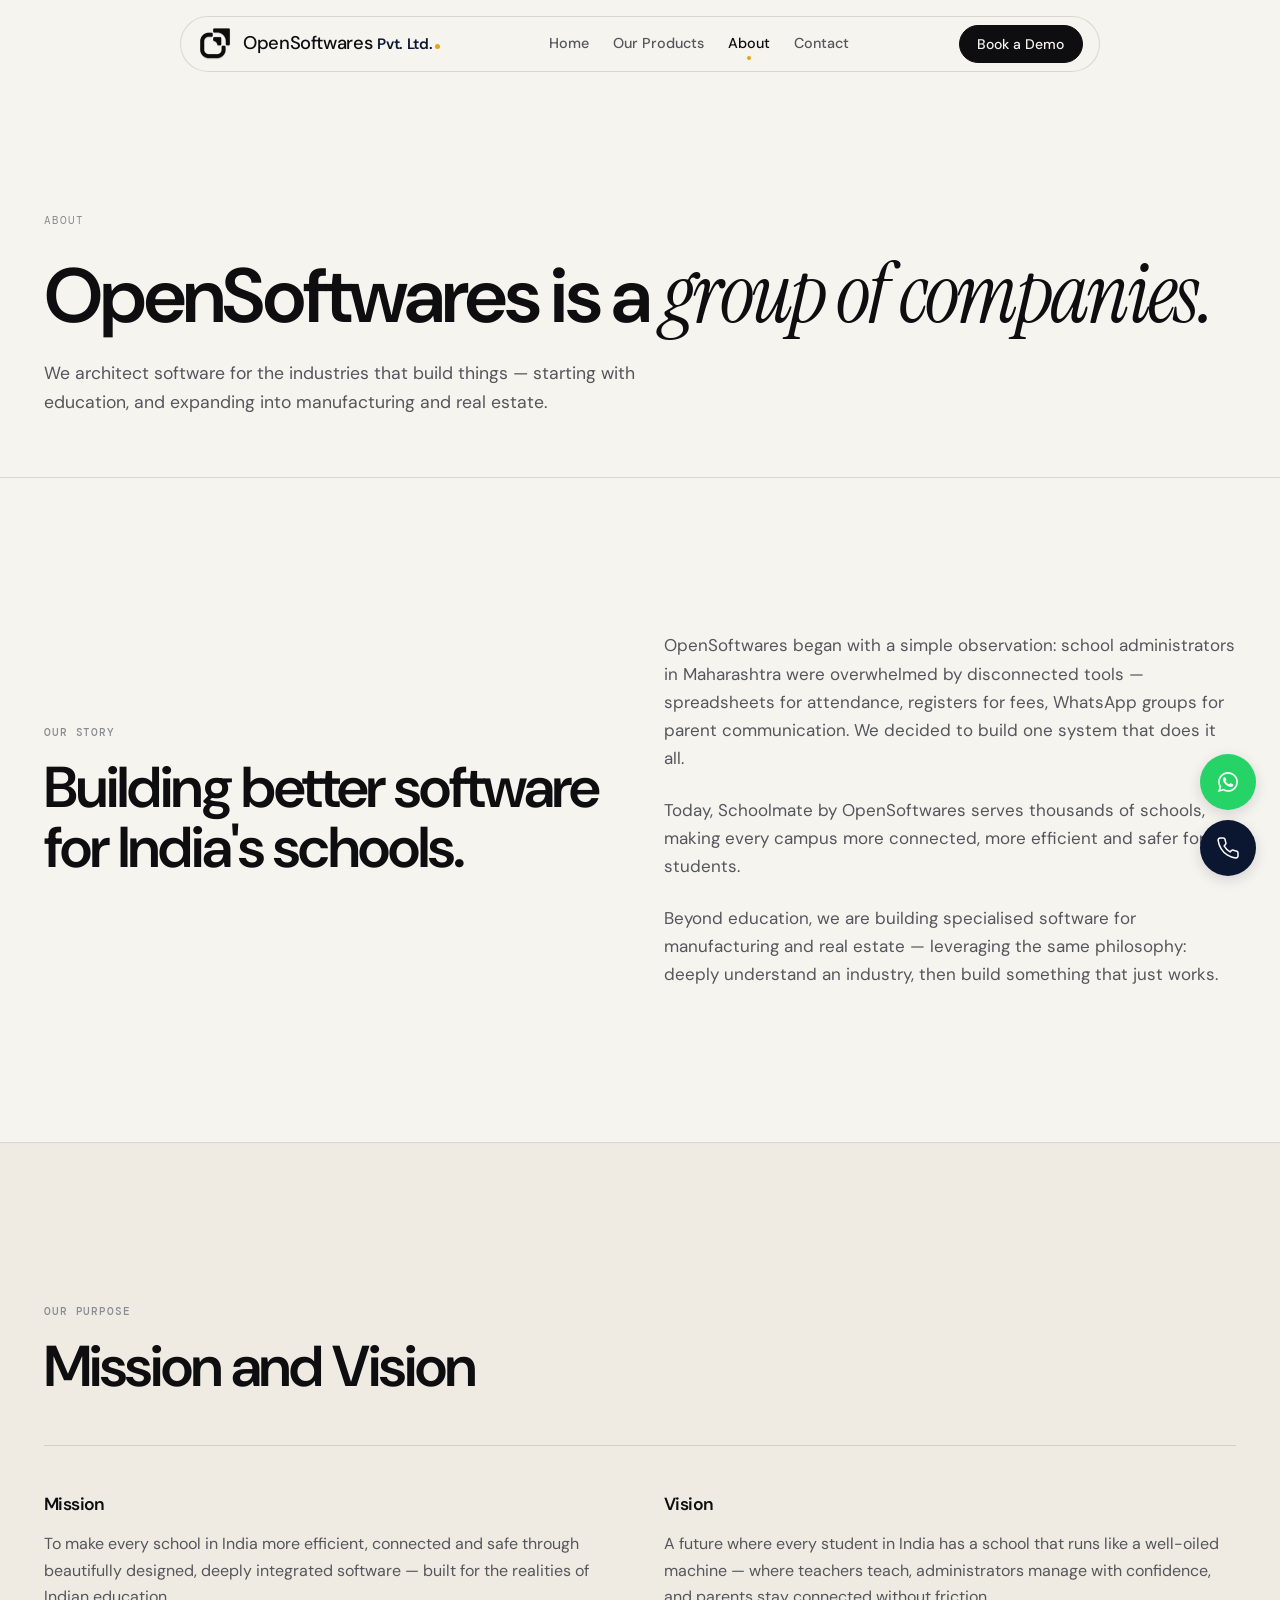
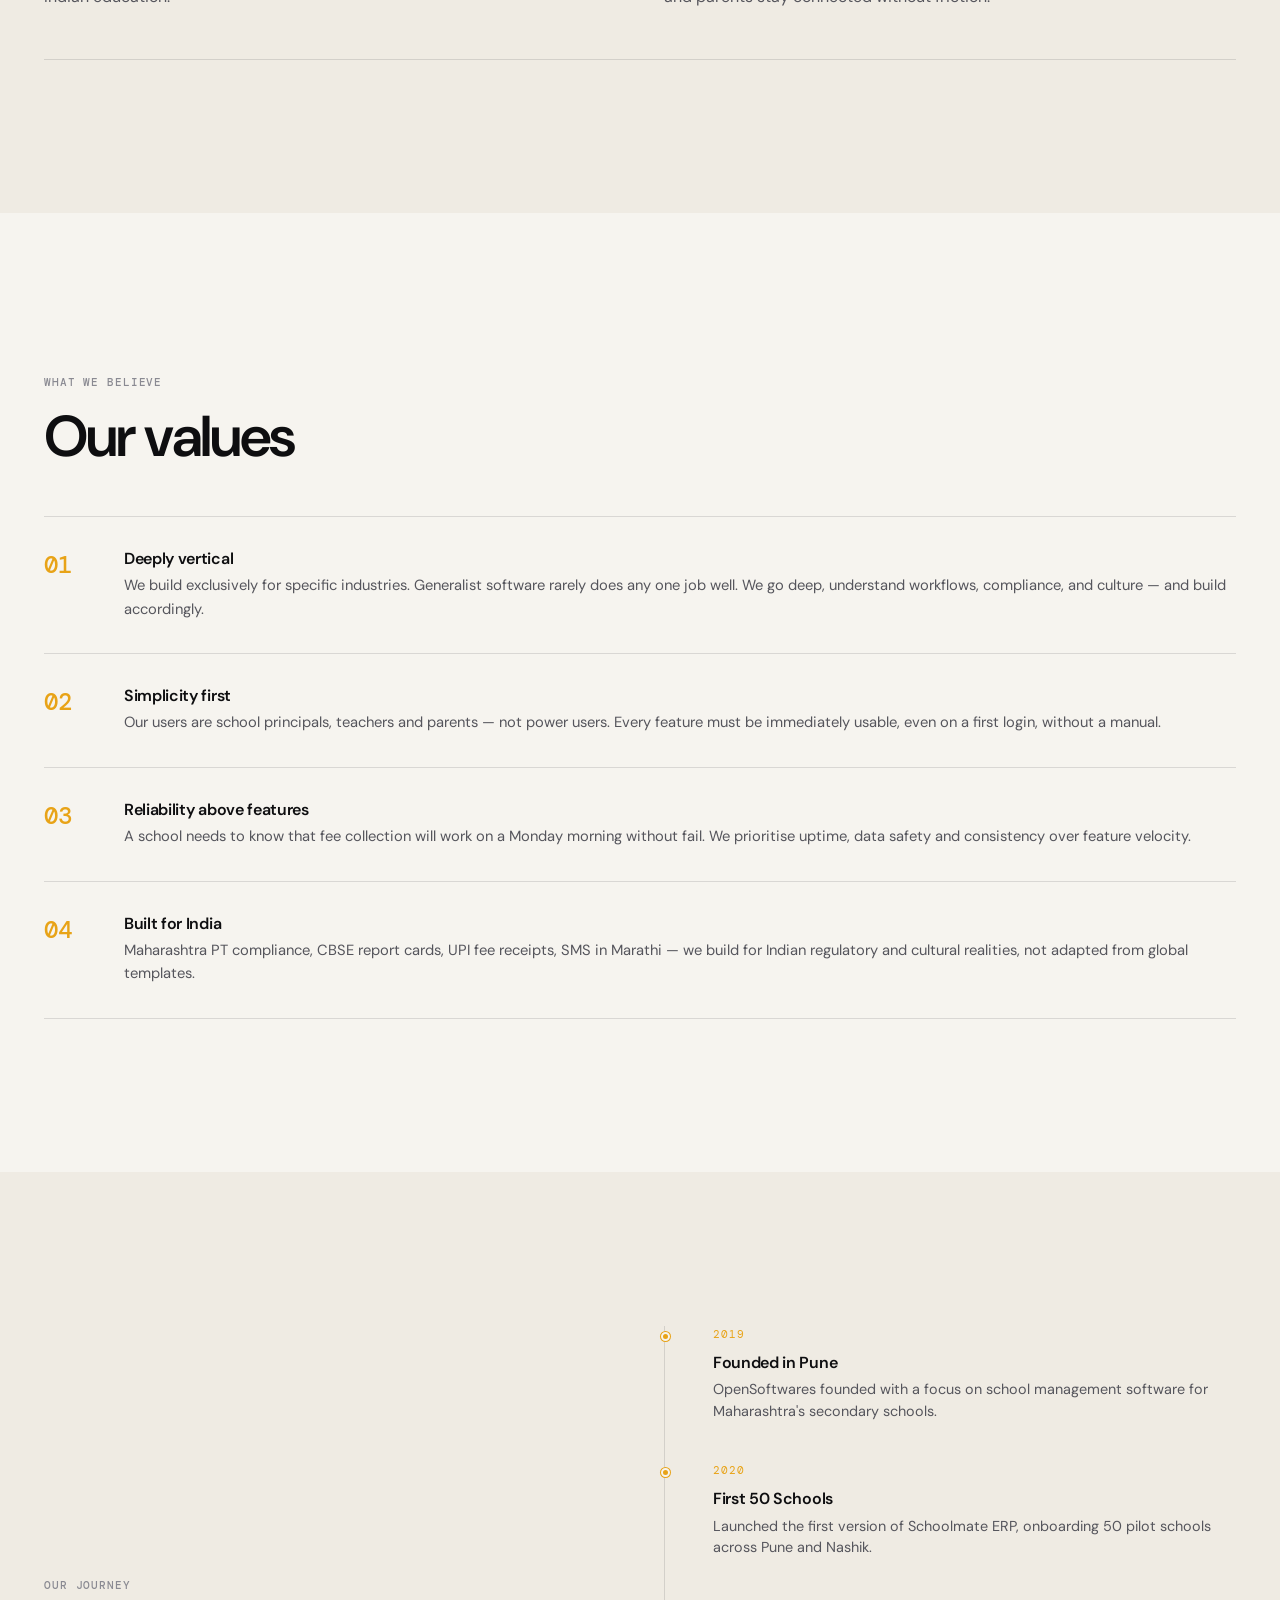
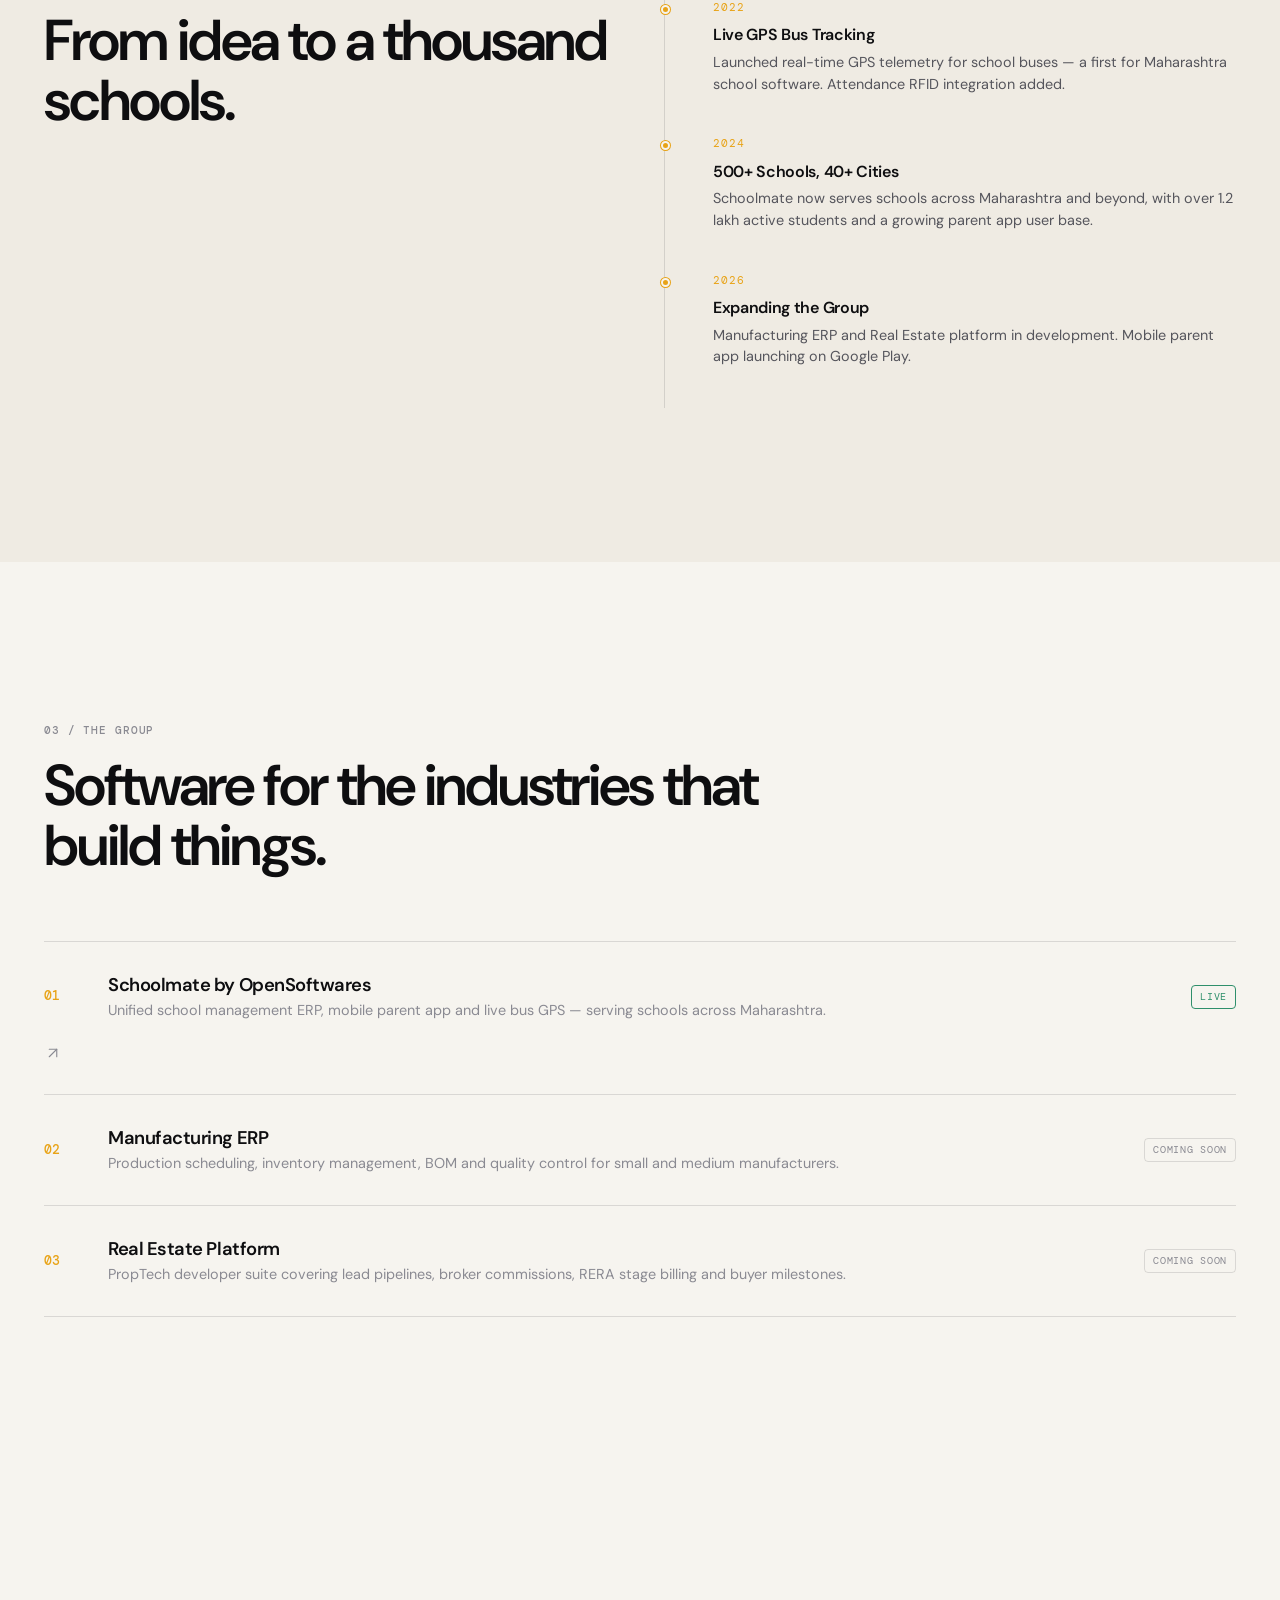
==== about.html @ b1c74e05 "Use real images in products coming-soon, harmonize menu wipe animation, add direct-to-home back navi" ====
<!DOCTYPE html>
<html lang="en">
<head>
  <meta charset="UTF-8">
  <meta name="viewport" content="width=device-width, initial-scale=1.0">
  <title>About Us | OpenSoftwares — Group of Companies</title>
  <meta name="description" content="OpenSoftwares is a group of companies managing software for education (Schoolmate ERP), manufacturing, and real estate across Maharashtra, India.">
  <link rel="canonical" href="https://opensoftwares.in/about.html">

  <!-- Favicon and Brand Icons -->
  <link rel="icon" href="/favicon.ico" sizes="48x48">
  <link rel="icon" type="image/png" sizes="32x32" href="/assets/brand/logo-mark-32.png">
  <link rel="icon" type="image/png" sizes="192x192" href="/assets/brand/logo-mark-192.png">
  <link rel="apple-touch-icon" sizes="180x180" href="/assets/brand/logo-mark-180.png">
  <link rel="manifest" href="/site.webmanifest">
  <meta name="theme-color" content="#F6F4EF">
  <meta name="application-name" content="OpenSoftwares Pvt. Ltd.">
  <meta name="apple-mobile-web-app-title" content="OpenSoftwares Pvt. Ltd.">
  <link rel="preload" href="/assets/brand/logo-transparent.png" as="image">

  <!-- Open Graph & Social -->
  <meta property="og:type" content="website">
  <meta property="og:url" content="https://opensoftwares.in/about.html">
  <meta property="og:site_name" content="OpenSoftwares Pvt. Ltd.">
  <meta property="og:title" content="About Us | OpenSoftwares — Group of Companies">
  <meta property="og:description" content="OpenSoftwares is a group of companies managing software in the education, manufacturing and real estate industries.">
  <meta property="og:image" content="https://opensoftwares.in/assets/brand/og-image.png">
  <meta property="og:image:width" content="1200">
  <meta property="og:image:height" content="630">
  <meta property="og:image:alt" content="About OpenSoftwares — Group of Companies">
  <meta name="twitter:card" content="summary_large_image">
  <meta name="twitter:title" content="About Us | OpenSoftwares — Group of Companies">
  <meta name="twitter:description" content="OpenSoftwares is a group of companies managing software in the education, manufacturing and real estate industries.">
  <meta name="twitter:image" content="https://opensoftwares.in/assets/brand/og-image.png">

  <!-- Fonts -->
  <link rel="preconnect" href="https://fonts.googleapis.com">
  <link rel="preconnect" href="https://fonts.gstatic.com" crossorigin>
  <link href="https://fonts.googleapis.com/css2?family=DM+Sans:ital,wght@0,400;0,500;0,600;0,700;1,400&family=DM+Mono:wght@400;500&family=Instrument+Serif:ital@1&display=swap" rel="stylesheet">

  <style>
    .nav-link { position: relative; overflow: hidden; display: inline-flex; }
    .nav-link .nav-text-back { position: absolute; top: 100%; left: 50%; transform: translateX(-50%); opacity: 0; }
    .brand-logo-img { width: 36px; height: 36px; max-width: 36px; max-height: 36px; object-fit: contain; }
    .icon, .svg-icon { width: 24px; height: 24px; flex-shrink: 0; }
    .floating-btn svg, .floating-btn .icon, .floating-btn .svg-icon { width: 24px !important; height: 24px !important; min-width: 24px; min-height: 24px; }
    .icon-lg { width: 28px; height: 28px; }
    .overlay-close svg { width: 28px; height: 28px; }
  </style>

  <!-- CSS (Cache-busted) -->
  <link rel="stylesheet" href="/css/style.css?v=3.4">
  <link rel="stylesheet" href="/css/pages.css?v=3.0">

  <!-- Temporarily commented out Instagram from sameAs: "https://www.instagram.com/opensoftwares_" -->
  <script type="application/ld+json">
  {
    "@context": "https://schema.org",
    "@type": "AboutPage",
    "mainEntity": {
      "@type": "Organization",
      "name": "OpenSoftwares Pvt. Ltd.",
      "legalName": "OpenSoftwares Pvt. Ltd.",
      "url": "https://opensoftwares.in",
      "logo": "https://opensoftwares.in/assets/brand/logo-mark-512.png",
      "description": "OpenSoftwares is a group of companies managing software in the education, manufacturing and real estate industries.",
      "sameAs": [
        "https://opensoftwares.in",
        "https://wa.me/917204726501"
      ]
    }
  }
  </script>
</head>
<body class="inner-page">

  <!-- SVG Sprite -->
  <svg xmlns="http://www.w3.org/2000/svg" style="display:none;" aria-hidden="true">
    <defs>
      <symbol id="icon-arrow-up-right" viewBox="0 0 24 24" fill="none" stroke="currentColor" stroke-width="1.5" stroke-linecap="round" stroke-linejoin="round"><line x1="7" y1="17" x2="17" y2="7"/><polyline points="7 7 17 7 17 17"/></symbol>
      <symbol id="icon-close" viewBox="0 0 24 24" fill="none" stroke="currentColor" stroke-width="2" stroke-linecap="round" stroke-linejoin="round"><line x1="18" y1="6" x2="6" y2="18"/><line x1="6" y1="6" x2="18" y2="18"/></symbol>
      <symbol id="icon-phone" viewBox="0 0 24 24" fill="none" stroke="currentColor" stroke-width="1.5" stroke-linecap="round" stroke-linejoin="round"><path d="M22 16.92v3a2 2 0 0 1-2.18 2 19.79 19.79 0 0 1-8.63-3.07 19.5 19.5 0 0 1-6-6 19.79 19.79 0 0 1-3.07-8.67A2 2 0 0 1 4.11 2h3a2 2 0 0 1 2 1.72 12.84 12.84 0 0 0 .7 2.81 2 2 0 0 1-.45 2.11L8.09 9.91a16 16 0 0 0 6 6l1.27-1.27a2 2 0 0 1 2.11-.45 12.84 12.84 0 0 0 2.81.7A2 2 0 0 1 22 16.92z"/></symbol>
      <symbol id="icon-chat" viewBox="0 0 24 24" fill="none" stroke="currentColor" stroke-width="1.5" stroke-linecap="round" stroke-linejoin="round"><path d="M21 11.5a8.38 8.38 0 0 1-.9 3.8 8.5 8.5 0 0 1-7.6 4.7 8.38 8.38 0 0 1-3.8-.9L3 21l1.9-5.7a8.38 8.38 0 0 1-.9-3.8 8.5 8.5 0 0 1 4.7-7.6 8.38 8.38 0 0 1 3.8-.9h.5a8.48 8.48 0 0 1 8 8v.5z"/></symbol>
      <symbol id="icon-whatsapp" viewBox="0 0 24 24" fill="currentColor"><path d="M12.04 2c-5.46 0-9.91 4.45-9.91 9.91 0 1.75.46 3.45 1.32 4.95L2.05 22l5.25-1.38c1.45.79 3.08 1.21 4.74 1.21 5.46 0 9.91-4.45 9.91-9.91 0-2.65-1.03-5.14-2.9-7.01A9.816 9.816 0 0012.04 2zm0 18.15c-1.48 0-2.93-.4-4.2-1.15l-.3-.18-3.12.82.83-3.04-.2-.31a8.15 8.15 0 01-1.25-4.38c0-4.54 3.7-8.24 8.24-8.24 2.2 0 4.27.86 5.82 2.42a8.18 8.18 0 012.41 5.82c0 4.54-3.7 8.24-8.23 8.24zm4.51-6.17c-.25-.12-1.47-.72-1.7-.81-.23-.08-.39-.12-.56.12-.17.25-.64.81-.79.97-.14.17-.29.19-.54.06-.25-.12-1.05-.39-2-1.23-.74-.66-1.24-1.47-1.39-1.72-.14-.25-.02-.38.11-.51.11-.11.25-.29.37-.43s.17-.25.25-.41c.08-.17.04-.31-.02-.43s-.56-1.34-.76-1.84c-.2-.48-.41-.42-.56-.43h-.48c-.17 0-.44.06-.67.31-.23.25-.89.87-.89 2.12s.91 2.46 1.04 2.63c.12.17 1.79 2.73 4.33 3.83.61.26 1.08.42 1.45.54.61.19 1.16.17 1.6.1.49-.08 1.47-.6 1.68-1.18.21-.59.21-1.09.15-1.19-.06-.11-.22-.17-.47-.3z"/></symbol>
      <symbol id="icon-check" viewBox="0 0 24 24" fill="none" stroke="currentColor" stroke-width="2.5" stroke-linecap="round" stroke-linejoin="round"><polyline points="20 6 9 17 4 12"/></symbol>
      <symbol id="icon-shield" viewBox="0 0 24 24" fill="none" stroke="currentColor" stroke-width="1.5" stroke-linecap="round" stroke-linejoin="round"><path d="M12 22s8-4 8-10V5l-8-3-8 3v7c0 6 8 10 8 10z"/></symbol>
      <symbol id="icon-users" viewBox="0 0 24 24" fill="none" stroke="currentColor" stroke-width="1.5" stroke-linecap="round" stroke-linejoin="round"><path d="M17 21v-2a4 4 0 0 0-4-4H5a4 4 0 0 0-4 4v2"/><circle cx="9" cy="7" r="4"/><path d="M23 21v-2a4 4 0 0 0-3-3.87"/><path d="M16 3.13a4 4 0 0 1 0 7.75"/></symbol>
      <symbol id="icon-bolt" viewBox="0 0 24 24" fill="none" stroke="currentColor" stroke-width="1.5" stroke-linecap="round" stroke-linejoin="round"><polygon points="13 2 3 14 12 14 11 22 21 10 12 10 13 2"/></symbol>
      <symbol id="icon-layers" viewBox="0 0 24 24" fill="none" stroke="currentColor" stroke-width="1.5" stroke-linecap="round" stroke-linejoin="round"><polygon points="12 2 2 7 12 12 22 7 12 2"/><polyline points="2 17 12 22 22 17"/><polyline points="2 12 12 17 22 12"/></symbol>
          <symbol id="icon-instagram" viewBox="0 0 24 24" fill="none" stroke="currentColor" stroke-width="2" stroke-linecap="round" stroke-linejoin="round">
        <rect x="2" y="2" width="20" height="20" rx="5" ry="5"/>
        <path d="M16 11.37A4 4 0 1 1 12.63 8 4 4 0 0 1 16 11.37z"/>
        <circle cx="17.5" cy="6.5" r="1.2" fill="currentColor" stroke="none"/>
      </symbol>
    </defs>
  </svg>

  <!-- Header -->
  <header class="site-header" id="siteHeader" role="banner">
    <div class="header-inner">
      <a href="index.html" class="brand-link" aria-label="OpenSoftwares Pvt. Ltd. Homepage">
        <img src="/assets/brand/logo-transparent.png" 
             srcset="/assets/brand/logo-transparent-36.png 1x, /assets/brand/logo-transparent-72.png 2x" 
             width="36" height="36" 
             alt="OpenSoftwares Pvt. Ltd. logo" 
             class="brand-logo-img">
        <span class="brand-wordmark">
          <span class="brand-cap">O</span>pen<span class="brand-cap">S</span>oftwares <span class="brand-legal">Pvt. Ltd.</span><span class="brand-dot" aria-hidden="true"></span>
        </span>
      </a>
      <nav class="nav-desktop" aria-label="Main Navigation">
        <ul class="nav-links">
          <li><a href="index.html" class="nav-link"><span class="nav-text-front">Home</span><span class="nav-text-back" aria-hidden="true">Home</span></a></li>
          <li><a href="products.html" class="nav-link"><span class="nav-text-front">Our Products</span><span class="nav-text-back" aria-hidden="true">Our Products</span></a></li>
          <li><a href="about.html" class="nav-link active" aria-current="page"><span class="nav-text-front">About</span><span class="nav-text-back" aria-hidden="true">About</span></a></li>
          <li><a href="contact.html" class="nav-link"><span class="nav-text-front">Contact</span><span class="nav-text-back" aria-hidden="true">Contact</span></a></li>
        </ul>
      </nav>
      <div class="header-cta">
        <a href="contact.html" class="btn btn-primary btn-sm">Book a Demo</a>
        <button class="nav-toggle" id="navToggle" type="button" aria-expanded="false" aria-controls="mobileOverlay" aria-label="Open navigation menu">
          <span class="nav-bar"></span>
          <span class="nav-bar"></span>
        </button>
      </div>
    </div>
  </header>

  <!-- Mobile Overlay -->
  <nav class="mobile-overlay" id="mobileOverlay" aria-label="Mobile Navigation" aria-hidden="true">
    <div class="mobile-overlay-header">
      <a href="index.html" class="brand-link brand-link-light" aria-label="OpenSoftwares Pvt. Ltd. Homepage">
        <img src="/assets/brand/logo-transparent.png" 
             srcset="/assets/brand/logo-transparent-32.png 1x, /assets/brand/logo-transparent-72.png 2x" 
             width="32" height="32" 
             alt="OpenSoftwares Pvt. Ltd. logo" 
             class="brand-logo-img brand-logo-darkmode">
        <span class="brand-wordmark"><span class="brand-cap">O</span>pen<span class="brand-cap">S</span>oftwares <span class="brand-legal">Pvt. Ltd.</span><span class="brand-dot"></span></span>
      </a>
      <button class="overlay-close" id="overlayClose" type="button" aria-label="Close navigation menu">
        <svg class="icon"><use href="#icon-close"></use></svg>
      </button>
    </div>
    <ul class="mobile-nav-list">
      <li class="mobile-nav-item"><span class="mobile-nav-index">01</span><a href="index.html" class="mobile-nav-link">Home</a></li>
      <li class="mobile-nav-item"><span class="mobile-nav-index">02</span><a href="products.html" class="mobile-nav-link">Our Products</a></li>
      <li class="mobile-nav-item"><span class="mobile-nav-index">03</span><a href="about.html" class="mobile-nav-link active">About</a></li>
      <li class="mobile-nav-item"><span class="mobile-nav-index">04</span><a href="contact.html" class="mobile-nav-link">Contact</a></li>
    </ul>
    <div class="mobile-overlay-footer">
      <p class="mobile-footer-notice">Schoolmate app — coming soon on Google Play</p>
      <div class="mobile-footer-contacts">
        <a href="tel:+917204726501" class="mobile-footer-link"><svg class="icon icon-sm"><use href="#icon-phone"></use></svg> +91 72047 26501</a>
        <a href="https://wa.me/917204726501?text=Hi%2C%20I%20want%20to%20know%20more%20about%20school%20software" class="mobile-footer-link"><svg class="icon icon-sm icon-filled"><use href="#icon-whatsapp"></use></svg> WhatsApp</a>
        <!-- Temporarily commented out Instagram:
        <a href="https://www.instagram.com/opensoftwares_" target="_blank" rel="noopener noreferrer" class="mobile-footer-link"><svg class="icon icon-sm"><use href="#icon-instagram"></use></svg> @opensoftwares_</a>
        -->

      </div>
    </div>
  </nav>

  <main id="mainContent">

    <!-- Page Hero -->
    <section class="page-hero" aria-labelledby="aboutPageTitle">
      <div class="container">
        <span class="page-hero-eyebrow">About</span>
        <h1 class="page-hero-title" id="aboutPageTitle">
          OpenSoftwares is a <em class="serif">group of companies.</em>
        </h1>
        <p class="page-hero-desc">
          We architect software for the industries that build things — starting with education, and expanding into manufacturing and real estate.
        </p>
      </div>
    </section>

    <!-- About Body -->
    <section class="section" aria-labelledby="aboutStoryTitle">
      <div class="container">
        <div class="split-two">
          <div class="reveal">
            <span class="section-label">Our story</span>
            <h2 id="aboutStoryTitle" style="margin-bottom:var(--s3);">Building better software for India's schools.</h2>
          </div>
          <div class="reveal reveal-delay-2">
            <p style="margin-bottom:var(--s3);">
              OpenSoftwares began with a simple observation: school administrators in Maharashtra were overwhelmed by disconnected tools — spreadsheets for attendance, registers for fees, WhatsApp groups for parent communication. We decided to build one system that does it all.
            </p>
            <p style="margin-bottom:var(--s3);">
              Today, Schoolmate by OpenSoftwares serves thousands of schools, making every campus more connected, more efficient and safer for students.
            </p>
            <p>
              Beyond education, we are building specialised software for manufacturing and real estate — leveraging the same philosophy: deeply understand an industry, then build something that just works.
            </p>
          </div>
        </div>
      </div>
    </section>

    <hr class="hairline">

    <!-- Mission / Vision -->
    <section class="section section-alt" aria-labelledby="missionTitle">
      <div class="container">
        <span class="section-label">Our purpose</span>
        <h2 id="missionTitle" class="reveal" style="margin-bottom:var(--s6);">Mission and Vision</h2>
        <div class="mission-grid">
          <div class="mission-item reveal">
            <h3>Mission</h3>
            <p>
              To make every school in India more efficient, connected and safe through beautifully designed, deeply integrated software — built for the realities of Indian education.
            </p>
          </div>
          <div class="mission-item reveal reveal-delay-2">
            <h3>Vision</h3>
            <p>
              A future where every student in India has a school that runs like a well-oiled machine — where teachers teach, administrators manage with confidence, and parents stay connected without friction.
            </p>
          </div>
        </div>
      </div>
    </section>

    <!-- Values -->
    <section class="section" aria-labelledby="valuesTitle">
      <div class="container">
        <span class="section-label">What we believe</span>
        <h2 id="valuesTitle" class="reveal" style="margin-bottom:var(--s6);">Our values</h2>
        <ul class="values-list reveal reveal-delay-1" role="list">
          <li class="values-item">
            <div class="values-num">01</div>
            <div class="values-content">
              <h3>Deeply vertical</h3>
              <p>We build exclusively for specific industries. Generalist software rarely does any one job well. We go deep, understand workflows, compliance, and culture — and build accordingly.</p>
            </div>
          </li>
          <li class="values-item">
            <div class="values-num">02</div>
            <div class="values-content">
              <h3>Simplicity first</h3>
              <p>Our users are school principals, teachers and parents — not power users. Every feature must be immediately usable, even on a first login, without a manual.</p>
            </div>
          </li>
          <li class="values-item">
            <div class="values-num">03</div>
            <div class="values-content">
              <h3>Reliability above features</h3>
              <p>A school needs to know that fee collection will work on a Monday morning without fail. We prioritise uptime, data safety and consistency over feature velocity.</p>
            </div>
          </li>
          <li class="values-item">
            <div class="values-num">04</div>
            <div class="values-content">
              <h3>Built for India</h3>
              <p>Maharashtra PT compliance, CBSE report cards, UPI fee receipts, SMS in Marathi — we build for Indian regulatory and cultural realities, not adapted from global templates.</p>
            </div>
          </li>
        </ul>
      </div>
    </section>

    <!-- Milestone Timeline -->
    <section class="section section-alt" aria-labelledby="timelineTitle">
      <div class="container">
        <div class="split-two">
          <div class="reveal">
            <span class="section-label">Our journey</span>
            <h2 id="timelineTitle" style="margin-bottom:var(--s4);">From idea to a thousand schools.</h2>
          </div>
          <div class="reveal reveal-delay-2">
            <div class="timeline" role="list">
              <div class="timeline-item" role="listitem">
                <div class="timeline-year">2019</div>
                <div class="timeline-title">Founded in Pune</div>
                <div class="timeline-desc">OpenSoftwares founded with a focus on school management software for Maharashtra's secondary schools.</div>
              </div>
              <div class="timeline-item" role="listitem">
                <div class="timeline-year">2020</div>
                <div class="timeline-title">First 50 Schools</div>
                <div class="timeline-desc">Launched the first version of Schoolmate ERP, onboarding 50 pilot schools across Pune and Nashik.</div>
              </div>
              <div class="timeline-item" role="listitem">
                <div class="timeline-year">2022</div>
                <div class="timeline-title">Live GPS Bus Tracking</div>
                <div class="timeline-desc">Launched real-time GPS telemetry for school buses — a first for Maharashtra school software. Attendance RFID integration added.</div>
              </div>
              <div class="timeline-item" role="listitem">
                <div class="timeline-year">2024</div>
                <div class="timeline-title">500+ Schools, 40+ Cities</div>
                <div class="timeline-desc">Schoolmate now serves schools across Maharashtra and beyond, with over 1.2 lakh active students and a growing parent app user base.</div>
              </div>
              <div class="timeline-item" role="listitem">
                <div class="timeline-year">2026</div>
                <div class="timeline-title">Expanding the Group</div>
                <div class="timeline-desc">Manufacturing ERP and Real Estate platform in development. Mobile parent app launching on Google Play.</div>
              </div>
            </div>
          </div>
        </div>
      </div>
    </section>

    <!-- Group of Companies -->
    <section class="section" id="group" aria-labelledby="groupTitle">
      <div class="container">
        <span class="section-label">03 / The Group</span>
        <h2 id="groupTitle" class="reveal" style="max-width:18ch;margin-bottom:var(--s7);">
          Software for the industries that build things.
        </h2>
        <div class="reveal reveal-delay-1" role="list">
          <a href="schoolmate.html" class="group-row" role="listitem" aria-label="Schoolmate — Education, live">
            <div class="group-row-num">01</div>
            <div class="group-row-info">
              <h3>Schoolmate by OpenSoftwares</h3>
              <p>Unified school management ERP, mobile parent app and live bus GPS — serving schools across Maharashtra.</p>
            </div>
            <div class="group-row-status live">Live</div>
            <svg class="group-row-arrow icon icon-sm"><use href="#icon-arrow-up-right"></use></svg>
          </a>
          <div class="group-row" role="listitem" aria-label="Manufacturing ERP — coming soon">
            <div class="group-row-num">02</div>
            <div class="group-row-info">
              <h3>Manufacturing ERP</h3>
              <p>Production scheduling, inventory management, BOM and quality control for small and medium manufacturers.</p>
            </div>
            <div class="group-row-status">Coming Soon</div>
          </div>
          <div class="group-row" role="listitem" aria-label="Real Estate Platform — coming soon">
            <div class="group-row-num">03</div>
            <div class="group-row-info">
              <h3>Real Estate Platform</h3>
              <p>PropTech developer suite covering lead pipelines, broker commissions, RERA stage billing and buyer milestones.</p>
            </div>
            <div class="group-row-status">Coming Soon</div>
          </div>
        </div>
      </div>
    </section>

    <!-- CTA band -->
    <section class="cta-band" aria-labelledby="aboutCtaTitle">
      <div class="cta-logo-wrap">
        <img src="/assets/brand/logo-transparent.png" 
             srcset="/assets/brand/logo-transparent-48.png 1x, /assets/brand/logo-transparent-72.png 2x" 
             width="48" height="48" 
             alt="OpenSoftwares Pvt. Ltd. logo" 
             class="brand-logo-img brand-logo-darkmode">
      </div>
      <h2 id="aboutCtaTitle">Ready to see Schoolmate?</h2>
      <p>Book a free, 30-minute live demo for your school. No obligation, no sales pressure.</p>
      <div class="cta-actions">
        <a href="contact.html" class="btn-cta-primary">
          Book a free demo
          <svg class="icon icon-sm"><use href="#icon-arrow-up-right"></use></svg>
        </a>
        <a href="https://wa.me/917204726501?text=Hi%2C%20I%20want%20to%20know%20more%20about%20school%20software" class="btn-cta-wa">
          <svg class="icon icon-sm icon-filled" style="color:#25D366;"><use href="#icon-whatsapp"></use></svg>
          Chat on WhatsApp
        </a>
      </div>
    </section>

  </main>

  <!-- Footer -->
  <footer class="site-footer" role="contentinfo">
    <div class="container">
      <div class="footer-grid">
        <div class="footer-brand">
          <a href="index.html" class="brand-link brand-link-light" aria-label="OpenSoftwares Pvt. Ltd. Homepage">
            <img src="/assets/brand/logo-transparent.png" 
                 srcset="/assets/brand/logo-transparent-36.png 1x, /assets/brand/logo-transparent-72.png 2x" 
                 width="36" height="36" 
                 alt="OpenSoftwares Pvt. Ltd. logo" 
                 class="brand-logo-img brand-logo-darkmode">
            <span class="brand-wordmark"><span class="brand-cap">O</span>pen<span class="brand-cap">S</span>oftwares <span class="brand-legal">Pvt. Ltd.</span><span class="brand-dot"></span></span>
          </a>
          <p>OpenSoftwares is a group of companies managing software in education, manufacturing and real estate. Our flagship product is Schoolmate by OpenSoftwares.</p>
          <ul class="footer-contact-list">
            <li><a href="tel:+917204726501"><svg class="icon icon-sm"><use href="#icon-phone"></use></svg> +91 72047 26501</a></li>
            <li><a href="mailto:contact@opensoftwares.in"><svg class="icon icon-sm"><use href="#icon-chat"></use></svg> contact@opensoftwares.in</a></li>
            <li><a href="https://wa.me/917204726501?text=Hi%2C%20I%20want%20to%20know%20more%20about%20school%20software"><svg class="icon icon-sm icon-filled"><use href="#icon-whatsapp"></use></svg> WhatsApp</a></li>
            <!-- Temporarily commented out Instagram:
            <li><a href="https://www.instagram.com/opensoftwares_" target="_blank" rel="noopener noreferrer"><svg class="icon icon-sm"><use href="#icon-instagram"></use></svg> @opensoftwares_</a></li>
            -->

          </ul>
        </div>
        <div>
          <p class="footer-col-title">Products</p>
          <ul class="footer-nav-list">
            <li><a href="products.html">Our Products</a></li>
            <li><a href="products.html#education">Education (Schoolmate)</a></li>
            <li><a href="products.html#real-estate">Real Estate</a></li>
            <li><a href="products.html#manufacturing">Manufacturing</a></li>
            <li><a href="schoolmate.html">Schoolmate Details</a></li>
          </ul>
        </div>
        <div>
          <p class="footer-col-title">Company</p>
          <ul class="footer-nav-list"><li><a href="about.html">About Us</a></li><li><a href="contact.html">Contact</a></li></ul>
        </div>
        <div>
          <p class="footer-col-title">Contact</p>
          <ul class="footer-nav-list"><li><a href="tel:+917204726501">+91 72047 26501</a></li><li><a href="mailto:contact@opensoftwares.in">contact@opensoftwares.in</a></li></ul>
        </div>
      </div>
      <div class="footer-bottom">
        <p class="footer-copyright">&copy; OpenSoftwares Pvt. Ltd.</p>
        <ul class="footer-legal-links"><li><a href="contact.html">Privacy</a></li><li><a href="sitemap.xml">Sitemap</a></li></ul>
      </div>
    </div>
  </footer>

  <!-- Floating Buttons -->
    <div class="floating-actions" aria-label="Contact shortcuts">
    <!-- Temporarily commented out Instagram:
    <a href="https://www.instagram.com/opensoftwares_" target="_blank" rel="noopener noreferrer" class="floating-btn floating-btn-instagram" aria-label="Follow OpenSoftwares on Instagram (@opensoftwares_)">
      <span class="floating-tooltip">Instagram @opensoftwares_</span>
      <svg class="icon" style="color: #FFFFFF;" width="24" height="24"><use href="#icon-instagram"></use></svg>
    </a>
    -->
    <a href="https://wa.me/917204726501?text=Hi%2C%20I%20want%20to%20know%20more%20about%20school%20software" class="floating-btn floating-btn-whatsapp" aria-label="Chat on WhatsApp" target="_blank" rel="noopener noreferrer">
      <svg class="icon icon-filled" width="28" height="28"><use href="#icon-whatsapp"></use></svg>
      <span class="floating-tooltip">WhatsApp</span>
    </a>
    <a href="tel:+917204726501" class="floating-btn floating-btn-call" aria-label="Call +91 72047 26501">
      <svg class="icon" width="24" height="24"><use href="#icon-phone"></use></svg>
      <span class="floating-tooltip">Call Us</span>
    </a>
  </div>

  <script src="/js/main.js?v=3.8" defer></script>
</body>
</html>
---- css/style.css ----
/* ==========================================================================
   OpenSoftwares — Master Stylesheet
   Design System: "Paper, Ink and Saffron"
   Brand: OpenSoftwares (opensoftwares.in)
   Flagship: Schoolmate by OpenSoftwares
   Inspired by: apple.com, openai.com, perplexity.ai
   ========================================================================== */

/* --------------------------------------------------------------------------
   1. Design Tokens (CSS Custom Properties)
   -------------------------------------------------------------------------- */
:root {
  /* Core Palette */
  --paper:       #F6F4EF;
  --paper-2:     #EFEBE3;
  --ink:         #0E0E10;
  --ink-soft:    #55555C;
  --ink-mute:    #8A8A92;
  --midnight:    #0B1630;
  --midnight-2:  #14234A;
  --saffron:     #E8A317;
  --saffron-dim: rgba(232, 163, 23, 0.18);
  --line:        rgba(14, 14, 16, 0.12);
  --line-light:  rgba(255, 255, 255, 0.10);

  /* Functional */
  --color-whatsapp: #25D366;
  --success: #2F8F6B;
  --danger:  #C4503F;

  /* Typography: General Sans headlines, Instrument Serif italic accent words, Geist body, Geist Mono labels */
  --font-sans:  'General Sans', 'Geist', 'DM Sans', -apple-system, BlinkMacSystemFont, 'Segoe UI', Helvetica, Arial, sans-serif;
  --font-serif: 'Instrument Serif', Georgia, 'Times New Roman', serif;
  --font-mono:  'Geist Mono', 'DM Mono', 'SFMono-Regular', Consolas, 'Liberation Mono', Courier, monospace;

  /* Scale */
  --container-max: 1240px;
  --header-h: 68px;

  /* Spacing 8px grid */
  --s1: 8px;  --s2: 16px; --s3: 24px; --s4: 32px;
  --s5: 40px; --s6: 48px; --s7: 64px; --s8: 80px;

  /* Radius */
  --r-card:   14px;
  --r-btn:    999px;
  --r-device: 28px;
  --r-inner:  10px;

  /* Lightweight single shadow instead of heavy layered filters */
  --shadow-card: 0 2px 10px rgba(14, 14, 16, 0.05);
  --shadow-float: 0 4px 14px rgba(11, 22, 48, 0.14);

  /* Easing */
  --ease-out: cubic-bezier(0.22, 1, 0.36, 1);
  --ease-in-out: cubic-bezier(0.76, 0, 0.24, 1);
  --dur-fast: 0.2s;
  --dur-med:  0.4s;
  --dur-slow: 0.6s;
}

/* --------------------------------------------------------------------------
   2. Reset & Base
   -------------------------------------------------------------------------- */
*, *::before, *::after {
  box-sizing: border-box;
  margin: 0;
  padding: 0;
  -webkit-tap-highlight-color: transparent !important;
}

*:focus:not(:focus-visible) {
  outline: none !important;
  box-shadow: none !important;
}

button, a, input, select, textarea {
  -webkit-tap-highlight-color: transparent !important;
}

button:focus, a:focus {
  outline: none !important;
}

button:focus-visible, a:focus-visible {
  outline: 2px solid var(--saffron) !important;
  outline-offset: 2px;
}

html {
  font-size: 16px;
  scroll-behavior: smooth;
  overflow-x: hidden;
  -webkit-font-smoothing: antialiased;
  -moz-osx-font-smoothing: grayscale;
  text-rendering: optimizeLegibility;
}

body {
  font-family: var(--font-sans);
  font-size: 17px;
  line-height: 1.6;
  color: var(--ink);
  background-color: var(--paper);
  min-height: 100vh;
  display: flex;
  flex-direction: column;
  overflow-x: hidden;
  /* Safe area for floating buttons */
  padding-bottom: calc(80px + env(safe-area-inset-bottom, 0px));
}

main { flex: 1 0 auto; }

img, svg, picture, video {
  max-width: 100%;
  display: block;
}

input, button, textarea, select {
  font: inherit;
  color: inherit;
}

button {
  background: none;
  border: none;
  cursor: pointer;
}

a {
  color: inherit;
  text-decoration: none;
}

ul, ol { list-style: none; }

/* --------------------------------------------------------------------------
   4. SVG Icon System (1.5px stroke, round caps, ink colour)
   -------------------------------------------------------------------------- */
.icon, .svg-icon {
  display: inline-block;
  width: 24px;
  height: 24px;
  max-width: 100%;
  flex-shrink: 0;
  vertical-align: middle;
  stroke: currentColor;
  stroke-width: 1.5;
  stroke-linecap: round;
  stroke-linejoin: round;
  fill: none;
}
.icon-sm, .svg-icon-sm { width: 18px; height: 18px; max-width: 18px; }
.icon-md, .svg-icon-md { width: 24px; height: 24px; max-width: 24px; }
.icon-lg, .svg-icon-lg { width: 28px; height: 28px; max-width: 28px; }
.icon-filled, .svg-icon-filled { fill: currentColor; stroke: none; }

/* Ensure floating action buttons never overflow their icons */
.floating-btn svg,
.floating-btn .icon,
.floating-btn .svg-icon {
  width: 24px !important;
  height: 24px !important;
  max-width: 24px !important;
  max-height: 24px !important;
  display: block;
  flex-shrink: 0;
}

/* --------------------------------------------------------------------------
   5. Accessibility
   -------------------------------------------------------------------------- */
.sr-only {
  position: absolute;
  width: 1px;
  height: 1px;
  padding: 0;
  margin: -1px;
  overflow: hidden;
  clip: rect(0, 0, 0, 0);
  white-space: nowrap;
  border: 0;
}

:focus-visible {
  outline: 2px solid var(--saffron);
  outline-offset: 3px;
  border-radius: 4px;
}

@media (prefers-reduced-motion: reduce) {
  *, *::before, *::after {
    animation-duration: 0.01ms !important;
    animation-iteration-count: 1 !important;
    transition-duration: 0.01ms !important;
  }
}

/* --------------------------------------------------------------------------
   6. Typography
   -------------------------------------------------------------------------- */
h1, h2, h3, h4, h5, h6 {
  font-family: var(--font-sans);
  font-weight: 600;
  letter-spacing: -0.035em;
  line-height: 1.02;
  color: var(--ink);
}

h1 { font-size: clamp(2.6rem, 7.5vw, 6.5rem); line-height: 0.98; font-weight: 600; }
h2 { font-size: clamp(2rem, 4.5vw, 3.75rem); line-height: 1.05; }
h3 { font-size: clamp(1.25rem, 2vw, 1.6rem); line-height: 1.2; }
h4 { font-size: 1.1rem; letter-spacing: -0.02em; }

p { color: var(--ink-soft); line-height: 1.65; }

.text-lead {
  font-size: clamp(1.05rem, 1.8vw, 1.2rem);
  color: var(--ink-soft);
  line-height: 1.65;
  max-width: 62ch;
}

/* Instrument Serif italic for accented words */
em.serif {
  font-family: var(--font-serif);
  font-style: italic;
  font-weight: 400;
  font-size: 1.08em;
  color: var(--ink);
}

/* Mono label style */
.mono-label {
  font-family: var(--font-mono);
  font-size: 11px;
  font-weight: 500;
  letter-spacing: 0.08em;
  text-transform: uppercase;
  color: var(--ink-mute);
}

.section-label {
  display: inline-block;
  font-family: var(--font-mono);
  font-size: 11px;
  font-weight: 500;
  letter-spacing: 0.08em;
  text-transform: uppercase;
  color: var(--ink-mute);
  margin-bottom: var(--s2);
}

/* --------------------------------------------------------------------------
   7. Layout
   -------------------------------------------------------------------------- */
.container {
  width: 100%;
  max-width: var(--container-max);
  margin-left: auto;
  margin-right: auto;
  padding-left: var(--s3);
  padding-right: var(--s3);
}

.section {
  padding-top: clamp(80px, 12vw, 160px);
  padding-bottom: clamp(80px, 12vw, 160px);
  position: relative;
}

.section-alt { background-color: var(--paper-2); }
.section-dark { background-color: var(--midnight); color: #fff; }
.section-dark p { color: rgba(255,255,255,0.6); }
.section-dark h2, .section-dark h3 { color: #fff; }

/* Hairline dividers */
.hairline {
  border: none;
  border-top: 1px solid var(--line);
  margin: 0;
}
.hairline-dark { border-top-color: var(--line-light); }

/* --------------------------------------------------------------------------
   8. Buttons
   -------------------------------------------------------------------------- */
.btn {
  display: inline-flex;
  align-items: center;
  justify-content: center;
  gap: 8px;
  font-family: var(--font-sans);
  font-size: 0.95rem;
  font-weight: 500;
  line-height: 1;
  height: 52px;
  padding: 0 1.75rem;
  border-radius: var(--r-btn);
  border: 1px solid transparent;
  cursor: pointer;
  white-space: nowrap;
  transition: all var(--dur-fast) var(--ease-out);
  position: relative;
  overflow: hidden;
}

.btn-primary {
  background-color: var(--ink);
  color: var(--paper);
  border-color: var(--ink);
}

.btn-primary:hover {
  background-color: #1c1c20;
  color: var(--paper);
  transform: translateY(-1px);
  box-shadow: 0 8px 24px rgba(14,14,16,0.22);
}

/* Arrow icon slides on hover */
.btn-primary .btn-arrow {
  transition: transform var(--dur-fast) var(--ease-out);
}

.btn-primary:hover .btn-arrow {
  transform: translateX(4px);
}

.btn-ghost {
  background: transparent;
  color: var(--ink);
  border-color: var(--line);
  height: 52px;
}

.btn-ghost:hover {
  background-color: var(--paper-2);
  border-color: rgba(14,14,16,0.22);
  transform: translateY(-1px);
}

/* Text link style with saffron underline on hover */
.link-text {
  display: inline-flex;
  align-items: center;
  gap: 6px;
  font-weight: 500;
  color: var(--ink);
  position: relative;
  padding-bottom: 2px;
}

.link-text::after {
  content: '';
  position: absolute;
  bottom: 0;
  left: 0;
  width: 100%;
  height: 1px;
  background-color: var(--ink);
  transform-origin: left;
  transition: background-color var(--dur-fast) var(--ease-out);
}

.link-text:hover::after { background-color: var(--saffron); }

.btn-sm {
  height: 40px;
  padding: 0 1.25rem;
  font-size: 0.875rem;
}

/* --------------------------------------------------------------------------
   9. Header (Floating Pill Nav)
   -------------------------------------------------------------------------- */
.site-header {
  position: fixed;
  top: 16px;
  left: 50%;
  transform: translateX(-50%);
  width: calc(100% - 48px);
  max-width: 920px;
  z-index: 1000;
  transition: all var(--dur-fast) var(--ease-out);
}

.header-inner {
  display: flex;
  align-items: center;
  justify-content: space-between;
  height: 56px;
  padding: 0 var(--s2);
  background-color: rgba(246, 244, 239, 0.92);
  border: 1px solid var(--line);
  border-radius: var(--r-btn);
  transition: all var(--dur-fast) var(--ease-out);
}

.site-header.scrolled .header-inner {
  height: 50px;
  box-shadow: 0 4px 14px rgba(11,22,48,.08);
}

/* Brand Link & Wordmark */
.brand-link {
  display: inline-flex;
  align-items: center;
  gap: 10px;
  text-decoration: none;
  user-select: none;
  color: inherit;
}

.brand-logo-img {
  width: 36px;
  height: 36px;
  object-fit: contain;
  display: block;
  flex-shrink: 0;
  transition: transform var(--dur-fast) var(--ease-out);
}

.brand-link:hover .brand-logo-img {
  transform: scale(1.04);
}

@media (max-width: 768px) {
  .brand-logo-img {
    width: 32px;
    height: 32px;
  }
}

/* Dark midnight backgrounds: brightness(0) invert(1) turns dark mark pure crisp white while keeping transparency */
.brand-logo-darkmode {
  filter: brightness(0) invert(1);
}

/* Fallback rounded tile if ever needed */
.brand-logo-tile {
  display: inline-flex;
  align-items: center;
  justify-content: center;
  width: 44px;
  height: 44px;
  padding: 8px;
  background-color: #ffffff;
  border-radius: 14px;
  box-shadow: 0 4px 12px rgba(0, 0, 0, 0.12);
}

.brand-logo-tile .brand-logo-img {
  width: 100%;
  height: 100%;
  filter: none;
}

.brand-wordmark {
  display: inline-flex;
  align-items: baseline;
  font-family: var(--font-sans);
  font-weight: 500;
  font-size: 1.15rem;
  letter-spacing: -0.02em;
  color: var(--ink);
  user-select: none;
  text-decoration: none;
}

.brand-cap {
  font-size: inherit;
  font-weight: inherit;
  color: inherit;
  display: inline;
  line-height: inherit;
  letter-spacing: inherit;
}

.brand-legal {
  font-size: 0.82em;
  font-weight: 600;
  color: var(--midnight);
  margin-left: 5px;
  letter-spacing: -0.02em;
  white-space: nowrap;
}

.brand-dot {
  display: inline-block;
  width: 5px;
  height: 5px;
  background-color: var(--saffron);
  border-radius: 50%;
  margin-left: 2px;
  align-self: baseline;
  margin-bottom: 3px;
}

.brand-link-light .brand-wordmark {
  color: #ffffff;
}

.brand-link-light .brand-cap {
  color: rgba(255, 255, 255, 0.95);
}

.brand-link-light .brand-legal {
  color: rgba(255, 255, 255, 0.92);
}

.brand-link-light .brand-dot {
  background-color: var(--saffron);
}

@media (max-width: 600px) {
  .brand-wordmark {
    font-size: 1.05rem;
  }
  .brand-cap {
    font-size: inherit;
    font-weight: inherit;
  }
  .brand-legal {
    font-size: 0.78em;
    margin-left: 3px;
  }
}

@media (max-width: 380px) {
  .brand-wordmark {
    font-size: 0.95rem;
  }
  .brand-cap {
    font-size: inherit;
    font-weight: inherit;
  }
}

/* Desktop Nav Links */
.nav-desktop {
  display: flex;
  align-items: center;
}

.nav-links {
  display: flex;
  align-items: center;
  gap: 0.25rem;
  list-style: none;
}

.nav-link {
  position: relative;
  display: inline-flex;
  flex-direction: column;
  align-items: center;
  overflow: hidden;
  font-size: 0.9rem;
  font-weight: 500;
  color: var(--ink-soft);
  padding: 6px 10px;
  border-radius: 6px;
  transition: color var(--dur-fast) var(--ease-out);
  text-decoration: none;
}

.nav-link:hover { color: var(--ink); }

/* Rolling text effect on hover */
.nav-link .nav-text-front { display: block; }
.nav-link .nav-text-back {
  position: absolute;
  top: 100%;
  left: 50%;
  transform: translateX(-50%);
  white-space: nowrap;
}

.nav-link:hover .nav-text-front {
  animation: navRollUp 0.3s var(--ease-out) forwards;
}
.nav-link:hover .nav-text-back {
  animation: navRollIn 0.3s var(--ease-out) forwards;
}

@keyframes navRollUp {
  to { opacity: 0; transform: translateY(-100%); }
}
@keyframes navRollIn {
  to { opacity: 1; top: 50%; transform: translate(-50%, -50%); }
}

/* Active nav link — small saffron dot */
.nav-link.active { color: var(--ink); }
.nav-link.active::after {
  content: '';
  position: absolute;
  bottom: 2px;
  left: 50%;
  transform: translateX(-50%);
  width: 4px;
  height: 4px;
  border-radius: 50%;
  background-color: var(--saffron);
}

.header-cta { display: flex; align-items: center; gap: var(--s2); }
.header-cta .btn { height: 38px; padding: 0 1.1rem; font-size: 0.875rem; }

/* Hamburger */
.nav-toggle {
  display: none;
  flex-direction: column;
  justify-content: center;
  align-items: center;
  width: 40px;
  height: 40px;
  border-radius: 8px;
  cursor: pointer;
  gap: 5px;
}

.nav-bar {
  width: 22px;
  height: 1.5px;
  background-color: var(--ink);
  border-radius: 2px;
  transition: transform 0.35s var(--ease-in-out), opacity 0.2s;
  display: block;
}

.nav-toggle[aria-expanded="true"] .nav-bar:nth-child(1) {
  transform: translateY(6.5px) rotate(45deg);
}
.nav-toggle[aria-expanded="true"] .nav-bar:nth-child(2) { opacity: 0; }
.nav-toggle[aria-expanded="true"] .nav-bar:nth-child(3) {
  transform: translateY(-6.5px) rotate(-45deg);
}

@media (max-width: 860px) {
  .site-header { top: 12px; width: calc(100% - 24px); }
  .nav-desktop { display: none; }
  .header-cta .btn-primary { display: none; }
  .nav-toggle { display: flex; }
}

/* --------------------------------------------------------------------------
   10. Mobile Fullscreen Overlay Menu
   -------------------------------------------------------------------------- */
.mobile-overlay {
  position: fixed;
  inset: 0;
  background-color: var(--midnight);
  z-index: 10000;
  display: flex;
  flex-direction: column;
  padding: var(--s3);
  clip-path: circle(0% at calc(100% - 36px) 38px);
  -webkit-clip-path: circle(0% at calc(100% - 36px) 38px);
  transition: clip-path 0.65s var(--ease-in-out), -webkit-clip-path 0.65s var(--ease-in-out);
  will-change: clip-path;
  pointer-events: none;
}

.mobile-overlay.open {
  clip-path: circle(150% at calc(100% - 36px) 38px);
  -webkit-clip-path: circle(150% at calc(100% - 36px) 38px);
  pointer-events: all;
}

.mobile-overlay-header {
  display: flex;
  justify-content: space-between;
  align-items: center;
  margin-bottom: var(--s6);
  padding-top: 4px;
}

.mobile-overlay .brand-wordmark { color: #fff; }
.mobile-overlay .brand-cap { color: rgba(255,255,255,0.9); }
.mobile-overlay .brand-dot { background-color: var(--saffron); }

.overlay-close {
  width: 44px;
  height: 44px;
  display: flex;
  align-items: center;
  justify-content: center;
  border-radius: 50%;
  border: 1px solid var(--line-light);
  color: #fff;
}

.mobile-nav-list {
  flex: 1;
  list-style: none;
  display: flex;
  flex-direction: column;
  justify-content: center;
  gap: var(--s2);
}

.mobile-nav-item {
  display: flex;
  align-items: center;
  gap: var(--s2);
  opacity: 0;
  transform: translateY(20px);
  transition: opacity 0.4s var(--ease-out), transform 0.4s var(--ease-out);
}

.mobile-overlay.open .mobile-nav-item:nth-child(1) { transition-delay: 0.15s; opacity: 1; transform: none; }
.mobile-overlay.open .mobile-nav-item:nth-child(2) { transition-delay: 0.22s; opacity: 1; transform: none; }
.mobile-overlay.open .mobile-nav-item:nth-child(3) { transition-delay: 0.29s; opacity: 1; transform: none; }
.mobile-overlay.open .mobile-nav-item:nth-child(4) { transition-delay: 0.36s; opacity: 1; transform: none; }

.mobile-nav-index {
  font-family: var(--font-mono);
  font-size: 11px;
  color: var(--saffron);
  letter-spacing: 0.08em;
  min-width: 28px;
}

.mobile-nav-link {
  font-family: var(--font-sans);
  font-size: clamp(2.2rem, 8vw, 3.5rem);
  font-weight: 600;
  letter-spacing: -0.03em;
  color: rgba(255,255,255,0.9);
  text-decoration: none;
  line-height: 1;
  transition: color var(--dur-fast);
}

.mobile-nav-link:hover { color: var(--saffron); }

.mobile-overlay-footer {
  border-top: 1px solid var(--line-light);
  padding-top: var(--s3);
  display: flex;
  flex-direction: column;
  gap: var(--s2);
}

.mobile-footer-notice {
  font-family: var(--font-mono);
  font-size: 11px;
  letter-spacing: 0.06em;
  color: rgba(255,255,255,0.45);
  text-transform: uppercase;
}

.mobile-footer-contacts {
  display: flex;
  gap: var(--s3);
  flex-wrap: wrap;
}

.mobile-footer-link {
  font-size: 0.9rem;
  color: rgba(255,255,255,0.7);
  text-decoration: none;
  display: flex;
  align-items: center;
  gap: 6px;
  transition: color var(--dur-fast);
}
.mobile-footer-link:hover { color: #fff; }

/* --------------------------------------------------------------------------
   11. Floating Action Buttons
   -------------------------------------------------------------------------- */
.floating-actions {
  position: fixed;
  bottom: calc(var(--s3) + env(safe-area-inset-bottom, 0px));
  right: var(--s3);
  display: flex;
  flex-direction: column;
  gap: 10px;
  z-index: 900;
}

.floating-btn {
  width: 56px;
  height: 56px;
  border-radius: 50%;
  display: flex;
  align-items: center;
  justify-content: center;
  box-shadow: var(--shadow-float);
  color: #fff;
  transition: transform var(--dur-fast) var(--ease-out), box-shadow var(--dur-fast);
  position: relative;
}

.floating-btn:hover { transform: scale(1.07); }
.floating-btn:active { transform: scale(0.94); }

.floating-btn-whatsapp { background-color: #25D366; }
.floating-btn-call { background-color: var(--midnight); }
.floating-btn-instagram {
  background: radial-gradient(circle at 30% 107%, #fdf497 0%, #fdf497 5%, #fd5949 45%, #d6249f 60%, #285AEB 90%);
}
.floating-btn-instagram:hover {
  box-shadow: 0 8px 24px rgba(214, 36, 159, 0.45);
}

/* WhatsApp pulse */
.floating-btn-whatsapp::before {
  content: '';
  position: absolute;
  inset: -5px;
  border-radius: 50%;
  border: 2px solid #25D366;
  animation: pulse-ring 2.8s cubic-bezier(0.215, 0.61, 0.355, 1) infinite;
  opacity: 0;
  pointer-events: none;
}

@keyframes pulse-ring {
  0% { transform: scale(0.88); opacity: 0.8; }
  60% { transform: scale(1.32); opacity: 0; }
  100% { transform: scale(1.4); opacity: 0; }
}

/* Tooltip */
.floating-tooltip {
  position: absolute;
  right: calc(100% + 10px);
  background-color: var(--midnight);
  color: #fff;
  padding: 5px 10px;
  border-radius: 6px;
  font-family: var(--font-mono);
  font-size: 11px;
  white-space: nowrap;
  pointer-events: none;
  opacity: 0;
  transform: translateX(6px);
  transition: opacity var(--dur-fast), transform var(--dur-fast);
}

.floating-btn:hover .floating-tooltip { opacity: 1; transform: translateX(0); }

.floating-btn svg,
.floating-btn .icon,
.floating-btn .svg-icon {
  width: 24px !important;
  height: 24px !important;
  max-width: 24px !important;
  max-height: 24px !important;
  flex-shrink: 0;
}

@media (max-width: 768px) {
  .floating-btn { width: 48px; height: 48px; }
  .floating-btn svg,
  .floating-btn .icon,
  .floating-btn .svg-icon {
    width: 22px !important;
    height: 22px !important;
    max-width: 22px !important;
    max-height: 22px !important;
  }
  .floating-tooltip { display: none; }
}

/* --------------------------------------------------------------------------
   12. Footer
   -------------------------------------------------------------------------- */
.site-footer {
  background-color: var(--midnight);
  color: rgba(255,255,255,0.7);
  padding-top: clamp(60px, 8vw, 100px);
  padding-bottom: clamp(40px, 5vw, 60px);
  margin-top: auto;
}

.footer-grid {
  display: grid;
  grid-template-columns: 2fr 1fr 1fr 1.5fr;
  gap: var(--s6);
  padding-bottom: var(--s7);
  border-bottom: 1px solid var(--line-light);
  margin-bottom: var(--s4);
}

.footer-brand .brand-link { margin-bottom: var(--s3); display: inline-flex; }
.footer-brand .brand-wordmark { color: #fff; display: inline-flex; }
.footer-brand .brand-cap { color: rgba(255,255,255,0.95); }
.footer-brand .brand-dot { background-color: var(--saffron); }

.footer-brand p {
  font-size: 0.9rem;
  color: rgba(255,255,255,0.5);
  line-height: 1.6;
  max-width: 300px;
  margin-bottom: var(--s3);
}

.footer-contact-list {
  display: flex;
  flex-direction: column;
  gap: 10px;
  list-style: none;
}

.footer-contact-list li a {
  display: flex;
  align-items: center;
  gap: 8px;
  font-size: 0.875rem;
  color: rgba(255,255,255,0.6);
  text-decoration: none;
  transition: color var(--dur-fast);
}
.footer-contact-list li a:hover { color: #fff; }

.footer-col-title {
  font-family: var(--font-mono);
  font-size: 11px;
  font-weight: 500;
  letter-spacing: 0.08em;
  text-transform: uppercase;
  color: rgba(255,255,255,0.35);
  margin-bottom: var(--s2);
}

.footer-nav-list {
  display: flex;
  flex-direction: column;
  gap: 10px;
  list-style: none;
}

.footer-nav-list a {
  font-size: 0.9rem;
  color: rgba(255,255,255,0.6);
  text-decoration: none;
  transition: color var(--dur-fast);
}
.footer-nav-list a:hover { color: #fff; }

.footer-bottom {
  display: flex;
  align-items: center;
  justify-content: space-between;
  flex-wrap: wrap;
  gap: var(--s2);
}

.footer-copyright {
  font-family: var(--font-mono);
  font-size: 11px;
  color: rgba(255,255,255,0.3);
  letter-spacing: 0.06em;
}

.footer-legal-links {
  display: flex;
  gap: var(--s2);
  list-style: none;
}

.footer-legal-links a {
  font-family: var(--font-mono);
  font-size: 11px;
  color: rgba(255,255,255,0.3);
  text-decoration: none;
  transition: color var(--dur-fast);
}
.footer-legal-links a:hover { color: rgba(255,255,255,0.6); }

@media (max-width: 1024px) {
  .footer-grid { grid-template-columns: 1fr 1fr; gap: var(--s4); }
}
@media (max-width: 640px) {
  .footer-grid { grid-template-columns: 1fr; gap: var(--s3); }
  .footer-bottom { flex-direction: column; align-items: flex-start; }
}

/* --------------------------------------------------------------------------
   13. Scroll Reveal Animations
   -------------------------------------------------------------------------- */
.reveal {
  opacity: 0;
  transform: translateY(24px);
  transition: opacity var(--dur-slow) var(--ease-out), transform var(--dur-slow) var(--ease-out);
}

.reveal.visible {
  opacity: 1;
  transform: none;
}

.reveal-delay-1 { transition-delay: 0.08s; }
.reveal-delay-2 { transition-delay: 0.16s; }
.reveal-delay-3 { transition-delay: 0.24s; }
.reveal-delay-4 { transition-delay: 0.32s; }
.reveal-delay-5 { transition-delay: 0.40s; }

/* Line reveal for headlines — text mask reveal */
.line-reveal-wrap {
  overflow: hidden;
  display: block;
}

.line-reveal-inner {
  display: block;
  transform: translateY(100%);
  transition: transform var(--dur-slow) var(--ease-out);
}

.revealed .line-reveal-inner { transform: none; }

/* --------------------------------------------------------------------------
   14. Section Row layouts (anti-AI card grid)
   -------------------------------------------------------------------------- */
/* Numbered sections — big mono numerals */
.numbered-section-num {
  font-family: var(--font-mono);
  font-size: 11px;
  letter-spacing: 0.08em;
  text-transform: uppercase;
  color: var(--ink-mute);
  margin-bottom: var(--s3);
}

/* Asymmetric two-column */
.split-two {
  display: grid;
  grid-template-columns: 1fr 1fr;
  gap: var(--s6);
  align-items: center;
}

.split-two.flip { direction: rtl; }
.split-two.flip > * { direction: ltr; }

@media (max-width: 768px) {
  .split-two { grid-template-columns: 1fr; gap: var(--s4); }
  .split-two.flip { direction: ltr; }
}

/* Hairline table / list rows */
.row-list {
  list-style: none;
}

.row-list li {
  display: flex;
  align-items: flex-start;
  gap: var(--s2);
  padding: var(--s3) 0;
  border-bottom: 1px solid var(--line);
  transition: background-color var(--dur-fast);
}

.row-list li:first-child { border-top: 1px solid var(--line); }

/* Group/Company rows */
.group-row {
  display: grid;
  grid-template-columns: 40px 1fr auto;
  align-items: center;
  gap: var(--s3);
  padding: var(--s4) 0;
  border-bottom: 1px solid var(--line);
  text-decoration: none;
  color: var(--ink);
  transition: background-color var(--dur-fast);
  position: relative;
}
.group-row:first-child { border-top: 1px solid var(--line); }
.group-row:hover { background-color: var(--paper-2); }
.group-row-arrow {
  transition: transform var(--dur-fast) var(--ease-out);
  color: var(--ink-mute);
}
.group-row:hover .group-row-arrow { transform: translateX(8px); color: var(--ink); }

.group-row-num {
  font-family: var(--font-mono);
  font-size: 13px;
  color: var(--saffron);
  font-weight: 500;
}

.group-row-info h3 {
  font-size: 1.15rem;
  font-weight: 600;
  letter-spacing: -0.025em;
  margin-bottom: 4px;
}

.group-row-info p {
  font-size: 0.9rem;
  color: var(--ink-mute);
  line-height: 1.4;
}

.group-row-status {
  font-family: var(--font-mono);
  font-size: 10px;
  letter-spacing: 0.07em;
  text-transform: uppercase;
  color: var(--ink-mute);
  border: 1px solid var(--line);
  padding: 3px 8px;
  border-radius: 4px;
  white-space: nowrap;
}

.group-row-status.live {
  color: var(--success);
  border-color: var(--success);
}

@media (max-width: 640px) {
  .group-row { grid-template-columns: 32px 1fr; }
  .group-row-arrow { display: none; }
  .group-row-status { display: none; }
}

/* --------------------------------------------------------------------------
   CTA Logo Wrap
   -------------------------------------------------------------------------- */
.cta-logo-wrap {
  display: flex;
  justify-content: center;
  align-items: center;
  margin-bottom: var(--s4);
}

/* --------------------------------------------------------------------------
   Loading Splash Screen (First visit per session)
   -------------------------------------------------------------------------- */
.site-splash {
  position: fixed;
  inset: 0;
  z-index: 999999;
  background-color: #F6F4EF;
  display: flex;
  align-items: center;
  justify-content: center;
  flex-direction: column;
  cursor: pointer;
  opacity: 1;
  visibility: visible;
  transition: opacity 0.8s cubic-bezier(0.16, 1, 0.3, 1),
              transform 0.8s cubic-bezier(0.16, 1, 0.3, 1),
              visibility 0.8s;
  will-change: opacity, transform;
}

.site-splash.splash-dismissed {
  opacity: 0;
  transform: translateY(-24px);
  visibility: hidden;
  pointer-events: none;
}

html.splash-skip .site-splash {
  display: none !important;
}

body.splash-locked {
  overflow: hidden !important;
}

.splash-inner {
  display: flex;
  flex-direction: column;
  align-items: center;
  gap: 1.5rem;
  padding: 2rem;
  max-width: 90vw;
  text-align: center;
}

.splash-brand {
  display: flex;
  flex-direction: column;
  align-items: center;
  gap: 1.25rem;
}

/* Logo animation (First to appear) */
.splash-logo-wrap {
  opacity: 0;
  transform: scale(0.85);
  animation: splashLogoIn 0.65s cubic-bezier(0.16, 1, 0.3, 1) forwards;
  animation-delay: 0.12s;
}

@keyframes splashLogoIn {
  to {
    opacity: 1;
    transform: scale(1);
  }
}

/* Staggered letter rise & fade (Appears second, below the logo icon) */
.splash-text {
  display: inline-flex;
  align-items: baseline;
  font-family: var(--font-sans);
  font-weight: 500;
  font-size: clamp(2.2rem, 5vw, 3.2rem);
  letter-spacing: -0.03em;
  color: var(--ink);
  user-select: none;
}

.splash-letter {
  display: inline-block;
  opacity: 0;
  transform: translateY(16px);
  animation: splashLetterIn 0.45s cubic-bezier(0.16, 1, 0.3, 1) forwards;
  animation-delay: calc(0.32s + var(--i) * 0.032s);
}

.splash-cap {
  font-size: inherit;
  font-weight: inherit;
  color: inherit;
}

.splash-dot {
  display: inline-block;
  width: 7px;
  height: 7px;
  background-color: var(--saffron);
  border-radius: 50%;
  margin-left: 3px;
  margin-bottom: 5px;
  opacity: 0;
  transform: scale(0);
  animation: splashDotIn 0.35s cubic-bezier(0.16, 1, 0.3, 1) forwards;
  animation-delay: 0.8s;
}

@keyframes splashLetterIn {
  to {
    opacity: 1;
    transform: translateY(0);
  }
}

@keyframes splashDotIn {
  to {
    opacity: 1;
    transform: scale(1);
  }
}

.splash-logo-img {
  width: 76px;
  height: 76px;
  object-fit: contain;
  display: block;
}

/* Thin saffron progress line */
.splash-progress-track {
  width: 140px;
  height: 2px;
  background: rgba(14, 14, 16, 0.08);
  border-radius: 999px;
  overflow: hidden;
  margin-top: 0.75rem;
}

.splash-progress-bar {
  width: 0%;
  height: 100%;
  background: var(--saffron);
  border-radius: 999px;
  animation: splashProgressFill 0.95s cubic-bezier(0.4, 0, 0.2, 1) forwards;
  animation-delay: 0.65s;
}

@keyframes splashProgressFill {
  0% { width: 0%; }
  100% { width: 100%; }
}

@media (prefers-reduced-motion: reduce) {
  .splash-letter, .splash-dot, .splash-logo-wrap, .splash-progress-bar {
    animation-duration: 0.2s !important;
    animation-delay: 0s !important;
    opacity: 1 !important;
    transform: none !important;
  }
  .site-splash {
    transition: opacity 0.4s ease !important;
  }
}

/* Additional Footer Helpers (schoolmate & contact) */
.footer-top {
  display: grid;
  grid-template-columns: 2fr 1fr 1fr 1.5fr;
  gap: var(--s6);
  padding-bottom: var(--s7);
  border-bottom: 1px solid var(--line-light);
  margin-bottom: var(--s4);
}
@media (max-width: 900px) {
  .footer-top { grid-template-columns: 1fr 1fr; gap: var(--s4); }
}
@media (max-width: 600px) {
  .footer-top { grid-template-columns: 1fr; }
}
.footer-brand-col p {
  font-size: 0.9rem;
  color: rgba(255,255,255,0.5);
  line-height: 1.6;
  max-width: 320px;
  margin: var(--s3) 0;
}
.footer-col h3 {
  font-family: var(--font-mono);
  font-size: 11px;
  font-weight: 500;
  letter-spacing: 0.08em;
  text-transform: uppercase;
  color: rgba(255,255,255,0.35);
  margin-bottom: var(--s2);
}
.footer-contact-item {
  display: flex;
  align-items: center;
  gap: 8px;
  font-size: 0.875rem;
  color: rgba(255,255,255,0.6);
  margin-bottom: 8px;
}
.footer-contact-item a { color: inherit; text-decoration: none; transition: color var(--dur-fast); }
.footer-contact-item a:hover { color: #fff; }
.footer-contact-item svg,
.footer-contact-item .svg-icon,
.footer-contact-item .icon {
  width: 16px !important;
  height: 16px !important;
  min-width: 16px;
  color: var(--saffron);
}

/* --------------------------------------------------------------------------
   Free Website Offer Band (Section E & Products Page)
   -------------------------------------------------------------------------- */
.free-website-offer-band {
  position: relative;
  background: var(--midnight);
  border: 1px solid rgba(232, 163, 23, 0.32);
  border-radius: var(--r-card);
  color: var(--paper);
  padding: clamp(24px, 4vw, 42px);
  overflow: hidden;
  box-shadow: 0 16px 40px -12px rgba(11, 22, 48, 0.24);
  margin-bottom: var(--s6);
}

.offer-band-bg-art {
  position: absolute;
  right: -20px;
  top: 50%;
  transform: translateY(-50%);
  width: 320px;
  height: 200px;
  pointer-events: none;
  opacity: 0.8;
}

.offer-band-inner {
  position: relative;
  z-index: 2;
  max-width: 800px;
}

.offer-badge-row {
  margin-bottom: var(--s2);
}

.offer-band-label {
  display: inline-flex;
  align-items: center;
  gap: 8px;
  font-family: var(--font-mono);
  font-size: 11px;
  font-weight: 500;
  letter-spacing: 0.08em;
  text-transform: uppercase;
  color: var(--saffron);
  background: rgba(232, 163, 23, 0.12);
  border: 1px solid rgba(232, 163, 23, 0.3);
  padding: 5px 14px;
  border-radius: 999px;
}

.offer-icon {
  width: 14px;
  height: 14px;
}

.offer-band-headline {
  font-family: var(--font-sans);
  font-size: clamp(1.4rem, 2.8vw, 2.2rem);
  font-weight: 600;
  color: #FFFFFF;
  line-height: 1.15;
  letter-spacing: -0.03em;
  margin-bottom: var(--s2);
}

.offer-band-subline {
  font-size: clamp(0.95rem, 1.4vw, 1.05rem);
  color: rgba(246, 244, 239, 0.78);
  line-height: 1.6;
  max-width: 58ch;
  margin-bottom: var(--s4);
}

.offer-band-action-row {
  display: flex;
  align-items: center;
  gap: var(--s3);
  flex-wrap: wrap;
}

.btn-offer-claim {
  display: inline-flex;
  align-items: center;
  gap: 8px;
  background-color: var(--saffron);
  color: var(--midnight);
  font-weight: 600;
  font-size: 0.92rem;
  padding: 12px 24px;
  border-radius: 999px;
  text-decoration: none;
  box-shadow: 0 4px 16px rgba(232, 163, 23, 0.35);
  transition: all var(--dur-fast) var(--ease-out);
}

.btn-offer-claim:hover {
  background-color: #f1b32d;
  transform: translateY(-2px);
  box-shadow: 0 8px 24px rgba(232, 163, 23, 0.45);
  color: var(--midnight);
}

.offer-band-footnote {
  font-family: var(--font-mono);
  font-size: 11px;
  color: rgba(255, 255, 255, 0.45);
  letter-spacing: 0.02em;
}

/* --------------------------------------------------------------------------
   Compact Free Website Offer Bar (schoolmate.html top banner)
   -------------------------------------------------------------------------- */
.free-website-compact-bar {
  background: var(--midnight);
  border-bottom: 1px solid rgba(232, 163, 23, 0.28);
  color: var(--paper);
  padding: 10px 0;
  font-size: 0.88rem;
  position: relative;
  z-index: 10;
}

.compact-bar-container {
  display: flex;
  align-items: center;
  justify-content: space-between;
  gap: var(--s3);
  flex-wrap: wrap;
}

.compact-bar-content {
  display: flex;
  align-items: center;
  gap: 10px;
}

.compact-bar-icon {
  width: 16px;
  height: 16px;
  color: var(--saffron);
  flex-shrink: 0;
}

.compact-bar-text {
  color: rgba(246, 244, 239, 0.9);
}

.compact-bar-text strong {
  color: var(--saffron);
  font-weight: 600;
}

.compact-bar-link {
  display: inline-flex;
  align-items: center;
  gap: 4px;
  font-size: 0.84rem;
  font-weight: 600;
  color: var(--saffron);
  text-decoration: underline;
  text-underline-offset: 3px;
  white-space: nowrap;
  transition: color var(--dur-fast);
}

.compact-bar-link:hover {
  color: #FFFFFF;
}

/* --------------------------------------------------------------------------
   Segmented Control / Industry Toggle (products.html)
   -------------------------------------------------------------------------- */
.products-toggle-wrap {
  position: sticky;
  top: 76px;
  z-index: 99;
  background: var(--paper);
  padding: 12px 0;
  border-bottom: 1px solid rgba(14, 14, 16, 0.08);
  margin-bottom: var(--s5);
  transition: top var(--dur-fast);
}

.site-header.scrolled ~ main .products-toggle-wrap {
  top: 68px;
}

.industry-segmented-control {
  display: inline-flex;
  align-items: center;
  background: var(--paper-2);
  border: 1px solid var(--line);
  border-radius: 999px;
  padding: 4px;
  position: relative;
  gap: 4px;
  max-width: 100%;
}

.industry-tab-btn {
  position: relative;
  z-index: 2;
  display: inline-flex;
  align-items: center;
  gap: 8px;
  padding: 9px 20px;
  border: none;
  background: transparent;
  font-family: var(--font-sans);
  font-size: 0.92rem;
  font-weight: 500;
  color: var(--ink-soft);
  border-radius: 999px;
  cursor: pointer;
  white-space: nowrap;
  transition: color 0.25s var(--ease-out);
  user-select: none;
}

.industry-tab-btn:hover {
  color: var(--ink);
}

.industry-tab-btn.active {
  color: #FFFFFF;
  font-weight: 600;
}

.industry-tab-btn .tab-btn-icon,
.industry-tab-btn .tab-btn-img {
  width: 18px;
  height: 18px;
  object-fit: contain;
  border-radius: 4px;
  flex-shrink: 0;
  display: inline-block;
  vertical-align: middle;
}

.industry-tab-indicator {
  position: absolute;
  top: 4px;
  bottom: 4px;
  left: 4px;
  border-radius: 999px;
  background: var(--midnight);
  box-shadow: 0 2px 10px rgba(11, 22, 48, 0.18);
  transition: transform 0.32s cubic-bezier(0.22, 1, 0.36, 1),
              width 0.32s cubic-bezier(0.22, 1, 0.36, 1);
  z-index: 1;
  pointer-events: none;
}

@media (max-width: 600px) {
  .products-toggle-wrap {
    top: 64px;
    padding: 8px 0;
  }
  .industry-segmented-control {
    width: 100%;
    justify-content: space-between;
  }
  .industry-tab-btn {
    flex: 1;
    justify-content: center;
    padding: 8px 10px;
    font-size: 0.8rem;
    gap: 5px;
  }
  .industry-tab-btn .tab-btn-icon,
  .industry-tab-btn .tab-btn-img {
    width: 15px;
    height: 15px;
  }
}

@media (max-width: 360px) {
  .industry-tab-btn {
    padding: 7px 6px;
    font-size: 0.74rem;
    gap: 4px;
  }
  .industry-tab-btn .tab-btn-icon,
  .industry-tab-btn .tab-btn-img {
    display: none;
  }
}

/* --------------------------------------------------------------------------
   Industry Panels Transitions
   -------------------------------------------------------------------------- */
.industry-panel {
  display: none;
  opacity: 0;
  transform: translateY(12px);
  transition: opacity 0.35s cubic-bezier(0.22, 1, 0.36, 1),
              transform 0.35s cubic-bezier(0.22, 1, 0.36, 1);
}

.industry-panel.active {
  display: block;
  opacity: 1;
  transform: translateY(0);
}

/* Coming soon designed screens */
.coming-soon-card {
  background: var(--paper-2);
  border: 1px solid var(--line);
  border-radius: var(--r-card);
  padding: clamp(32px, 6vw, 64px);
  text-align: center;
  max-width: 820px;
  margin: var(--s4) auto var(--s7);
  box-shadow: var(--shadow-card);
}

.coming-soon-art-wrap {
  width: clamp(160px, 35vw, 220px);
  height: clamp(160px, 35vw, 220px);
  margin: 0 auto var(--s4);
  display: flex;
  align-items: center;
  justify-content: center;
}

.coming-soon-img {
  width: 100%;
  height: 100%;
  object-fit: contain;
  display: block;
  border-radius: 20px;
  filter: drop-shadow(0 10px 28px rgba(11, 22, 48, 0.09));
  transition: transform var(--dur-med) var(--ease-out);
}

.coming-soon-img:hover {
  transform: scale(1.04);
}

.coming-soon-svg {
  width: 100%;
  height: 100%;
  color: var(--midnight);
}

.art-self-draw {
  stroke-dasharray: 2000;
  stroke-dashoffset: 2000;
  animation: drawArt 2.2s cubic-bezier(0.22, 1, 0.36, 1) forwards;
}

@keyframes drawArt {
  to { stroke-dashoffset: 0; }
}

.coming-soon-heading {
  font-size: clamp(1.8rem, 3.5vw, 2.8rem);
  font-weight: 600;
  letter-spacing: -0.03em;
  color: var(--ink);
  margin-bottom: var(--s2);
}

.coming-soon-line {
  font-size: 1.05rem;
  color: var(--ink-soft);
  max-width: 48ch;
  margin: 0 auto var(--s5);
}

.coming-soon-actions {
  display: flex;
  align-items: center;
  justify-content: center;
  gap: var(--s3);
  flex-wrap: wrap;
}

.back-to-edu-link {
  display: inline-flex;
  align-items: center;
  gap: 6px;
  font-size: 0.92rem;
  font-weight: 500;
  color: var(--ink-soft);
  text-decoration: underline;
  text-underline-offset: 3px;
  background: transparent;
  border: none;
  cursor: pointer;
  transition: color var(--dur-fast);
}

.back-to-edu-link:hover {
  color: var(--ink);
}

/* --------------------------------------------------------------------------
   Three Fields: Single Compact Line (Section 5)
   -------------------------------------------------------------------------- */
.fields-strip-section {
  padding: 0;
  border-top: 1px solid var(--line);
  border-bottom: 1px solid var(--line);
  background: var(--paper-2);
}

.fields-strip {
  display: grid;
  grid-template-columns: 1fr 1fr 1fr;
  align-items: stretch;
  min-height: 84px;
}

.field-strip-item {
  display: flex;
  align-items: center;
  justify-content: center;
  gap: 16px;
  padding: 14px 20px;
  text-decoration: none;
  color: var(--ink);
  transition: background var(--dur-fast);
  position: relative;
}

.field-strip-item:not(:last-child)::after {
  content: '';
  position: absolute;
  right: 0;
  top: 16px;
  bottom: 16px;
  width: 1px;
  background: var(--line);
}

.field-strip-item:hover {
  background: rgba(14, 14, 16, 0.03);
}

.field-strip-icon-wrap {
  width: 36px;
  height: 36px;
  flex-shrink: 0;
  display: flex;
  align-items: center;
  justify-content: center;
  color: var(--ink);
}

.field-strip-icon-wrap svg {
  width: 100%;
  height: 100%;
}

.field-strip-text {
  display: flex;
  flex-direction: column;
  gap: 2px;
}

.field-strip-name {
  font-family: var(--font-sans);
  font-weight: 600;
  font-size: 1.05rem;
  color: var(--ink);
  line-height: 1.2;
}

.field-strip-status {
  font-family: var(--font-mono);
  font-size: 11px;
  font-weight: 500;
  letter-spacing: 0.04em;
  text-transform: uppercase;
  color: var(--ink-soft);
  display: inline-flex;
  align-items: center;
  gap: 5px;
}

.field-strip-status.live {
  color: var(--midnight);
  font-weight: 600;
}

.field-strip-status.live::before {
  content: '';
  display: inline-block;
  width: 6px;
  height: 6px;
  border-radius: 50%;
  background: var(--saffron);
}

@media (max-width: 680px) {
  .fields-strip {
    min-height: 96px;
  }
  .field-strip-item {
    flex-direction: column;
    gap: 6px;
    padding: 12px 6px;
    text-align: center;
  }
  .field-strip-icon-wrap {
    width: 32px;
    height: 32px;
  }
  .field-strip-name {
    font-size: 0.82rem;
  }
  .field-strip-status {
    font-size: 10px;
  }
}

@media (max-width: 360px) {
  .field-strip-name {
    font-size: 0.76rem;
  }
  .field-strip-icon-wrap {
    width: 28px;
    height: 28px;
  }
}

/* --------------------------------------------------------------------------
   Schoolmate Single-Line Product Strip (Section 6a & 7)
   -------------------------------------------------------------------------- */
.schoolmate-product-strip {
  background: var(--paper-2);
  border: 1px solid var(--line);
  border-radius: var(--r-card);
  padding: 14px 20px;
  display: flex;
  align-items: center;
  justify-content: space-between;
  gap: var(--s3);
  margin-bottom: var(--s5);
  color: var(--ink);
}

.sm-strip-left {
  display: flex;
  align-items: center;
  gap: 16px;
  flex-wrap: wrap;
}

.sm-strip-brand {
  font-family: var(--font-sans);
  font-weight: 700;
  font-size: 1.08rem;
  color: var(--ink);
  letter-spacing: -0.02em;
  display: inline-flex;
  align-items: center;
  gap: 6px;
}

.sm-strip-brand::after {
  content: '';
  width: 1px;
  height: 18px;
  background: var(--line);
  margin-left: 8px;
}

.sm-strip-items {
  display: flex;
  align-items: center;
  gap: 16px;
  flex-wrap: wrap;
  list-style: none;
}

.sm-strip-item {
  display: inline-flex;
  align-items: center;
  gap: 6px;
  font-size: 0.92rem;
  color: var(--ink);
  font-weight: 500;
}

.sm-strip-item .icon {
  width: 16px;
  height: 16px;
  color: var(--ink-soft);
  flex-shrink: 0;
}

.sm-tag-free {
  font-family: var(--font-mono);
  font-size: 10px;
  font-weight: 700;
  letter-spacing: 0.05em;
  background: var(--saffron);
  color: var(--midnight);
  padding: 2px 6px;
  border-radius: 4px;
  line-height: 1;
}

.sm-strip-claim {
  display: inline-flex;
  align-items: center;
  gap: 4px;
  font-size: 0.88rem;
  font-weight: 600;
  color: var(--ink);
  text-decoration: underline;
  text-underline-offset: 3px;
  white-space: nowrap;
  transition: color var(--dur-fast);
  flex-shrink: 0;
}

.sm-strip-claim:hover {
  color: var(--saffron);
}

@media (max-width: 900px) {
  .schoolmate-product-strip {
    flex-direction: column;
    align-items: flex-start;
    gap: 12px;
    padding: 12px 16px;
  }
  .sm-strip-brand::after {
    display: none;
  }
  .sm-strip-claim {
    align-self: flex-start;
  }
}

/* --------------------------------------------------------------------------
   Performance Containment & Below-The-Fold Optimizations
   -------------------------------------------------------------------------- */
.fields-strip-section,
.schoolmate-section,
.stats-section,
.testimonials-section,
.cta-band,
.site-footer {
  content-visibility: auto;
  contain-intrinsic-size: 1px 600px;
}

.phone-mockup-frame,
.erp-mockup-host,
.hero-devices-wrap {
  contain: layout paint;
}
---- css/pages.css ----
/* ==========================================================================
   OpenSoftwares — Pages Stylesheet (css/pages.css)
   Applied to: about.html, schoolmate.html, contact.html
   Design: "Paper, Ink and Saffron"
   ========================================================================== */

/* Page-level padding for the floating pill nav */
.inner-page { padding-top: calc(56px + 16px + 40px); }

/* -------------------------------------------------------------------------
   Page Hero (inner pages)
   ------------------------------------------------------------------------- */
.page-hero {
  padding: clamp(60px, 8vw, 100px) 0 clamp(40px, 5vw, 60px);
  background: var(--paper);
  border-bottom: 1px solid var(--line);
}

.page-hero-eyebrow {
  font-family: var(--font-mono);
  font-size: 11px;
  letter-spacing: 0.08em;
  text-transform: uppercase;
  color: var(--ink-mute);
  margin-bottom: var(--s3);
  display: block;
}

.page-hero-title {
  font-size: clamp(2.4rem, 6vw, 5rem);
  font-weight: 600;
  letter-spacing: -0.035em;
  line-height: 0.98;
  color: var(--ink);
  margin-bottom: var(--s3);
}

.page-hero-desc {
  font-size: 1.1rem;
  color: var(--ink-soft);
  line-height: 1.65;
  max-width: 56ch;
}

/* -------------------------------------------------------------------------
   About Page
   ------------------------------------------------------------------------- */

/* Mission/Vision two-column */
.mission-grid {
  display: grid;
  grid-template-columns: 1fr 1fr;
  gap: var(--s6);
  padding: var(--s6) 0;
  border-top: 1px solid var(--line);
  border-bottom: 1px solid var(--line);
}

@media (max-width: 768px) {
  .mission-grid { grid-template-columns: 1fr; gap: var(--s4); }
}

.mission-item h3 {
  font-size: 1.1rem;
  font-weight: 600;
  margin-bottom: var(--s2);
}

.mission-item p { font-size: 1rem; }

/* Value rows */
.values-list {
  list-style: none;
  margin: 0;
  padding: 0;
}

.values-item {
  display: grid;
  grid-template-columns: 56px 1fr;
  gap: var(--s3);
  padding: var(--s4) 0;
  border-bottom: 1px solid var(--line);
  align-items: start;
}
.values-item:first-child { border-top: 1px solid var(--line); }

.values-num {
  font-family: var(--font-mono);
  font-size: 1.5rem;
  font-weight: 500;
  color: var(--saffron);
  line-height: 1;
  padding-top: 4px;
}

.values-content h3 {
  font-size: 1rem;
  font-weight: 600;
  letter-spacing: -0.02em;
  margin-bottom: 6px;
}

.values-content p {
  font-size: 0.92rem;
  color: var(--ink-soft);
  line-height: 1.6;
}

/* Milestone timeline */
.timeline {
  position: relative;
  padding-left: var(--s6);
  border-left: 1px solid var(--line);
}

.timeline-item {
  position: relative;
  padding-bottom: var(--s5);
}

.timeline-item::before {
  content: '';
  position: absolute;
  left: calc(-1 * var(--s6) - 4px);
  top: 6px;
  width: 9px;
  height: 9px;
  border-radius: 50%;
  background: var(--saffron);
  border: 2px solid var(--paper);
  box-shadow: 0 0 0 1px var(--saffron);
}

.timeline-year {
  font-family: var(--font-mono);
  font-size: 11px;
  letter-spacing: 0.08em;
  color: var(--saffron);
  text-transform: uppercase;
  margin-bottom: 6px;
}

.timeline-title {
  font-size: 1rem;
  font-weight: 600;
  color: var(--ink);
  margin-bottom: 4px;
  letter-spacing: -0.02em;
}

.timeline-desc {
  font-size: 0.9rem;
  color: var(--ink-soft);
  line-height: 1.5;
}

/* -------------------------------------------------------------------------
   Schoolmate Product Page
   ------------------------------------------------------------------------- */

/* Feature split sections (supports .feature-split and .feature-split-section) */
.feature-split,
.feature-split-section {
  display: grid;
  grid-template-columns: 1.1fr 0.9fr;
  gap: clamp(32px, 5vw, 64px);
  align-items: center;
  padding: clamp(50px, 7vw, 90px) 0;
  border-bottom: 1px solid var(--line);
}

.feature-split.flip > :first-child,
.feature-split-section.flip > :first-child { order: 2; }
.feature-split.flip > :last-child,
.feature-split-section.flip > :last-child  { order: 1; }

@media (max-width: 900px) {
  .feature-split,
  .feature-split-section {
    grid-template-columns: 1fr;
    gap: 36px;
    padding: clamp(36px, 6vw, 60px) 0;
  }
  .feature-split.flip > :first-child,
  .feature-split-section.flip > :first-child { order: 0; }
  .feature-split.flip > :last-child,
  .feature-split-section.flip > :last-child  { order: 0; }
}

.feature-split-text .section-label,
.split-content .section-badge { margin-bottom: var(--s2); }

.feature-split-title {
  font-size: clamp(1.6rem, 3.5vw, 2.5rem);
  font-weight: 600;
  letter-spacing: -0.03em;
  line-height: 1.1;
  color: var(--ink);
  margin-bottom: var(--s3);
}

.feature-split-desc {
  font-size: 1.05rem;
  color: var(--ink-soft);
  line-height: 1.65;
  max-width: 46ch;
  margin-bottom: var(--s4);
}

.split-feature-list {
  display: flex;
  flex-direction: column;
  gap: 20px;
  margin-top: 24px;
}

.split-feature-item {
  display: flex;
  align-items: flex-start;
  gap: 16px;
}

.split-icon {
  width: 40px;
  height: 40px;
  min-width: 40px;
  min-height: 40px;
  border-radius: 10px;
  background: var(--paper-2);
  border: 1px solid var(--line);
  display: flex;
  align-items: center;
  justify-content: center;
  flex-shrink: 0;
  color: var(--midnight);
  margin-top: 2px;
}
.split-icon svg,
.split-icon .svg-icon,
.split-icon .icon {
  width: 20px !important;
  height: 20px !important;
  min-width: 20px;
  max-width: 20px;
  min-height: 20px;
  max-height: 20px;
  flex-shrink: 0;
}

.split-visual {
  background: var(--paper-2);
  border-radius: var(--r-card, 16px);
  border: 1px solid var(--line);
  padding: clamp(16px, 3vw, 24px);
  display: flex;
  align-items: center;
  justify-content: center;
  overflow: hidden;
  box-shadow: 0 4px 20px rgba(11,22,48,0.04);
}
.split-visual img {
  width: 100%;
  height: auto;
  border-radius: 8px;
  display: block;
}

.feature-checklist {
  list-style: none;
  display: flex;
  flex-direction: column;
  gap: 10px;
}

.feature-checklist li {
  display: flex;
  align-items: flex-start;
  gap: 10px;
  font-size: 0.95rem;
  color: var(--ink-soft);
  line-height: 1.5;
}

.check-icon {
  flex-shrink: 0;
  width: 18px;
  height: 18px;
  border-radius: 50%;
  background: var(--saffron);
  display: flex;
  align-items: center;
  justify-content: center;
  margin-top: 2px;
}
.check-icon svg { width: 10px; height: 10px; stroke: var(--midnight); stroke-width: 2.5; fill: none; }

/* Feature illustration box */
.feature-visual {
  background: var(--paper-2);
  border-radius: var(--r-card);
  border: 1px solid var(--line);
  aspect-ratio: 4/3;
  display: flex;
  align-items: center;
  justify-content: center;
  overflow: hidden;
  padding: var(--s3);
}

.feature-visual img, .feature-visual svg {
  max-width: 100%;
  max-height: 100%;
}

/* FAQ Section */
.faq-section { background: var(--paper-2); }
.faq-container {
  max-width: 820px;
  margin: 32px auto 0 auto;
}

.faq-list { margin: 0; padding: 0; list-style: none; }

.faq-item {
  border-bottom: 1px solid var(--line);
  transition: background var(--dur-fast);
}
.faq-item:first-child { border-top: 1px solid var(--line); }

.faq-question {
  width: 100%;
  text-align: left;
  background: none;
  border: none;
  cursor: pointer;
  display: flex;
  align-items: center;
  justify-content: space-between;
  gap: var(--s3);
  padding: 20px 0;
  font-family: var(--font-sans);
  font-size: 1.05rem;
  font-weight: 600;
  color: var(--ink);
  letter-spacing: -0.02em;
  transition: color var(--dur-fast);
}

.faq-question:hover { color: var(--midnight); }

.faq-chevron,
.faq-icon {
  flex-shrink: 0;
  width: 22px;
  height: 22px;
  display: flex;
  align-items: center;
  justify-content: center;
  color: var(--ink-mute);
  transition: transform 0.3s var(--ease-out);
}
.faq-chevron svg,
.faq-chevron .svg-icon,
.faq-icon svg,
.faq-icon .svg-icon {
  width: 18px !important;
  height: 18px !important;
  min-width: 18px;
  max-width: 18px;
  min-height: 18px;
  max-height: 18px;
}

.faq-item.active .faq-chevron,
.faq-item.active .faq-icon { transform: rotate(180deg); color: var(--midnight); }

.faq-answer {
  display: none;
  padding: 0 0 20px;
}
.faq-item.active .faq-answer { display: block; }

.faq-answer {
  display: none;
  padding: 0 0 var(--s3);
}
.faq-item.active .faq-answer { display: block; }

.faq-answer p {
  font-size: 0.95rem;
  color: var(--ink-soft);
  line-height: 1.65;
}

/* -------------------------------------------------------------------------
   Contact Page
   ------------------------------------------------------------------------- */
.contact-layout {
  display: grid;
  grid-template-columns: 1fr 1fr;
  gap: var(--s7);
  align-items: start;
}

@media (max-width: 768px) {
  .contact-layout { grid-template-columns: 1fr; gap: var(--s4); }
}

.contact-info-block { }

.contact-info-item {
  display: flex;
  align-items: flex-start;
  gap: var(--s2);
  padding: var(--s3) 0;
  border-bottom: 1px solid var(--line);
}

.contact-info-item:first-child { border-top: 1px solid var(--line); }

.contact-info-icon {
  flex-shrink: 0;
  width: 36px;
  height: 36px;
  background: var(--paper-2);
  border: 1px solid var(--line);
  border-radius: 8px;
  display: flex;
  align-items: center;
  justify-content: center;
  margin-top: 2px;
}

.contact-info-label {
  font-family: var(--font-mono);
  font-size: 10px;
  letter-spacing: 0.07em;
  text-transform: uppercase;
  color: var(--ink-mute);
  margin-bottom: 4px;
}

.contact-info-value {
  font-size: 1rem;
  font-weight: 600;
  color: var(--ink);
  text-decoration: none;
  transition: color var(--dur-fast);
}
.contact-info-value:hover { color: var(--saffron); }

/* Contact / Demo Form */
.demo-form {
  background: var(--paper);
  border: 1px solid var(--line);
  border-radius: var(--r-card);
  padding: var(--s4);
}

.form-group {
  margin-bottom: var(--s3);
}

.form-label {
  display: block;
  font-family: var(--font-mono);
  font-size: 11px;
  letter-spacing: 0.07em;
  text-transform: uppercase;
  color: var(--ink-mute);
  margin-bottom: 8px;
}

.form-input {
  width: 100%;
  height: 48px;
  padding: 0 14px;
  background: var(--paper);
  border: 1px solid var(--line);
  border-radius: var(--r-inner);
  font-size: 0.95rem;
  color: var(--ink);
  transition: border-color var(--dur-fast), box-shadow var(--dur-fast);
  font-family: var(--font-sans);
}

.form-input:focus {
  outline: none;
  border-color: var(--ink);
  box-shadow: 0 0 0 3px rgba(14,14,16,0.06);
}

.form-input.is-invalid {
  border-color: var(--danger);
}

.form-error {
  font-family: var(--font-mono);
  font-size: 10px;
  letter-spacing: 0.06em;
  color: var(--danger);
  margin-top: 6px;
  display: none;
}

textarea.form-input {
  height: auto;
  padding: 12px 14px;
  resize: vertical;
  min-height: 100px;
}

.form-select {
  width: 100%;
  height: 48px;
  padding: 0 14px;
  background: var(--paper);
  border: 1px solid var(--line);
  border-radius: var(--r-inner);
  font-size: 0.95rem;
  color: var(--ink);
  font-family: var(--font-sans);
  cursor: pointer;
  transition: border-color var(--dur-fast);
  appearance: none;
  background-image: url("data:image/svg+xml,%3Csvg xmlns='http://www.w3.org/2000/svg' width='12' height='8' viewBox='0 0 12 8'%3E%3Cpath d='M1 1l5 5 5-5' stroke='%238A8A92' stroke-width='1.5' fill='none' stroke-linecap='round' stroke-linejoin='round'/%3E%3C/svg%3E");
  background-repeat: no-repeat;
  background-position: right 14px center;
}

.form-select:focus { outline: none; border-color: var(--ink); }

/* Success Banner */
.demo-success-banner {
  display: none;
  text-align: center;
  padding: var(--s5);
}

.demo-success-banner.active { display: block; }

.success-icon-wrap {
  width: 56px;
  height: 56px;
  border-radius: 50%;
  background: rgba(47,143,107,0.12);
  border: 1px solid var(--success);
  display: flex;
  align-items: center;
  justify-content: center;
  margin: 0 auto var(--s3);
  color: var(--success);
}

.success-title {
  font-size: 1.4rem;
  font-weight: 600;
  color: var(--ink);
  margin-bottom: var(--s2);
  letter-spacing: -0.025em;
}

.success-sub { font-size: 0.95rem; color: var(--ink-soft); max-width: 40ch; margin: 0 auto; }

/* -------------------------------------------------------------------------
   Contact Page Components & Layout Grid
   ------------------------------------------------------------------------- */
.section-badge {
  display: inline-flex;
  align-items: center;
  gap: 8px;
  padding: 6px 14px;
  background: var(--paper-2);
  border: 1px solid var(--line);
  border-radius: 999px;
  font-family: var(--font-mono);
  font-size: 11px;
  letter-spacing: 0.08em;
  text-transform: uppercase;
  color: var(--ink-soft);
  margin-bottom: var(--s3);
}
.section-badge .svg-icon,
.section-badge .icon {
  width: 14px !important;
  height: 14px !important;
  min-width: 14px;
  min-height: 14px;
}

.page-hero-content {
  text-align: left;
}
.page-hero-content h1 {
  font-size: clamp(2.4rem, 5vw, 4rem);
  font-weight: 600;
  letter-spacing: -0.035em;
  line-height: 1.05;
  color: var(--ink);
  margin-bottom: var(--s3);
}
.page-hero-content p {
  font-size: 1.1rem;
  color: var(--ink-soft);
  line-height: 1.65;
  max-width: 54ch;
}

.contact-layout-grid {
  display: grid;
  grid-template-columns: 1.15fr 0.85fr;
  gap: clamp(32px, 5vw, 64px);
  align-items: start;
}
@media (max-width: 991px) {
  .contact-layout-grid {
    grid-template-columns: 1fr;
    gap: 40px;
  }
}

.contact-card-box {
  background: #FFFFFF;
  border: 1px solid var(--line);
  border-radius: var(--r-card, 16px);
  padding: clamp(24px, 4vw, 40px);
  box-shadow: 0 4px 24px rgba(11,22,48,0.06);
}

.contact-sidebar {
  display: flex;
  flex-direction: column;
  gap: 24px;
}

.contact-info-card {
  background: #FFFFFF;
  border: 1px solid var(--line);
  border-radius: var(--r-card, 16px);
  padding: clamp(24px, 3.5vw, 32px);
  box-shadow: 0 4px 24px rgba(11,22,48,0.06);
}

.contact-method {
  display: flex;
  align-items: center;
  gap: 16px;
  padding: 16px 0;
  border-bottom: 1px solid var(--line);
}
.contact-method:first-of-type {
  border-top: 1px solid var(--line);
  margin-top: 16px;
}
.contact-method:last-child {
  border-bottom: none;
  padding-bottom: 0;
}

.contact-icon-wrapper {
  width: 44px;
  height: 44px;
  min-width: 44px;
  max-width: 44px;
  min-height: 44px;
  max-height: 44px;
  border-radius: 12px;
  background: var(--paper-2);
  border: 1px solid var(--line);
  display: flex;
  align-items: center;
  justify-content: center;
  flex-shrink: 0;
  color: var(--midnight);
  overflow: hidden;
}
.contact-icon-wrapper .svg-icon,
.contact-icon-wrapper .icon,
.contact-icon-wrapper svg {
  width: 20px !important;
  height: 20px !important;
  min-width: 20px;
  max-width: 20px;
  min-height: 20px;
  max-height: 20px;
  display: block;
  flex-shrink: 0;
}

.contact-method-detail {
  flex: 1;
  min-width: 0;
}
.contact-method-detail h4 {
  font-size: 0.92rem;
  font-weight: 600;
  color: var(--ink);
  margin-bottom: 2px;
}
.contact-method-detail p {
  font-size: 0.98rem;
  font-weight: 600;
  margin-bottom: 2px;
}
.contact-method-detail p a {
  color: var(--midnight);
  text-decoration: none;
  transition: color var(--dur-fast);
}
.contact-method-detail p a:hover {
  color: var(--saffron);
}

.contact-map-card {
  background: var(--midnight);
  border-radius: var(--r-card, 16px);
  padding: 24px;
  color: #FFFFFF;
}
.map-svg-placeholder {
  margin-top: 16px;
  border-radius: 8px;
  overflow: hidden;
  background: rgba(255, 255, 255, 0.04);
}
.map-svg-placeholder svg {
  display: block;
  width: 100%;
  height: auto;
}

.form-row {
  display: grid;
  grid-template-columns: 1fr 1fr;
  gap: 16px;
}
@media (max-width: 640px) {
  .form-row {
    grid-template-columns: 1fr;
    gap: 0;
  }
}

.form-textarea {
  width: 100%;
  padding: 12px 14px;
  background: var(--paper);
  border: 1px solid var(--line);
  border-radius: var(--r-inner, 8px);
  font-size: 0.95rem;
  color: var(--ink);
  font-family: var(--font-sans);
  resize: vertical;
  min-height: 100px;
}
.form-textarea:focus {
  outline: none;
  border-color: var(--ink);
  box-shadow: 0 0 0 3px rgba(14,14,16,0.06);
}

.form-success-banner {
  display: none;
  background: #F0FDF4;
  border: 1px solid #BBF7D0;
  border-radius: 12px;
  padding: 24px;
  margin-bottom: 24px;
  text-align: center;
}
.form-success-banner.active {
  display: block;
}
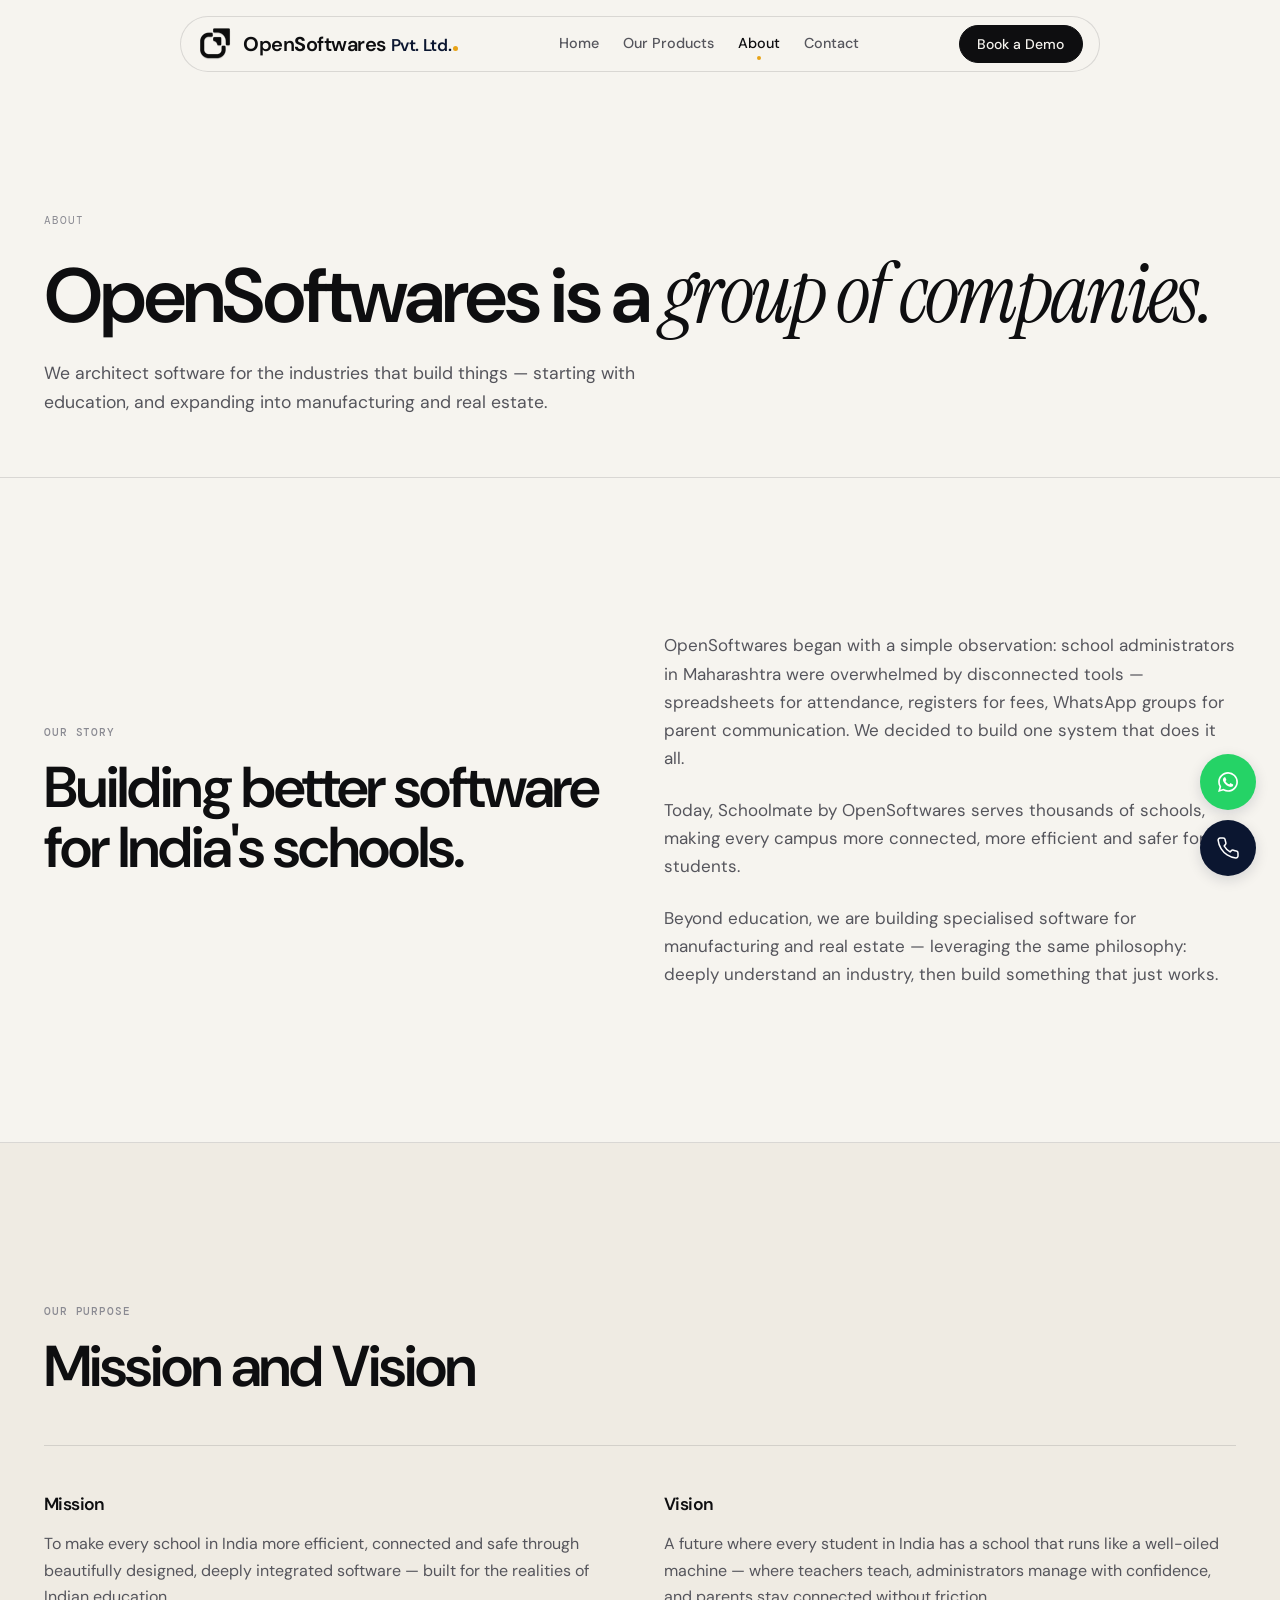
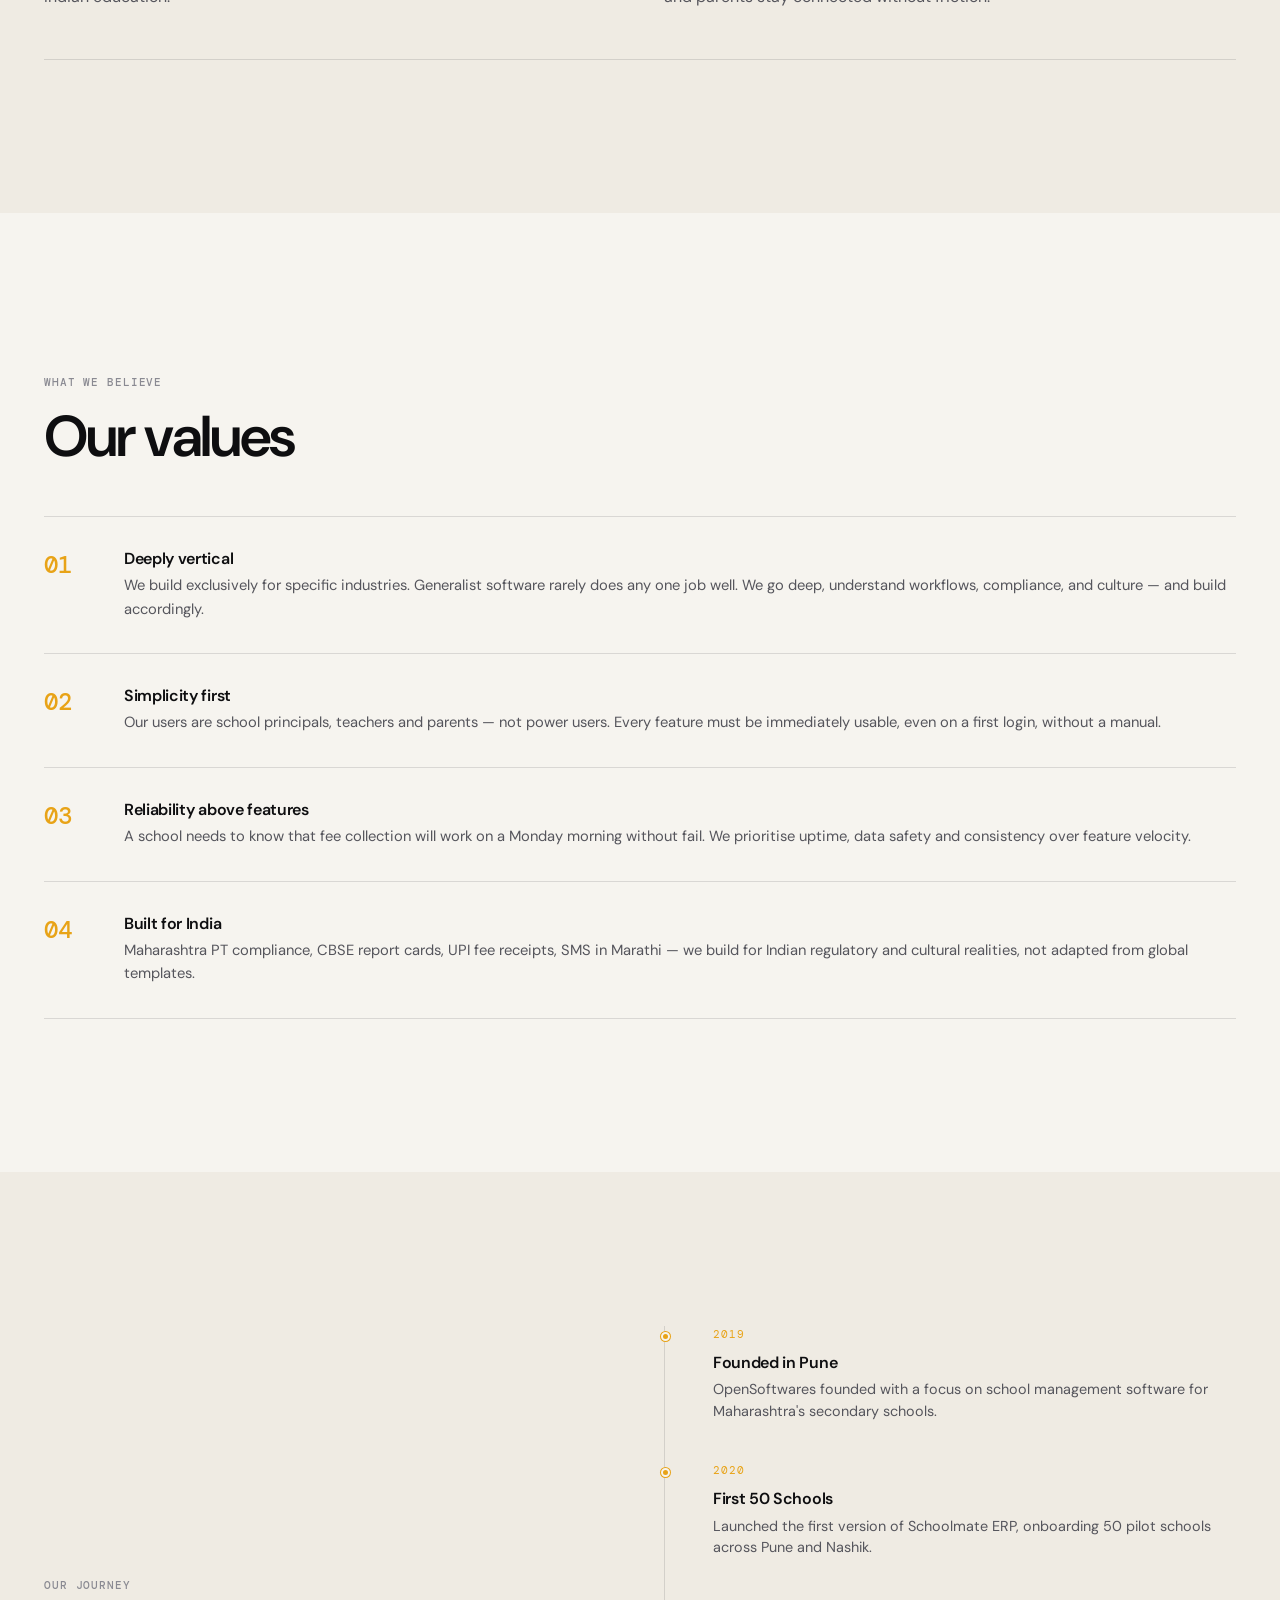
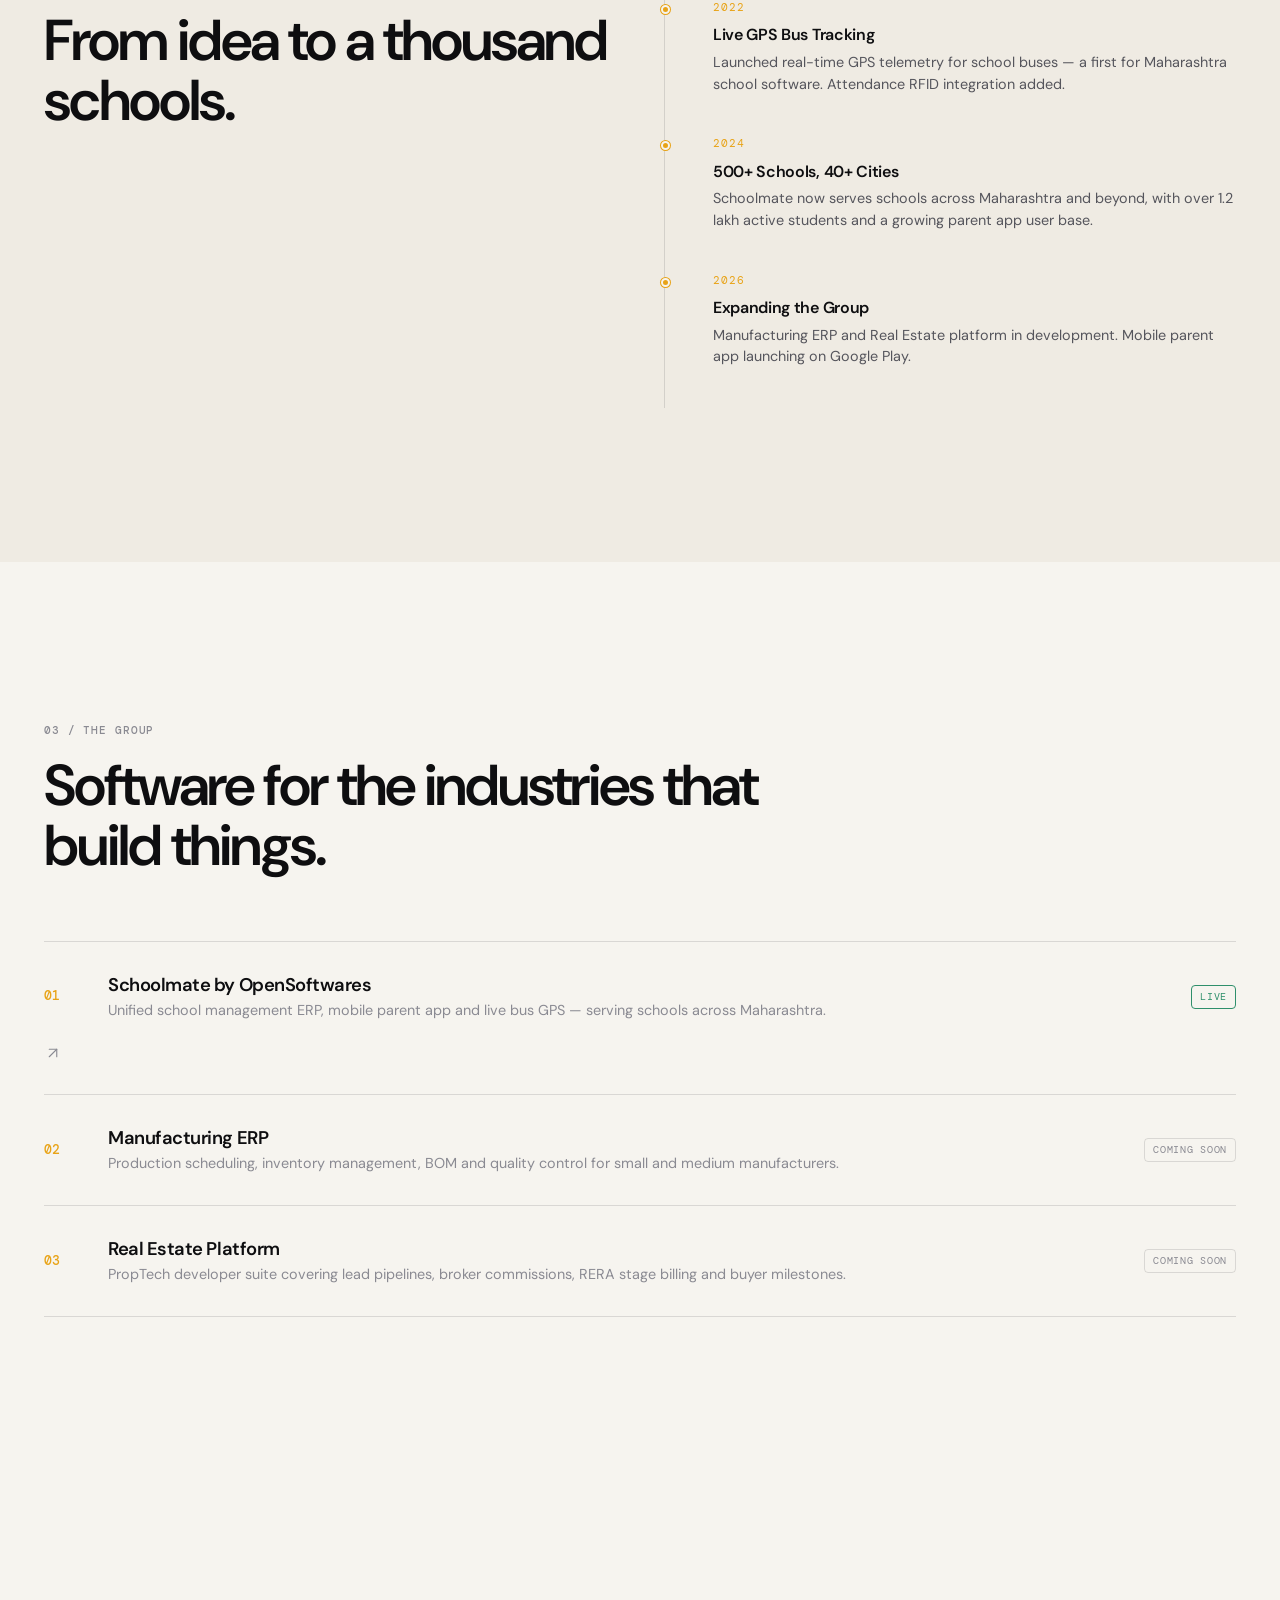
==== commit 701160ab: "Make header brand name bold and slightly larger to balance logo icon" ====
--- a/about.html
+++ b/about.html
@@ -49,7 +49,7 @@
   </style>
 
   <!-- CSS (Cache-busted) -->
-  <link rel="stylesheet" href="/css/style.css?v=3.4">
+  <link rel="stylesheet" href="/css/style.css?v=3.5">
   <link rel="stylesheet" href="/css/pages.css?v=3.0">
 
   <!-- Temporarily commented out Instagram from sameAs: "https://www.instagram.com/opensoftwares_" -->
--- a/css/style.css
+++ b/css/style.css
@@ -461,9 +461,9 @@
   display: inline-flex;
   align-items: baseline;
   font-family: var(--font-sans);
-  font-weight: 500;
-  font-size: 1.15rem;
-  letter-spacing: -0.02em;
+  font-weight: 600;
+  font-size: 1.25rem;
+  letter-spacing: -0.025em;
   color: var(--ink);
   user-select: none;
   text-decoration: none;
@@ -471,7 +471,7 @@
 
 .brand-cap {
   font-size: inherit;
-  font-weight: inherit;
+  font-weight: 700;
   color: inherit;
   display: inline;
   line-height: inherit;
@@ -479,7 +479,7 @@
 }
 
 .brand-legal {
-  font-size: 0.82em;
+  font-size: 0.85em;
   font-weight: 600;
   color: var(--midnight);
   margin-left: 5px;
@@ -495,7 +495,7 @@
   border-radius: 50%;
   margin-left: 2px;
   align-self: baseline;
-  margin-bottom: 3px;
+  margin-bottom: 2px;
 }
 
 .brand-link-light .brand-wordmark {
@@ -516,25 +516,25 @@
 
 @media (max-width: 600px) {
   .brand-wordmark {
-    font-size: 1.05rem;
+    font-size: 1.15rem;
   }
   .brand-cap {
     font-size: inherit;
-    font-weight: inherit;
+    font-weight: 700;
   }
   .brand-legal {
-    font-size: 0.78em;
-    margin-left: 3px;
+    font-size: 0.82em;
+    margin-left: 4px;
   }
 }
 
 @media (max-width: 380px) {
   .brand-wordmark {
-    font-size: 0.95rem;
+    font-size: 1.05rem;
   }
   .brand-cap {
     font-size: inherit;
-    font-weight: inherit;
+    font-weight: 700;
   }
 }
 
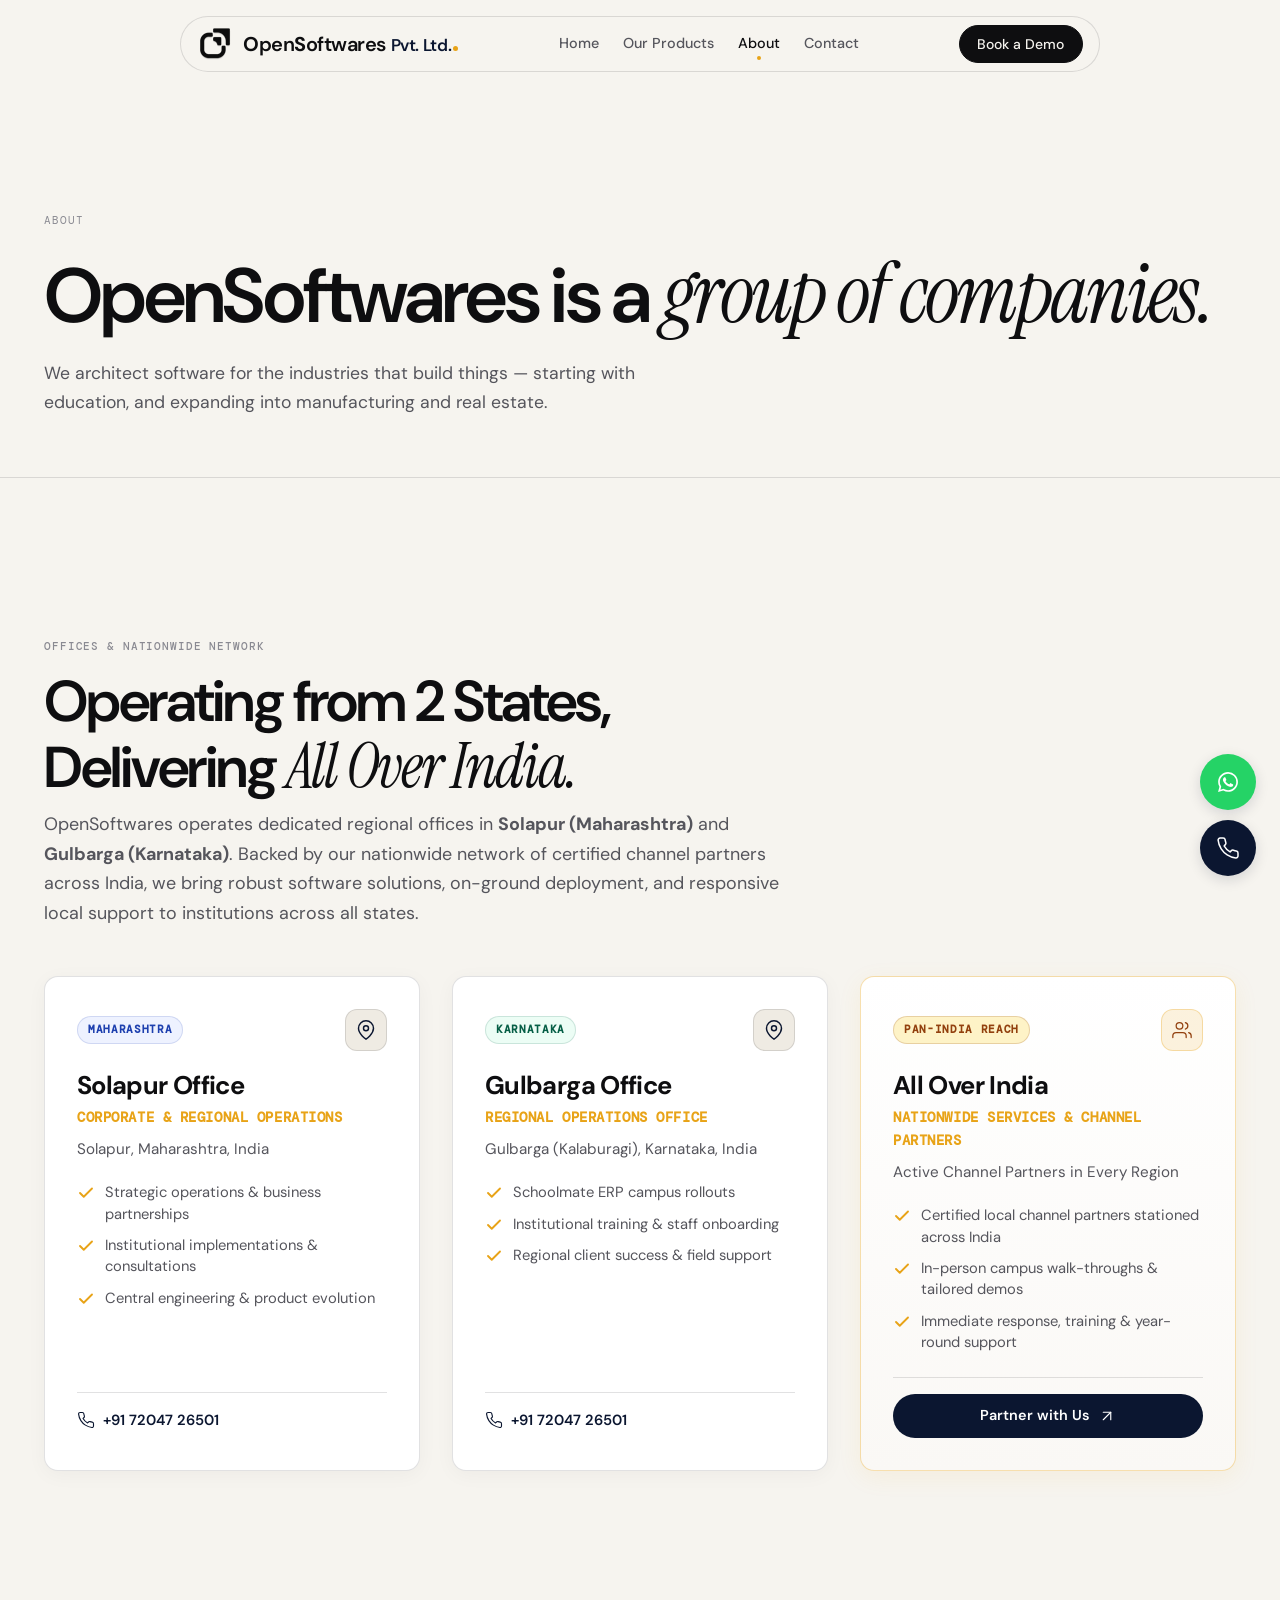
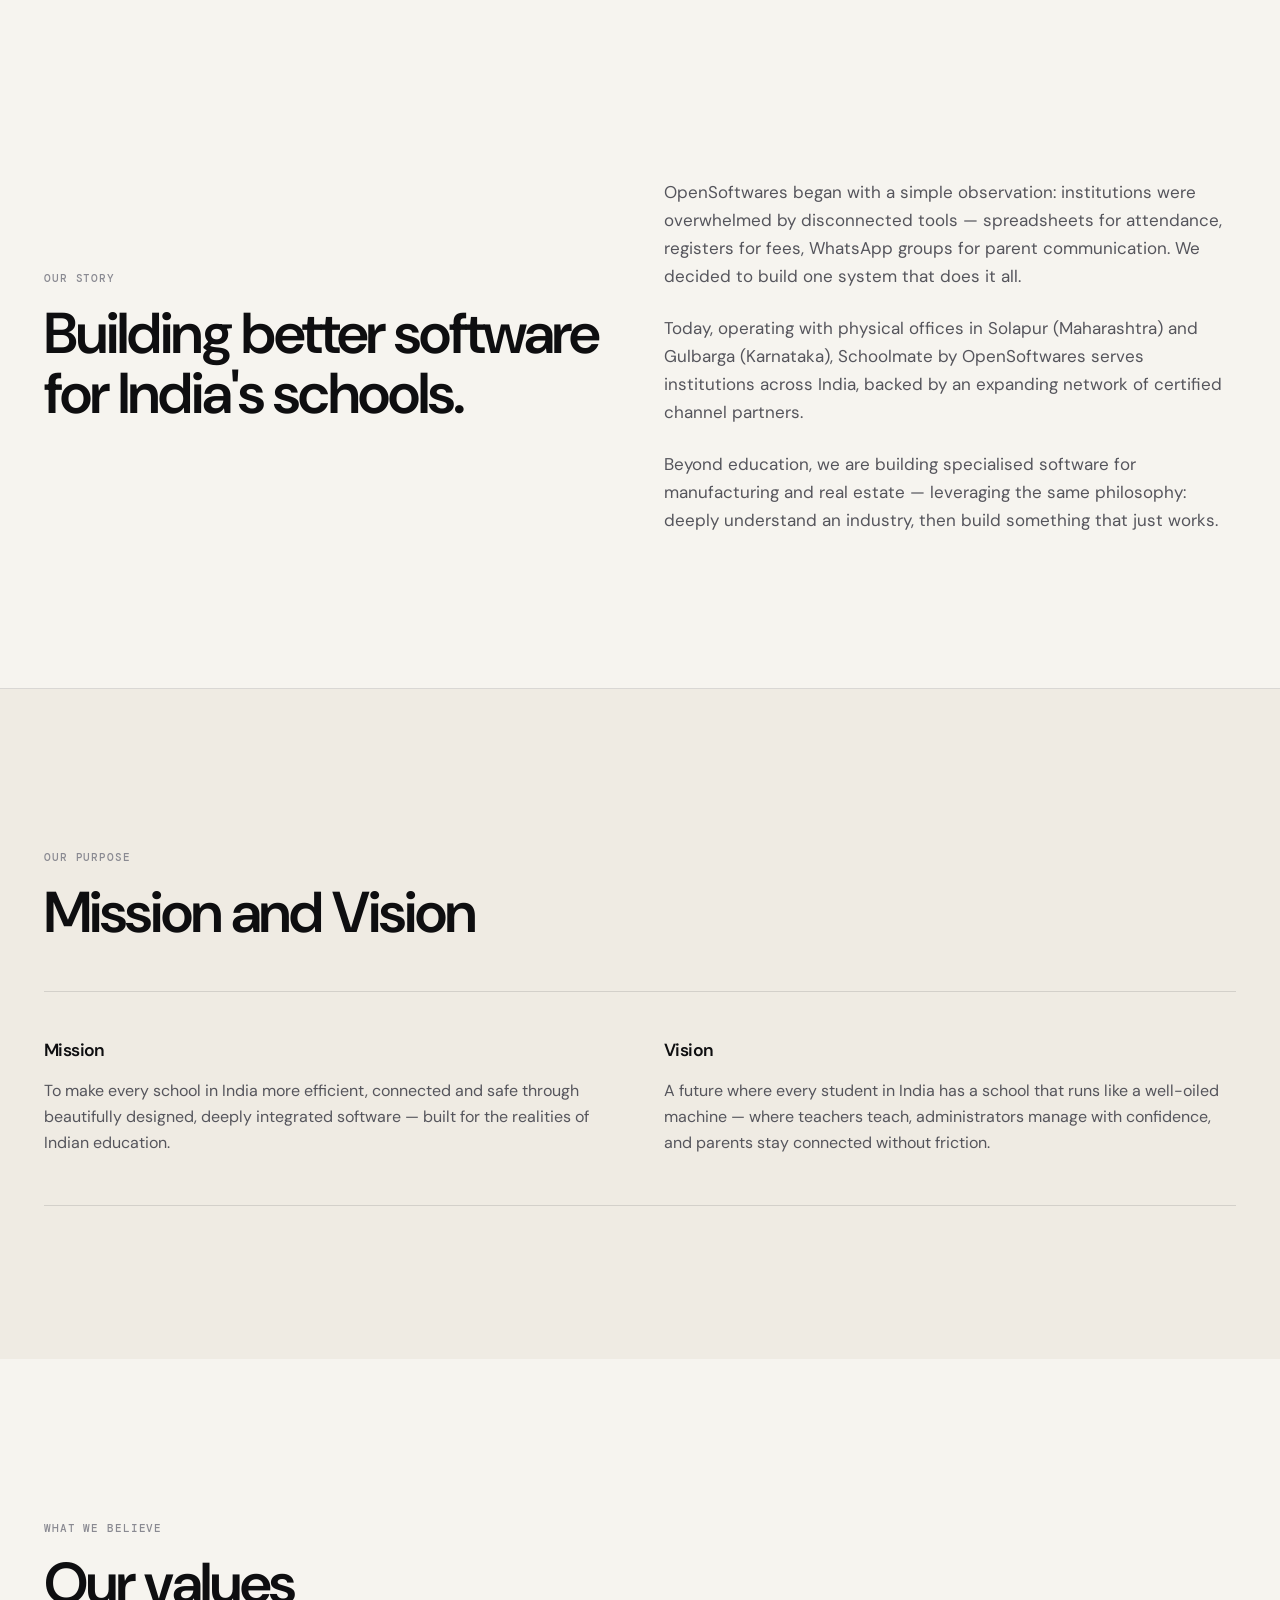
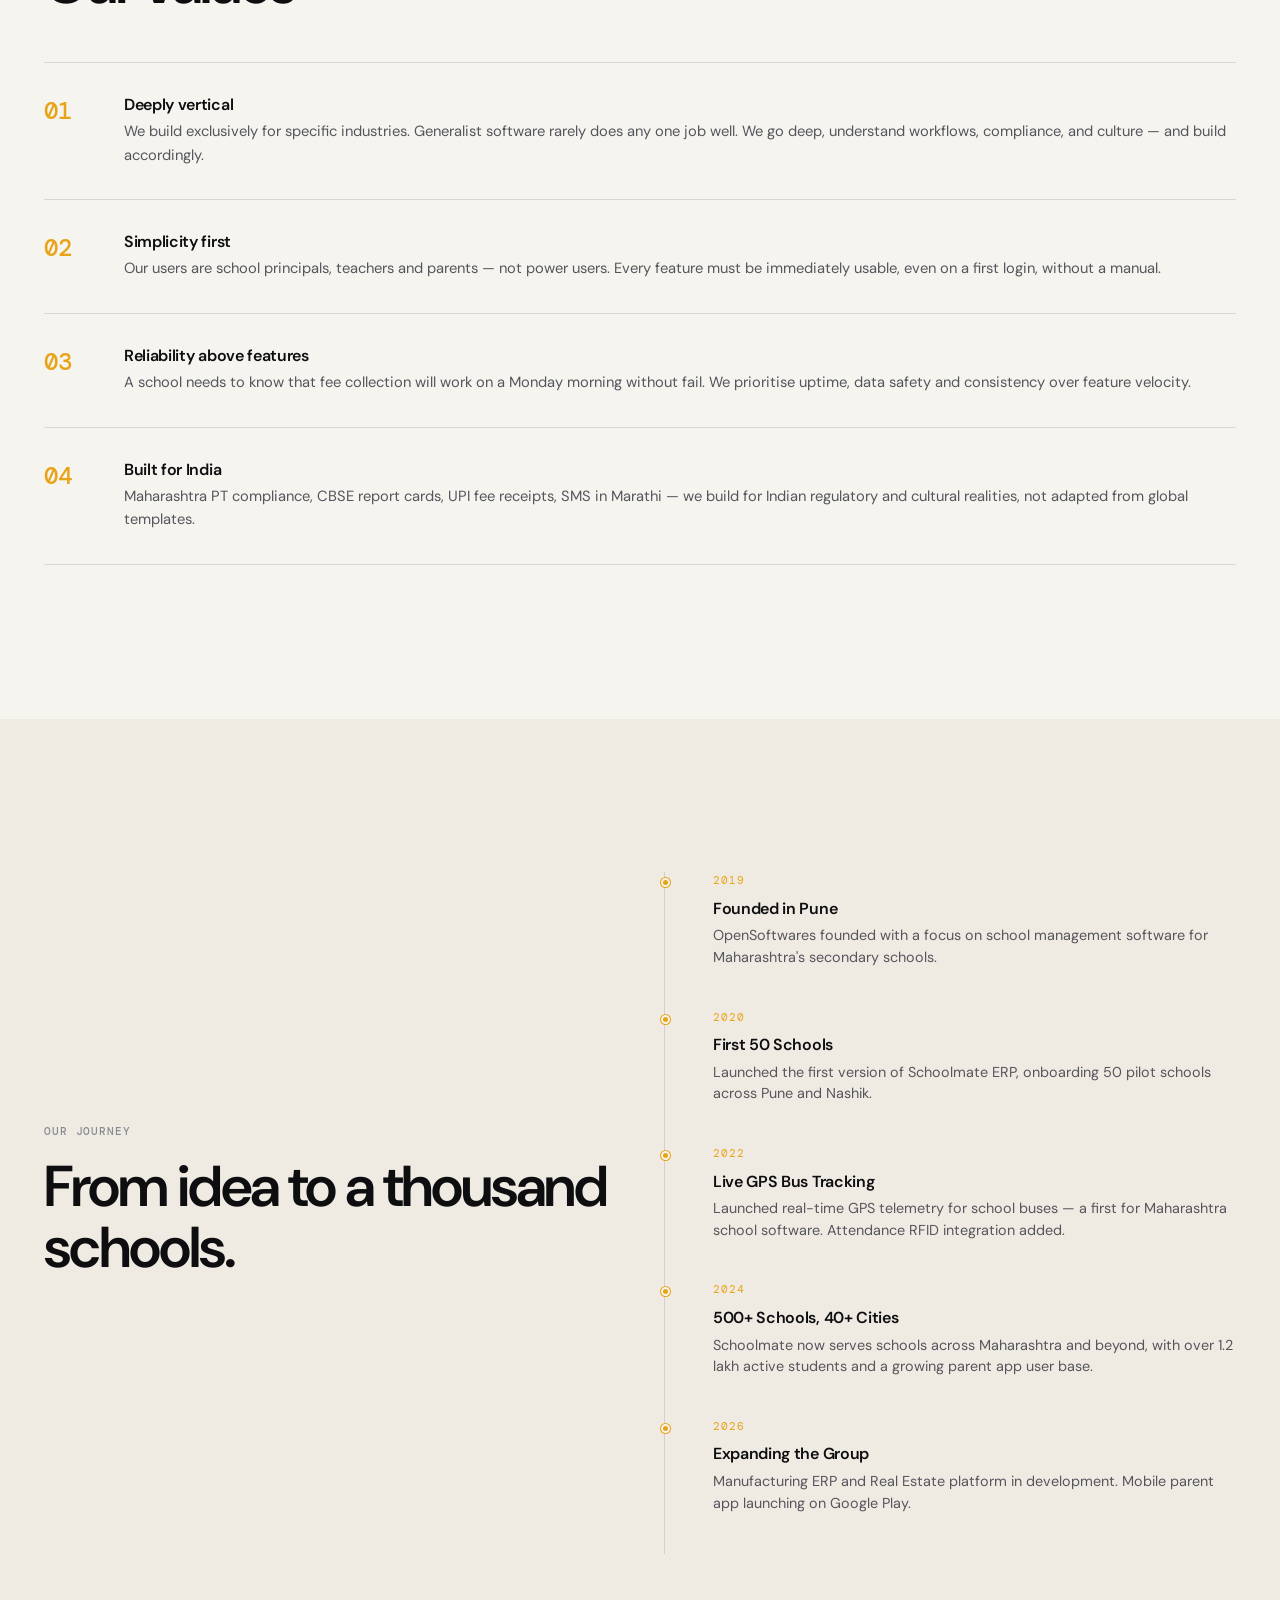
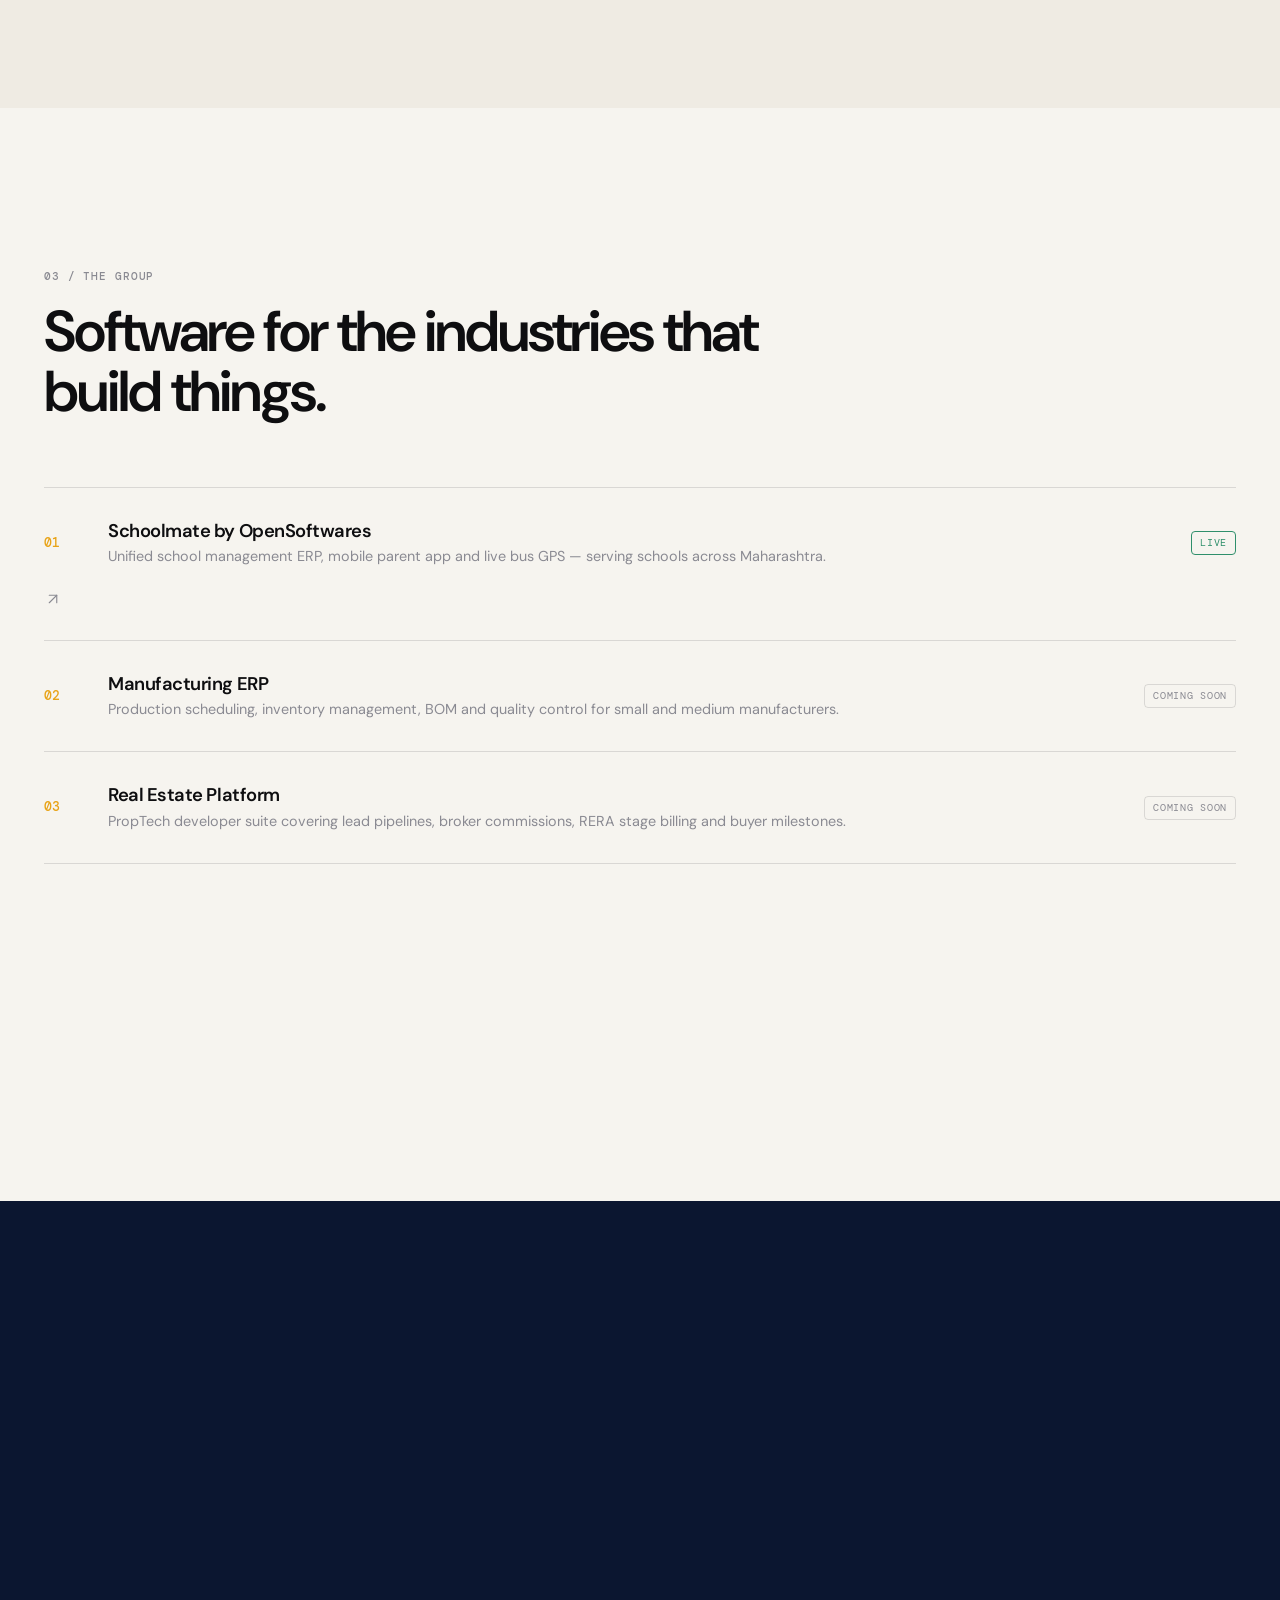
==== commit b97bc77e: "Add dual-state office locations (Solapur MH, Gulbarga KA) and Pan-India channel partners network acr" ====
--- a/about.html
+++ b/about.html
@@ -3,8 +3,10 @@
 <head>
   <meta charset="UTF-8">
   <meta name="viewport" content="width=device-width, initial-scale=1.0">
-  <title>About Us | OpenSoftwares — Group of Companies</title>
-  <meta name="description" content="OpenSoftwares is a group of companies managing software for education (Schoolmate ERP), manufacturing, and real estate across Maharashtra, India.">
+  <title>About Us | OpenSoftwares (OpenSoftwares Pvt. Ltd.) — Group &amp; Vision</title>
+  <meta name="description" content="Learn about OpenSoftwares (OpenSoftwares Pvt. Ltd.), an Indian software enterprise managing vertical platforms for education (Schoolmate ERP), manufacturing, and real estate.">
+  <meta name="keywords" content="About Open Softwares, OpenSoftwares, Open Softwares Pvt Ltd, enterprise software India, Schoolmate ERP, software company Maharashtra">
+  <meta name="author" content="OpenSoftwares Pvt. Ltd.">
   <link rel="canonical" href="https://opensoftwares.in/about.html">
 
   <!-- Favicon and Brand Icons -->
@@ -15,22 +17,22 @@
   <link rel="manifest" href="/site.webmanifest">
   <meta name="theme-color" content="#F6F4EF">
   <meta name="application-name" content="OpenSoftwares Pvt. Ltd.">
-  <meta name="apple-mobile-web-app-title" content="OpenSoftwares Pvt. Ltd.">
+  <meta name="apple-mobile-web-app-title" content="OpenSoftwares">
   <link rel="preload" href="/assets/brand/logo-transparent.png" as="image">
 
   <!-- Open Graph & Social -->
   <meta property="og:type" content="website">
   <meta property="og:url" content="https://opensoftwares.in/about.html">
   <meta property="og:site_name" content="OpenSoftwares Pvt. Ltd.">
-  <meta property="og:title" content="About Us | OpenSoftwares — Group of Companies">
-  <meta property="og:description" content="OpenSoftwares is a group of companies managing software in the education, manufacturing and real estate industries.">
+  <meta property="og:title" content="About Us | OpenSoftwares (OpenSoftwares Pvt. Ltd.) — Group &amp; Vision">
+  <meta property="og:description" content="Learn about OpenSoftwares (OpenSoftwares Pvt. Ltd.), an Indian software enterprise managing vertical platforms for education (Schoolmate ERP), manufacturing, and real estate.">
   <meta property="og:image" content="https://opensoftwares.in/assets/brand/og-image.png">
   <meta property="og:image:width" content="1200">
   <meta property="og:image:height" content="630">
-  <meta property="og:image:alt" content="About OpenSoftwares — Group of Companies">
+  <meta property="og:image:alt" content="About OpenSoftwares (OpenSoftwares Pvt. Ltd.)">
   <meta name="twitter:card" content="summary_large_image">
-  <meta name="twitter:title" content="About Us | OpenSoftwares — Group of Companies">
-  <meta name="twitter:description" content="OpenSoftwares is a group of companies managing software in the education, manufacturing and real estate industries.">
+  <meta name="twitter:title" content="About Us | OpenSoftwares (OpenSoftwares Pvt. Ltd.) — Group &amp; Vision">
+  <meta name="twitter:description" content="Learn about OpenSoftwares (OpenSoftwares Pvt. Ltd.), an Indian software enterprise managing vertical platforms for education (Schoolmate ERP), manufacturing, and real estate.">
   <meta name="twitter:image" content="https://opensoftwares.in/assets/brand/og-image.png">
 
   <!-- Fonts -->
@@ -49,26 +51,75 @@
   </style>
 
   <!-- CSS (Cache-busted) -->
-  <link rel="stylesheet" href="/css/style.css?v=3.5">
+  <link rel="stylesheet" href="/css/style.css?v=3.7">
   <link rel="stylesheet" href="/css/pages.css?v=3.0">
 
-  <!-- Temporarily commented out Instagram from sameAs: "https://www.instagram.com/opensoftwares_" -->
+  <!-- Schema.org AboutPage JSON-LD -->
   <script type="application/ld+json">
   {
     "@context": "https://schema.org",
-    "@type": "AboutPage",
-    "mainEntity": {
-      "@type": "Organization",
-      "name": "OpenSoftwares Pvt. Ltd.",
-      "legalName": "OpenSoftwares Pvt. Ltd.",
-      "url": "https://opensoftwares.in",
-      "logo": "https://opensoftwares.in/assets/brand/logo-mark-512.png",
-      "description": "OpenSoftwares is a group of companies managing software in the education, manufacturing and real estate industries.",
-      "sameAs": [
-        "https://opensoftwares.in",
-        "https://wa.me/917204726501"
-      ]
-    }
+    "@graph": [
+      {
+        "@type": "AboutPage",
+        "@id": "https://opensoftwares.in/about.html#webpage",
+        "url": "https://opensoftwares.in/about.html",
+        "name": "About Us | OpenSoftwares (OpenSoftwares Pvt. Ltd.)",
+        "description": "Information about OpenSoftwares (OpenSoftwares Pvt. Ltd.), company background, mission, and industry verticals.",
+        "isPartOf": {
+          "@id": "https://opensoftwares.in/#website"
+        },
+        "about": {
+          "@id": "https://opensoftwares.in/#organization"
+        }
+      },
+      {
+        "@type": "Organization",
+        "@id": "https://opensoftwares.in/#organization",
+        "name": "OpenSoftwares",
+        "legalName": "OpenSoftwares Pvt. Ltd.",
+        "alternateName": [
+          "Open Softwares",
+          "OpenSoftwares Pvt. Ltd.",
+          "Open Softwares India"
+        ],
+        "url": "https://opensoftwares.in",
+        "logo": "https://opensoftwares.in/assets/brand/logo-mark-512.png",
+        "description": "OpenSoftwares is an enterprise software group with offices in Solapur (Maharashtra) and Gulbarga (Karnataka), delivering solutions and channel partner support all over India.",
+        "address": [
+          {
+            "@type": "PostalAddress",
+            "addressLocality": "Solapur",
+            "addressRegion": "Maharashtra",
+            "addressCountry": "IN"
+          },
+          {
+            "@type": "PostalAddress",
+            "addressLocality": "Gulbarga (Kalaburagi)",
+            "addressRegion": "Karnataka",
+            "addressCountry": "IN"
+          }
+        ],
+        "areaServed": [
+          {
+            "@type": "Country",
+            "name": "India"
+          },
+          {
+            "@type": "AdministrativeArea",
+            "name": "Maharashtra"
+          },
+          {
+            "@type": "AdministrativeArea",
+            "name": "Karnataka"
+          }
+        ],
+        "sameAs": [
+          "https://opensoftwares.in",
+          "https://wa.me/917204726501",
+          "https://www.linkedin.com/company/opensoftwares-pvt-ltd"
+        ]
+      }
+    ]
   }
   </script>
 </head>
@@ -77,6 +128,11 @@
   <!-- SVG Sprite -->
   <svg xmlns="http://www.w3.org/2000/svg" style="display:none;" aria-hidden="true">
     <defs>
+      <symbol id="icon-map-pin" viewBox="0 0 24 24" fill="none" stroke="currentColor" stroke-width="1.75" stroke-linecap="round" stroke-linejoin="round">
+        <path d="M21 10c0 7-9 13-9 13s-9-6-9-13a9 9 0 0 1 18 0z" />
+        <circle cx="12" cy="10" r="3" />
+      </symbol>
+
       <symbol id="icon-arrow-up-right" viewBox="0 0 24 24" fill="none" stroke="currentColor" stroke-width="1.5" stroke-linecap="round" stroke-linejoin="round"><line x1="7" y1="17" x2="17" y2="7"/><polyline points="7 7 17 7 17 17"/></symbol>
       <symbol id="icon-close" viewBox="0 0 24 24" fill="none" stroke="currentColor" stroke-width="2" stroke-linecap="round" stroke-linejoin="round"><line x1="18" y1="6" x2="6" y2="18"/><line x1="6" y1="6" x2="18" y2="18"/></symbol>
       <symbol id="icon-phone" viewBox="0 0 24 24" fill="none" stroke="currentColor" stroke-width="1.5" stroke-linecap="round" stroke-linejoin="round"><path d="M22 16.92v3a2 2 0 0 1-2.18 2 19.79 19.79 0 0 1-8.63-3.07 19.5 19.5 0 0 1-6-6 19.79 19.79 0 0 1-3.07-8.67A2 2 0 0 1 4.11 2h3a2 2 0 0 1 2 1.72 12.84 12.84 0 0 0 .7 2.81 2 2 0 0 1-.45 2.11L8.09 9.91a16 16 0 0 0 6 6l1.27-1.27a2 2 0 0 1 2.11-.45 12.84 12.84 0 0 0 2.81.7A2 2 0 0 1 22 16.92z"/></symbol>
@@ -175,6 +231,124 @@
       </div>
     </section>
 
+    <!-- =========================================================================
+         OFFICES IN 2 STATES & PAN-INDIA REACH (Start of About Section)
+         ========================================================================= -->
+    <section class="section section-presence" id="locations" aria-labelledby="aboutLocationsTitle">
+      <div class="container">
+        <div class="about-presence-header reveal">
+          <span class="section-label">Offices &amp; Nationwide Network</span>
+          <h2 id="aboutLocationsTitle" class="section-title">
+            Operating from 2 States, Delivering <em class="serif">All Over India.</em>
+          </h2>
+          <p class="section-lead">
+            OpenSoftwares operates dedicated regional offices in <strong>Solapur (Maharashtra)</strong> and <strong>Gulbarga (Karnataka)</strong>. Backed by our nationwide network of certified channel partners across India, we bring robust software solutions, on-ground deployment, and responsive local support to institutions across all states.
+          </p>
+        </div>
+
+        <div class="presence-grid">
+          <!-- Solapur Card -->
+          <article class="presence-card reveal" role="region" aria-label="Solapur Office, Maharashtra">
+            <div class="presence-card-top">
+              <span class="presence-badge state-badge-mh">Maharashtra</span>
+              <div class="presence-card-icon" aria-hidden="true">
+                <svg class="icon"><use href="#icon-map-pin"></use></svg>
+              </div>
+            </div>
+            <h3 class="presence-city">Solapur Office</h3>
+            <p class="presence-role">Corporate &amp; Regional Operations</p>
+            <p class="presence-state">Solapur, Maharashtra, India</p>
+            <ul class="presence-highlights" role="list">
+              <li>
+                <svg class="icon icon-sm"><use href="#icon-check"></use></svg>
+                <span>Strategic operations &amp; business partnerships</span>
+              </li>
+              <li>
+                <svg class="icon icon-sm"><use href="#icon-check"></use></svg>
+                <span>Institutional implementations &amp; consultations</span>
+              </li>
+              <li>
+                <svg class="icon icon-sm"><use href="#icon-check"></use></svg>
+                <span>Central engineering &amp; product evolution</span>
+              </li>
+            </ul>
+            <div class="presence-card-action">
+              <a href="tel:+917204726501" class="presence-link">
+                <svg class="icon icon-sm"><use href="#icon-phone"></use></svg>
+                <span>+91 72047 26501</span>
+              </a>
+            </div>
+          </article>
+
+          <!-- Gulbarga Card -->
+          <article class="presence-card reveal reveal-delay-1" role="region" aria-label="Gulbarga Office, Karnataka">
+            <div class="presence-card-top">
+              <span class="presence-badge state-badge-ka">Karnataka</span>
+              <div class="presence-card-icon" aria-hidden="true">
+                <svg class="icon"><use href="#icon-map-pin"></use></svg>
+              </div>
+            </div>
+            <h3 class="presence-city">Gulbarga Office</h3>
+            <p class="presence-role">Regional Operations Office</p>
+            <p class="presence-state">Gulbarga (Kalaburagi), Karnataka, India</p>
+            <ul class="presence-highlights" role="list">
+              <li>
+                <svg class="icon icon-sm"><use href="#icon-check"></use></svg>
+                <span>Schoolmate ERP campus rollouts</span>
+              </li>
+              <li>
+                <svg class="icon icon-sm"><use href="#icon-check"></use></svg>
+                <span>Institutional training &amp; staff onboarding</span>
+              </li>
+              <li>
+                <svg class="icon icon-sm"><use href="#icon-check"></use></svg>
+                <span>Regional client success &amp; field support</span>
+              </li>
+            </ul>
+            <div class="presence-card-action">
+              <a href="tel:+917204726501" class="presence-link">
+                <svg class="icon icon-sm"><use href="#icon-phone"></use></svg>
+                <span>+91 72047 26501</span>
+              </a>
+            </div>
+          </article>
+
+          <!-- All India Services & Channel Partners -->
+          <article class="presence-card presence-card-featured reveal reveal-delay-2" role="region" aria-label="Services & Channel Partners All Over India">
+            <div class="presence-card-top">
+              <span class="presence-badge state-badge-india">Pan-India Reach</span>
+              <div class="presence-card-icon presence-icon-accent" aria-hidden="true">
+                <svg class="icon"><use href="#icon-users"></use></svg>
+              </div>
+            </div>
+            <h3 class="presence-city">All Over India</h3>
+            <p class="presence-role">Nationwide Services &amp; Channel Partners</p>
+            <p class="presence-state">Active Channel Partners in Every Region</p>
+            <ul class="presence-highlights" role="list">
+              <li>
+                <svg class="icon icon-sm"><use href="#icon-check"></use></svg>
+                <span>Certified local channel partners stationed across India</span>
+              </li>
+              <li>
+                <svg class="icon icon-sm"><use href="#icon-check"></use></svg>
+                <span>In-person campus walk-throughs &amp; tailored demos</span>
+              </li>
+              <li>
+                <svg class="icon icon-sm"><use href="#icon-check"></use></svg>
+                <span>Immediate response, training &amp; year-round support</span>
+              </li>
+            </ul>
+            <div class="presence-card-action">
+              <a href="contact.html" class="presence-btn-primary">
+                <span>Partner with Us</span>
+                <svg class="icon icon-sm"><use href="#icon-arrow-up-right"></use></svg>
+              </a>
+            </div>
+          </article>
+        </div>
+      </div>
+    </section>
+
     <!-- About Body -->
     <section class="section" aria-labelledby="aboutStoryTitle">
       <div class="container">
@@ -185,10 +359,10 @@
           </div>
           <div class="reveal reveal-delay-2">
             <p style="margin-bottom:var(--s3);">
-              OpenSoftwares began with a simple observation: school administrators in Maharashtra were overwhelmed by disconnected tools — spreadsheets for attendance, registers for fees, WhatsApp groups for parent communication. We decided to build one system that does it all.
+              OpenSoftwares began with a simple observation: institutions were overwhelmed by disconnected tools — spreadsheets for attendance, registers for fees, WhatsApp groups for parent communication. We decided to build one system that does it all.
             </p>
             <p style="margin-bottom:var(--s3);">
-              Today, Schoolmate by OpenSoftwares serves thousands of schools, making every campus more connected, more efficient and safer for students.
+              Today, operating with physical offices in Solapur (Maharashtra) and Gulbarga (Karnataka), Schoolmate by OpenSoftwares serves institutions across India, backed by an expanding network of certified channel partners.
             </p>
             <p>
               Beyond education, we are building specialised software for manufacturing and real estate — leveraging the same philosophy: deeply understand an industry, then build something that just works.
@@ -376,7 +550,7 @@
                  class="brand-logo-img brand-logo-darkmode">
             <span class="brand-wordmark"><span class="brand-cap">O</span>pen<span class="brand-cap">S</span>oftwares <span class="brand-legal">Pvt. Ltd.</span><span class="brand-dot"></span></span>
           </a>
-          <p>OpenSoftwares is a group of companies managing software in education, manufacturing and real estate. Our flagship product is Schoolmate by OpenSoftwares.</p>
+          <p>OpenSoftwares is a group of companies managing software in education, manufacturing and real estate. Offices in Solapur (Maharashtra) &amp; Gulbarga (Karnataka) with services and channel partners available all over India. Flagship product: Schoolmate by OpenSoftwares.</p>
           <ul class="footer-contact-list">
             <li><a href="tel:+917204726501"><svg class="icon icon-sm"><use href="#icon-phone"></use></svg> +91 72047 26501</a></li>
             <li><a href="mailto:contact@opensoftwares.in"><svg class="icon icon-sm"><use href="#icon-chat"></use></svg> contact@opensoftwares.in</a></li>
@@ -431,6 +605,6 @@
     </a>
   </div>
 
-  <script src="/js/main.js?v=3.8" defer></script>
+  <script src="/js/main.js?v=3.9" defer></script>
 </body>
 </html>
--- a/css/style.css
+++ b/css/style.css
@@ -460,7 +460,7 @@
 .brand-wordmark {
   display: inline-flex;
   align-items: baseline;
-  font-family: var(--font-sans);
+  font-family: 'DM Sans', -apple-system, BlinkMacSystemFont, 'Segoe UI', Roboto, sans-serif;
   font-weight: 600;
   font-size: 1.25rem;
   letter-spacing: -0.025em;
@@ -1998,6 +1998,7 @@
 .schoolmate-section,
 .stats-section,
 .testimonials-section,
+.presence-section,
 .cta-band,
 .site-footer {
   content-visibility: auto;
@@ -2010,4 +2011,337 @@
   contain: layout paint;
 }
 
-
+/* --------------------------------------------------------------------------
+   Office Locations & Pan-India Channel Partners Network
+   Applied to: index.html (end), about.html (start), contact.html (start)
+   -------------------------------------------------------------------------- */
+.presence-section {
+  background: var(--paper);
+  border-top: 1px solid var(--line);
+  padding: clamp(60px, 8vw, 100px) 0;
+  position: relative;
+}
+
+.presence-header,
+.about-presence-header,
+.contact-presence-header {
+  margin-bottom: clamp(32px, 5vw, 48px);
+  max-width: 760px;
+}
+
+.presence-header .section-lead,
+.about-presence-header .section-lead,
+.contact-presence-header .section-lead {
+  font-size: clamp(1rem, 1.4vw, 1.12rem);
+  color: var(--ink-soft);
+  line-height: 1.65;
+  margin-top: 12px;
+}
+
+.presence-grid {
+  display: grid;
+  grid-template-columns: repeat(3, 1fr);
+  gap: clamp(20px, 3vw, 32px);
+}
+
+@media (max-width: 991px) {
+  .presence-grid {
+    grid-template-columns: 1fr;
+    gap: 20px;
+  }
+}
+
+.presence-card {
+  background: #FFFFFF;
+  border: 1px solid var(--line);
+  border-radius: var(--r-card, 16px);
+  padding: clamp(24px, 3.5vw, 32px);
+  display: flex;
+  flex-direction: column;
+  position: relative;
+  transition: transform var(--dur-fast) var(--ease-out), box-shadow var(--dur-fast) var(--ease-out), border-color var(--dur-fast) var(--ease-out);
+  box-shadow: 0 4px 20px rgba(14, 14, 16, 0.04);
+}
+
+.presence-card:hover {
+  transform: translateY(-4px);
+  box-shadow: 0 12px 28px rgba(11, 22, 48, 0.08);
+  border-color: rgba(232, 163, 23, 0.5);
+}
+
+.presence-card-featured {
+  background: linear-gradient(180deg, #FFFFFF 0%, #FAF8F5 100%);
+  border-color: rgba(232, 163, 23, 0.35);
+  box-shadow: 0 6px 24px rgba(232, 163, 23, 0.08);
+}
+
+.presence-card-top {
+  display: flex;
+  align-items: center;
+  justify-content: space-between;
+  margin-bottom: 20px;
+}
+
+.presence-badge {
+  font-family: var(--font-mono);
+  font-size: 11px;
+  font-weight: 600;
+  letter-spacing: 0.06em;
+  text-transform: uppercase;
+  padding: 4px 10px;
+  border-radius: 999px;
+  display: inline-flex;
+  align-items: center;
+  gap: 6px;
+}
+
+.state-badge-mh {
+  background: #EEF2FF;
+  color: #1E40AF;
+  border: 1px solid rgba(30, 64, 175, 0.15);
+}
+
+.state-badge-ka {
+  background: #ECFDF5;
+  color: #065F46;
+  border: 1px solid rgba(6, 95, 70, 0.15);
+}
+
+.state-badge-india {
+  background: #FEF3C7;
+  color: #92400E;
+  border: 1px solid rgba(146, 64, 14, 0.2);
+}
+
+.presence-card-icon {
+  width: 42px;
+  height: 42px;
+  border-radius: 12px;
+  background: var(--paper-2);
+  border: 1px solid var(--line);
+  display: flex;
+  align-items: center;
+  justify-content: center;
+  color: var(--midnight);
+  flex-shrink: 0;
+}
+
+.presence-card-icon svg {
+  width: 20px;
+  height: 20px;
+}
+
+.presence-icon-accent {
+  background: rgba(232, 163, 23, 0.14);
+  border-color: rgba(232, 163, 23, 0.3);
+  color: #92400E;
+}
+
+.presence-city {
+  font-size: clamp(1.35rem, 2vw, 1.6rem);
+  font-weight: 700;
+  color: var(--ink);
+  letter-spacing: -0.025em;
+  margin-bottom: 4px;
+}
+
+.presence-role {
+  font-size: 0.88rem;
+  font-weight: 600;
+  color: var(--saffron);
+  text-transform: uppercase;
+  letter-spacing: 0.04em;
+  font-family: var(--font-mono);
+  margin-bottom: 8px;
+}
+
+.presence-state {
+  font-size: 0.95rem;
+  color: var(--ink-soft);
+  margin-bottom: 20px;
+}
+
+.presence-highlights {
+  list-style: none;
+  padding: 0;
+  margin: 0 0 24px 0;
+  display: flex;
+  flex-direction: column;
+  gap: 10px;
+  flex: 1;
+}
+
+.presence-highlights li {
+  display: flex;
+  align-items: flex-start;
+  gap: 10px;
+  font-size: 0.92rem;
+  color: var(--ink-soft);
+  line-height: 1.45;
+}
+
+.presence-highlights li svg {
+  color: var(--saffron);
+  flex-shrink: 0;
+  margin-top: 2px;
+}
+
+.presence-card-action {
+  margin-top: auto;
+  padding-top: 16px;
+  border-top: 1px solid var(--line);
+}
+
+.presence-link {
+  display: inline-flex;
+  align-items: center;
+  gap: 8px;
+  font-size: 0.92rem;
+  font-weight: 600;
+  color: var(--midnight);
+  text-decoration: none;
+  transition: color var(--dur-fast);
+}
+
+.presence-link:hover {
+  color: var(--saffron);
+}
+
+.presence-btn-primary {
+  display: inline-flex;
+  align-items: center;
+  justify-content: center;
+  gap: 8px;
+  background: var(--midnight);
+  color: #FFFFFF;
+  padding: 10px 18px;
+  border-radius: var(--r-btn);
+  font-size: 0.9rem;
+  font-weight: 600;
+  text-decoration: none;
+  width: 100%;
+  transition: background var(--dur-fast), transform var(--dur-fast);
+}
+
+.presence-btn-primary:hover {
+  background: var(--midnight-2);
+  transform: translateY(-1px);
+}
+
+/* Contact Page Strip Grid */
+.contact-presence-banner {
+  background: var(--paper-2);
+  border-bottom: 1px solid var(--line);
+  padding: clamp(36px, 5vw, 48px) 0;
+}
+
+.contact-presence-strip-grid {
+  display: grid;
+  grid-template-columns: repeat(3, 1fr);
+  gap: 16px;
+}
+
+@media (max-width: 900px) {
+  .contact-presence-strip-grid {
+    grid-template-columns: 1fr;
+    gap: 14px;
+  }
+}
+
+.contact-presence-tile {
+  background: #FFFFFF;
+  border: 1px solid var(--line);
+  border-radius: var(--r-card, 14px);
+  padding: 20px;
+  display: flex;
+  flex-direction: column;
+  justify-content: space-between;
+  gap: 14px;
+  box-shadow: 0 2px 10px rgba(14, 14, 16, 0.03);
+  transition: transform var(--dur-fast) var(--ease-out), border-color var(--dur-fast);
+}
+
+.contact-presence-tile:hover {
+  transform: translateY(-2px);
+  border-color: rgba(232, 163, 23, 0.4);
+}
+
+.contact-presence-tile.presence-tile-accent {
+  background: linear-gradient(180deg, #FFFFFF 0%, #FEFDF9 100%);
+  border-color: rgba(232, 163, 23, 0.35);
+}
+
+.presence-tile-badge {
+  font-family: var(--font-mono);
+  font-size: 10px;
+  font-weight: 600;
+  letter-spacing: 0.05em;
+  text-transform: uppercase;
+  padding: 3px 8px;
+  border-radius: 999px;
+  align-self: flex-start;
+}
+
+.presence-tile-body {
+  display: flex;
+  align-items: flex-start;
+  gap: 14px;
+}
+
+.presence-tile-icon {
+  width: 38px;
+  height: 38px;
+  border-radius: 10px;
+  background: var(--paper);
+  border: 1px solid var(--line);
+  display: flex;
+  align-items: center;
+  justify-content: center;
+  flex-shrink: 0;
+  color: var(--midnight);
+}
+
+.presence-tile-icon svg {
+  width: 18px;
+  height: 18px;
+}
+
+.presence-tile-info h4 {
+  font-size: 1.05rem;
+  font-weight: 700;
+  color: var(--ink);
+  margin-bottom: 2px;
+}
+
+.presence-tile-info p {
+  font-size: 0.88rem;
+  color: var(--ink-soft);
+  margin-bottom: 4px;
+}
+
+.presence-tile-meta {
+  font-size: 0.78rem;
+  font-family: var(--font-mono);
+  color: var(--ink-mute);
+  text-transform: uppercase;
+  letter-spacing: 0.04em;
+}
+
+.presence-tile-link {
+  display: inline-flex;
+  align-items: center;
+  gap: 6px;
+  font-size: 0.88rem;
+  font-weight: 600;
+  color: var(--midnight);
+  text-decoration: none;
+  padding-top: 10px;
+  border-top: 1px solid var(--line);
+}
+
+.presence-tile-link:hover {
+  color: var(--saffron);
+}
+
+
+
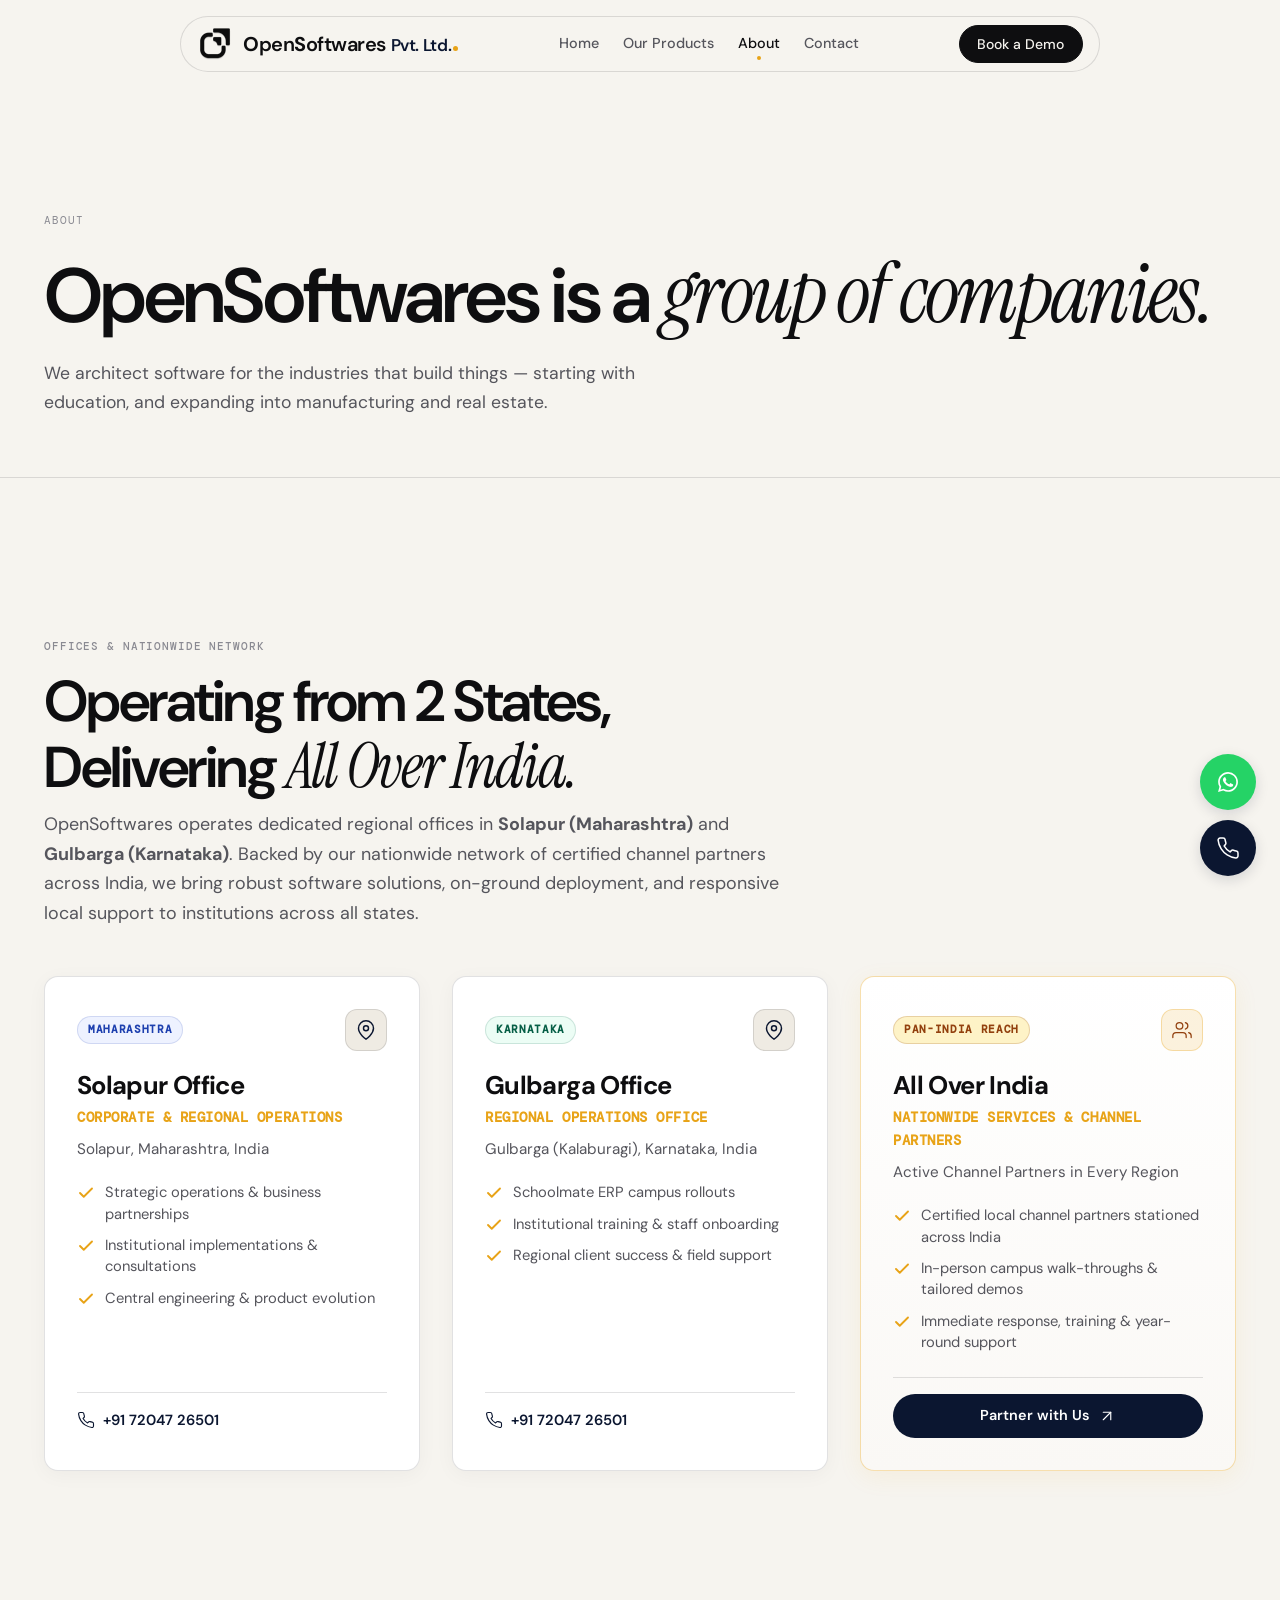
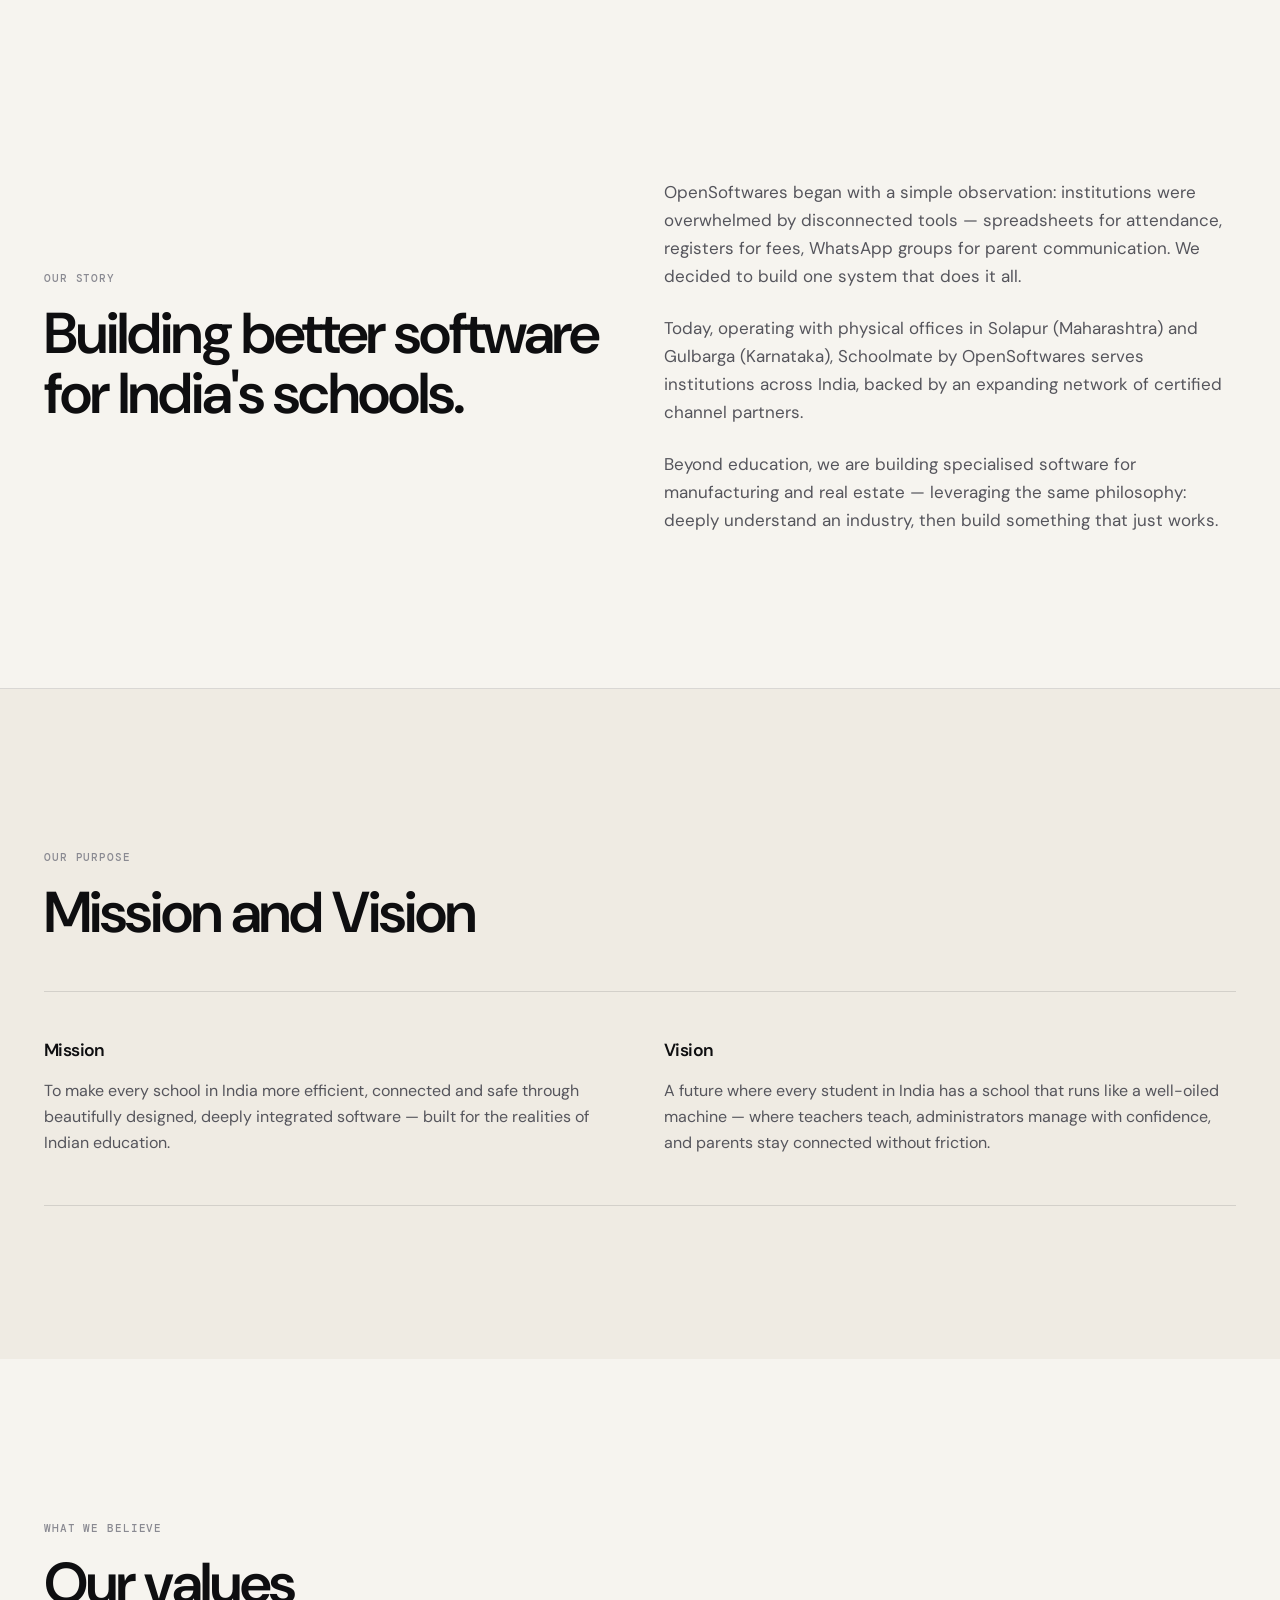
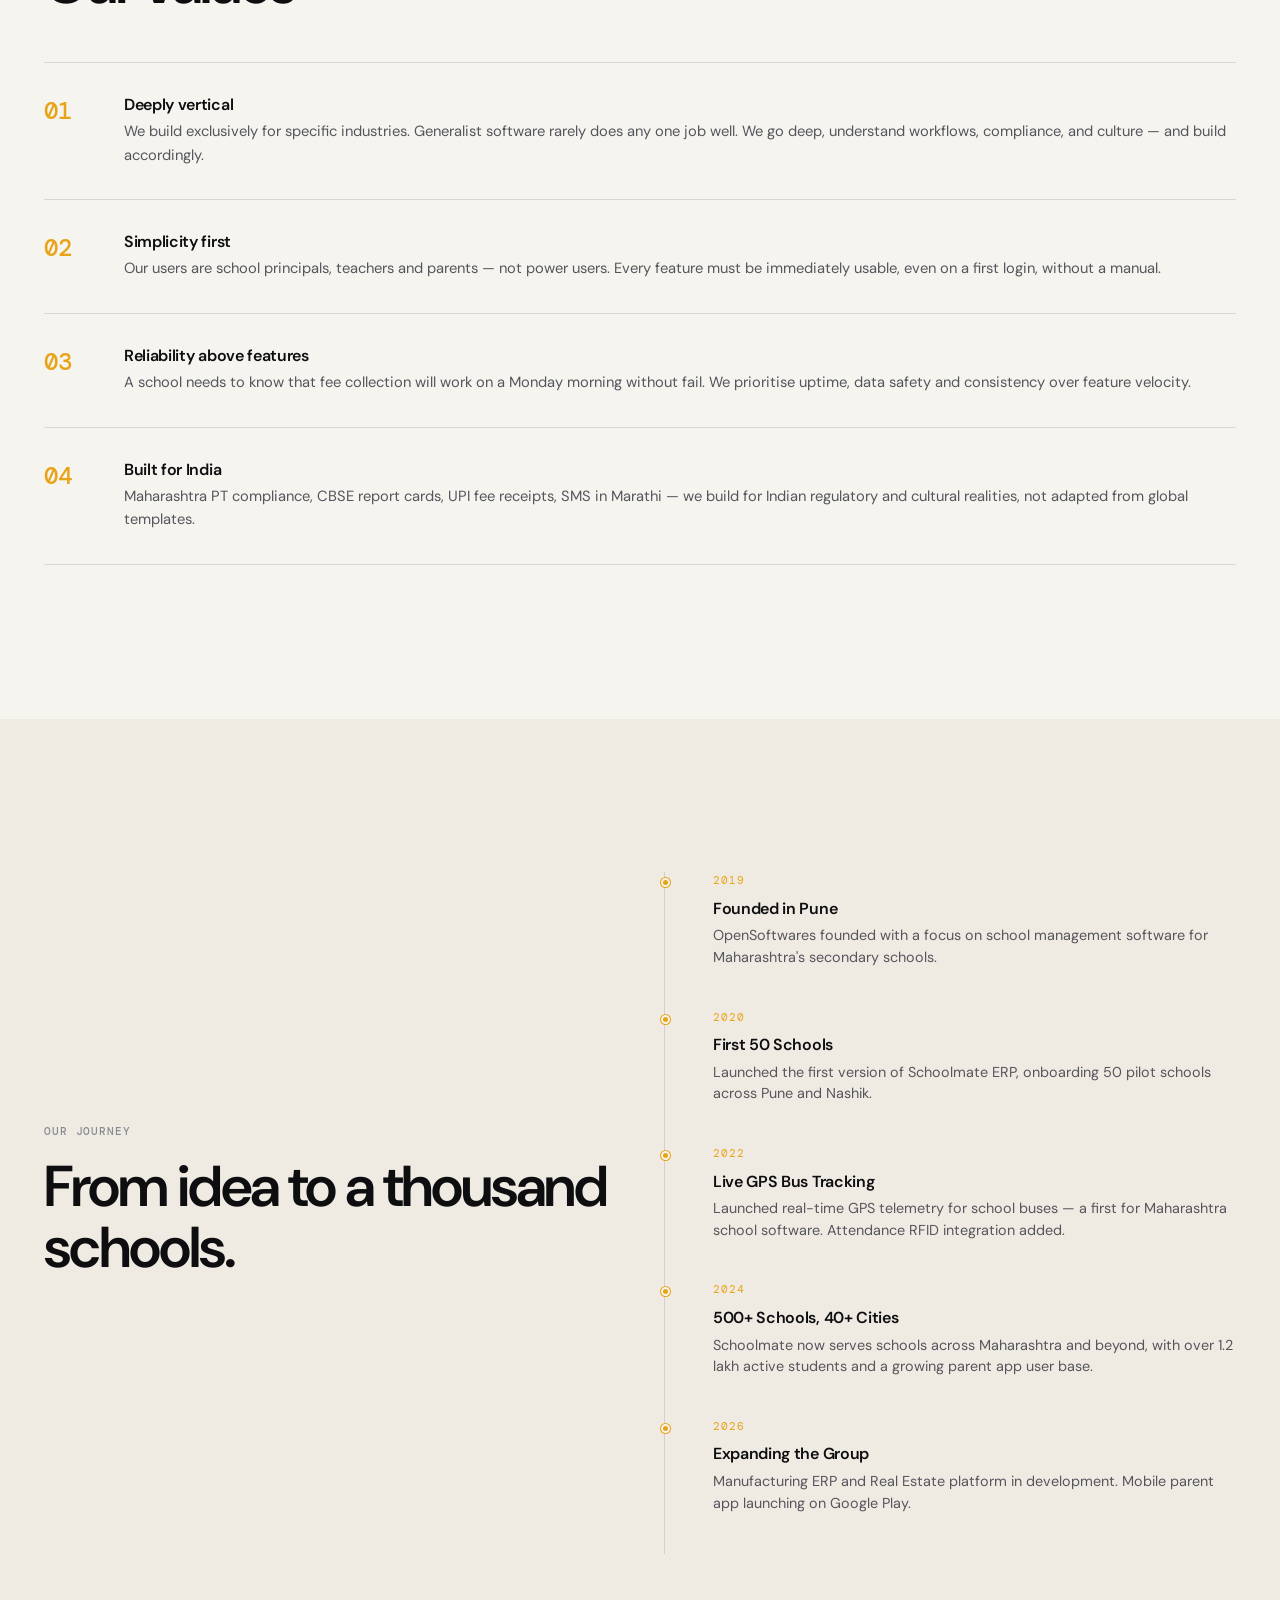
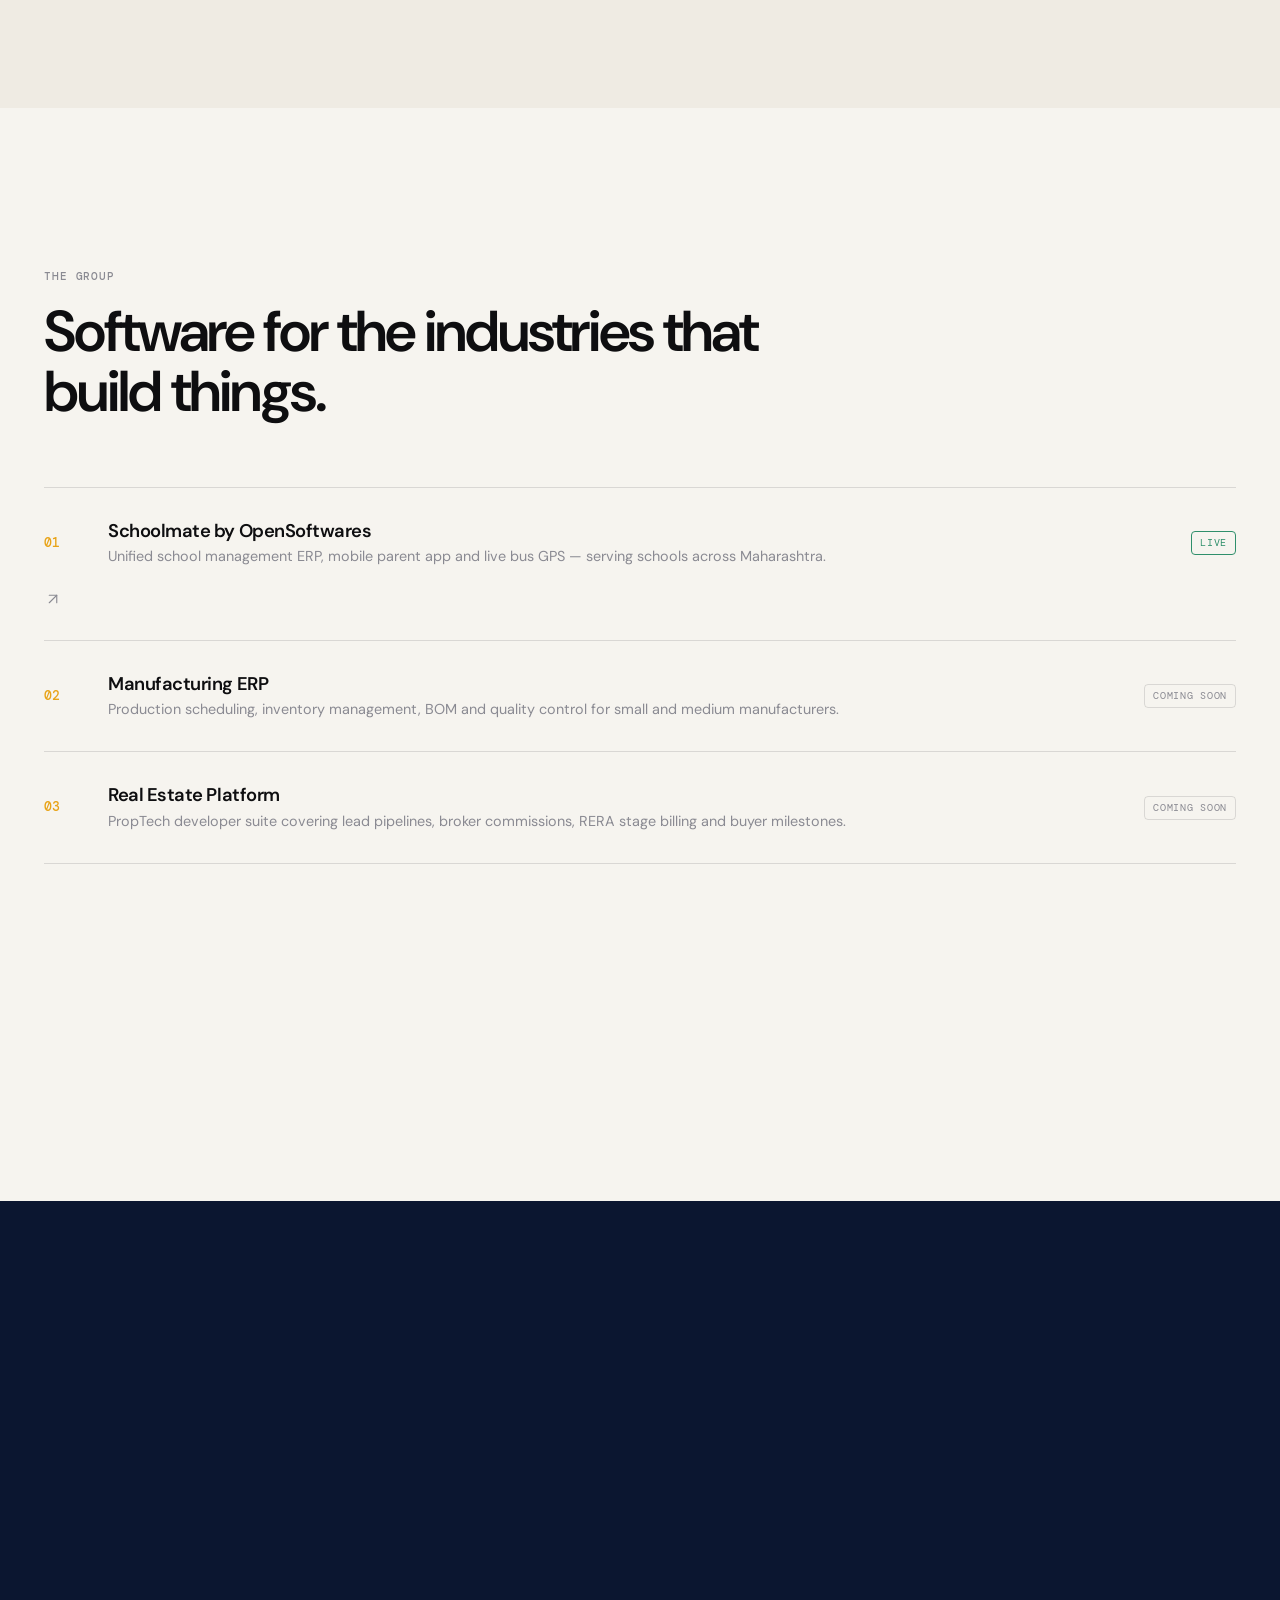
==== commit d000ae0a: "Add animated stats counter strip after Who We Are statement, update stats to 1000+ schools scale, an" ====
--- a/about.html
+++ b/about.html
@@ -478,7 +478,7 @@
     <!-- Group of Companies -->
     <section class="section" id="group" aria-labelledby="groupTitle">
       <div class="container">
-        <span class="section-label">03 / The Group</span>
+        <span class="section-label">The Group</span>
         <h2 id="groupTitle" class="reveal" style="max-width:18ch;margin-bottom:var(--s7);">
           Software for the industries that build things.
         </h2>
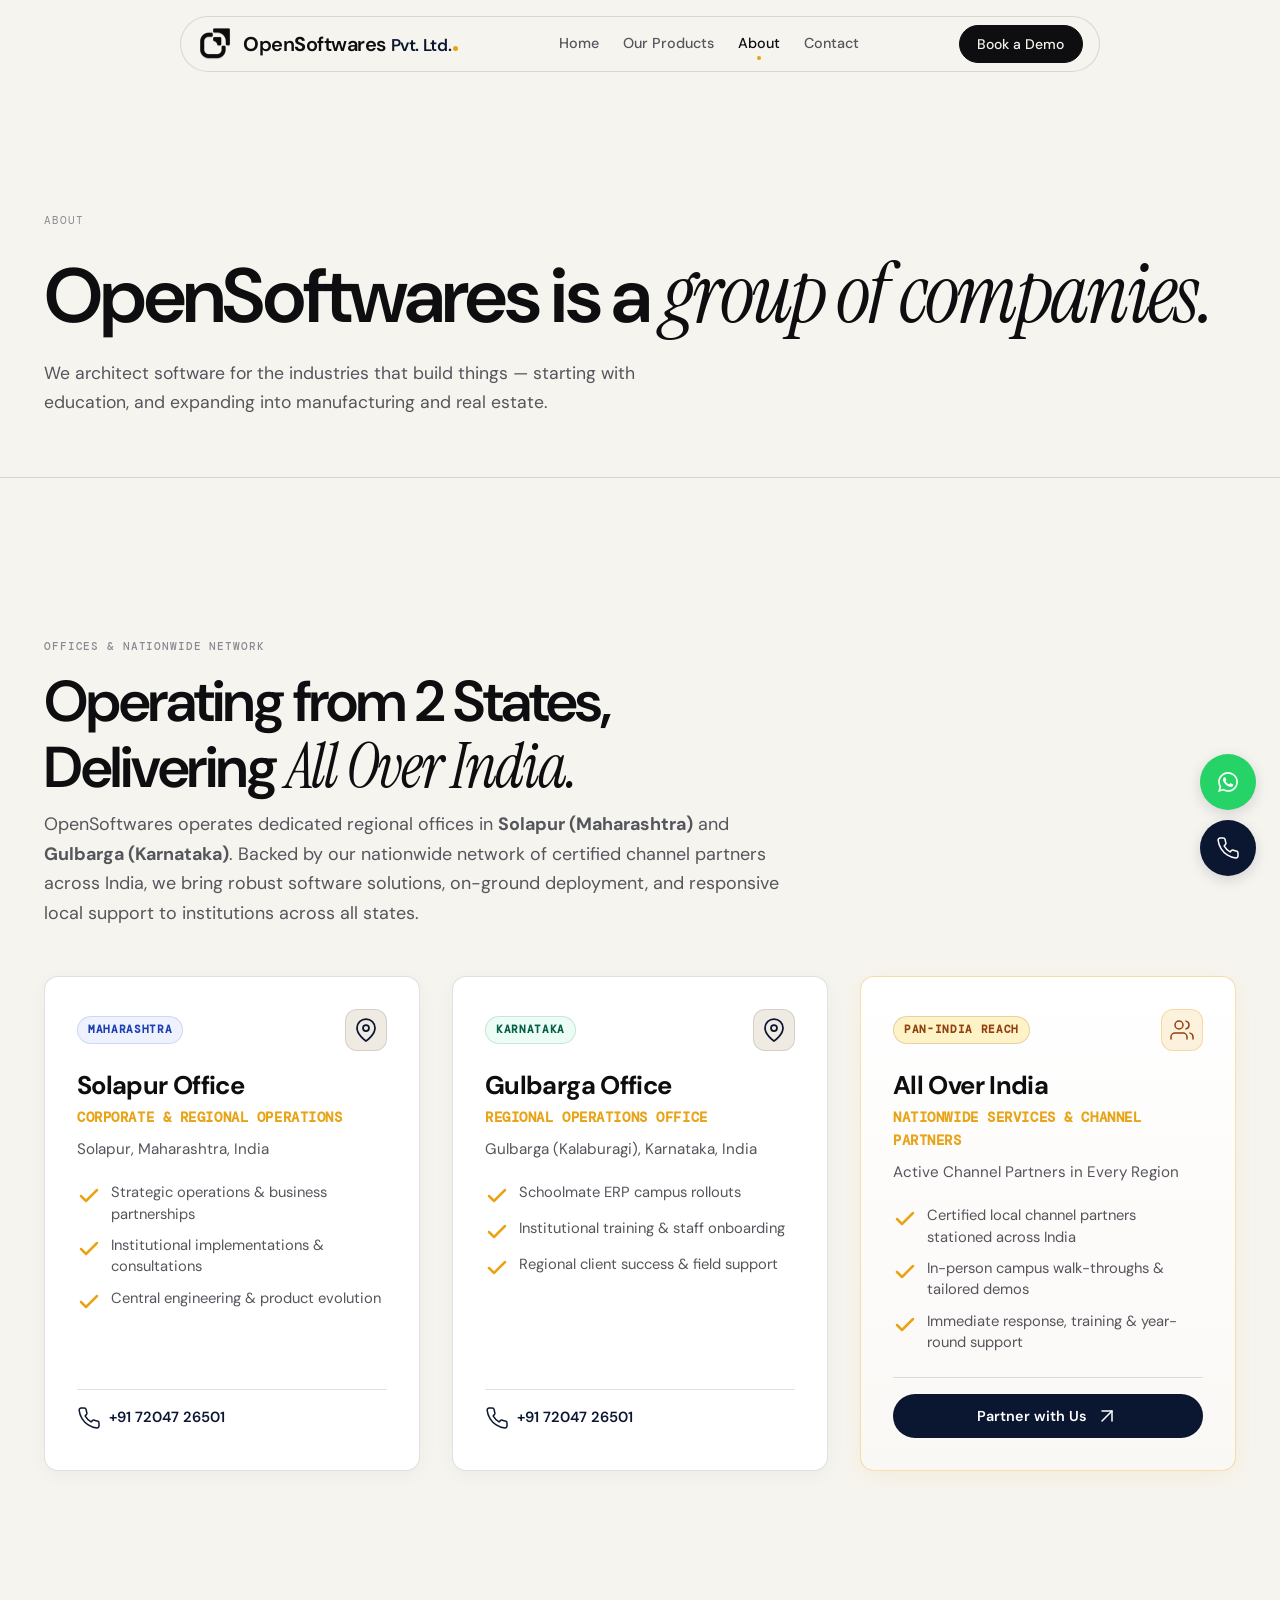
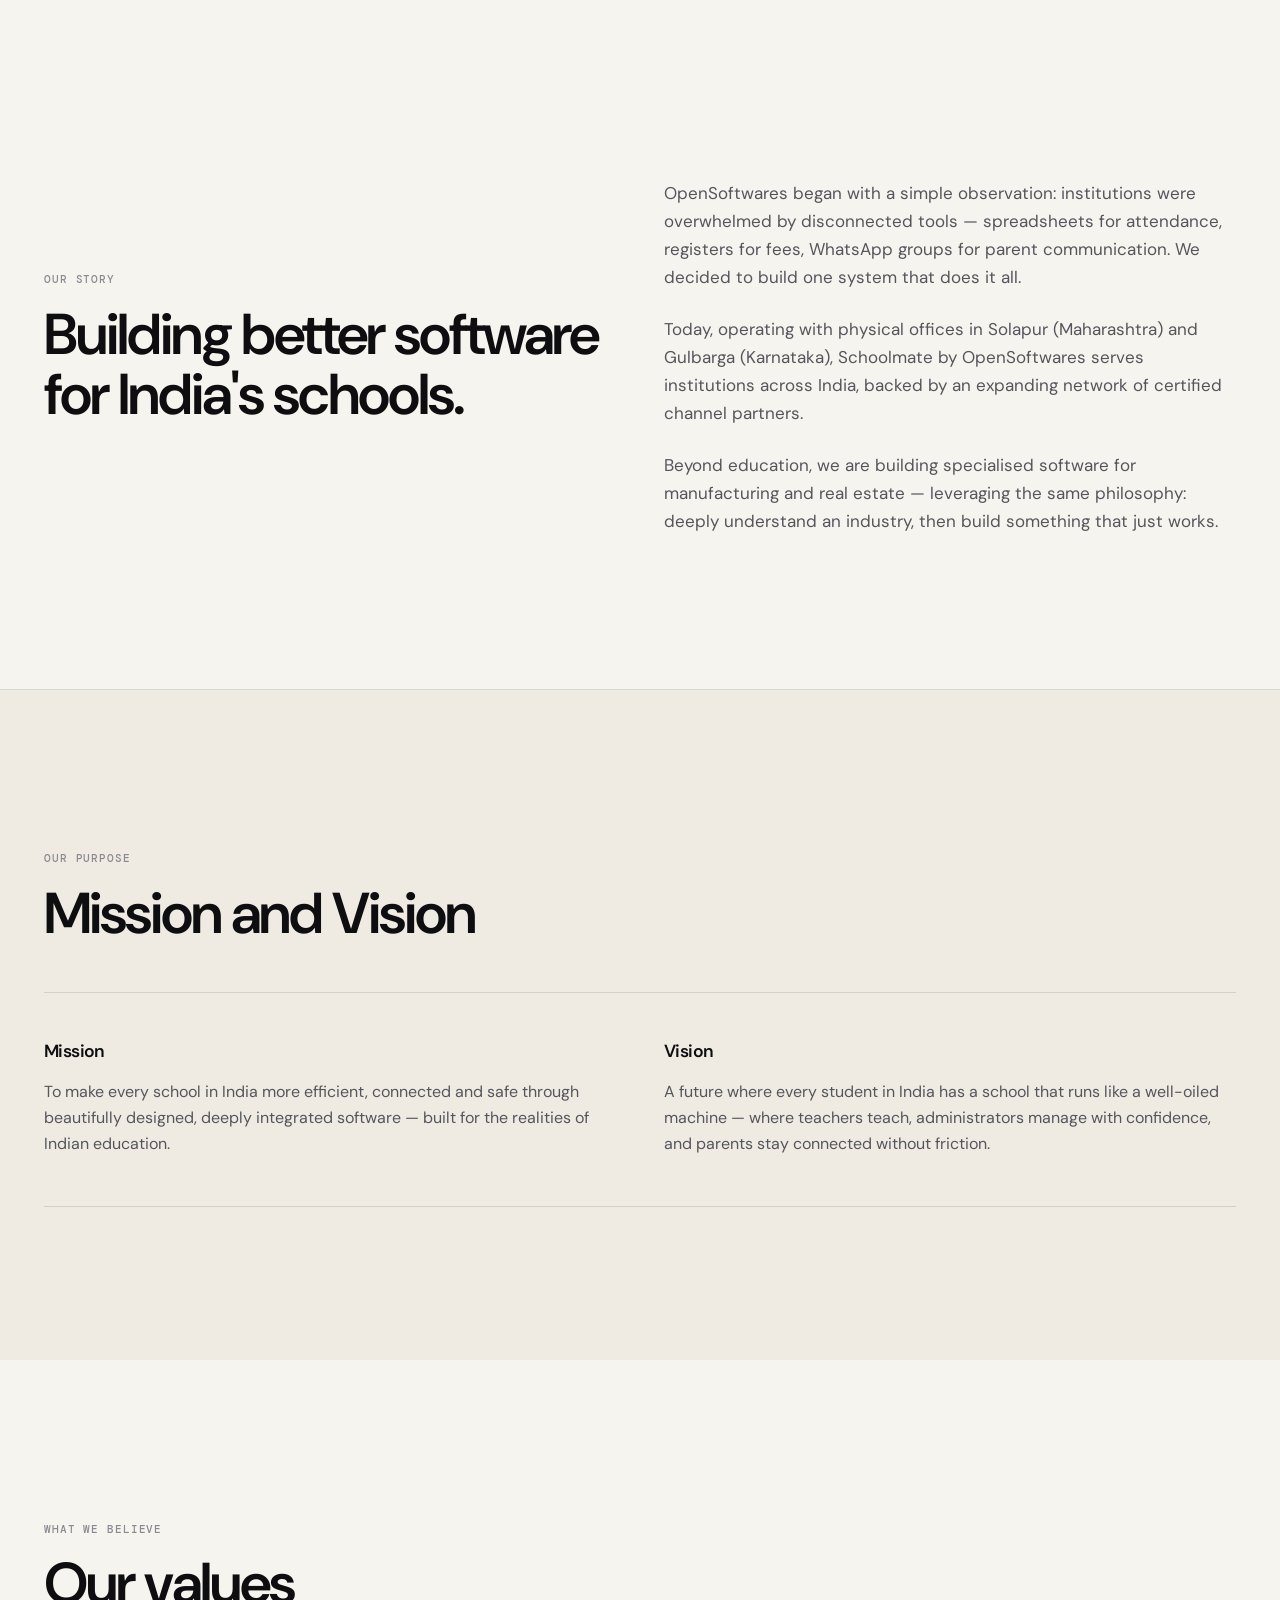
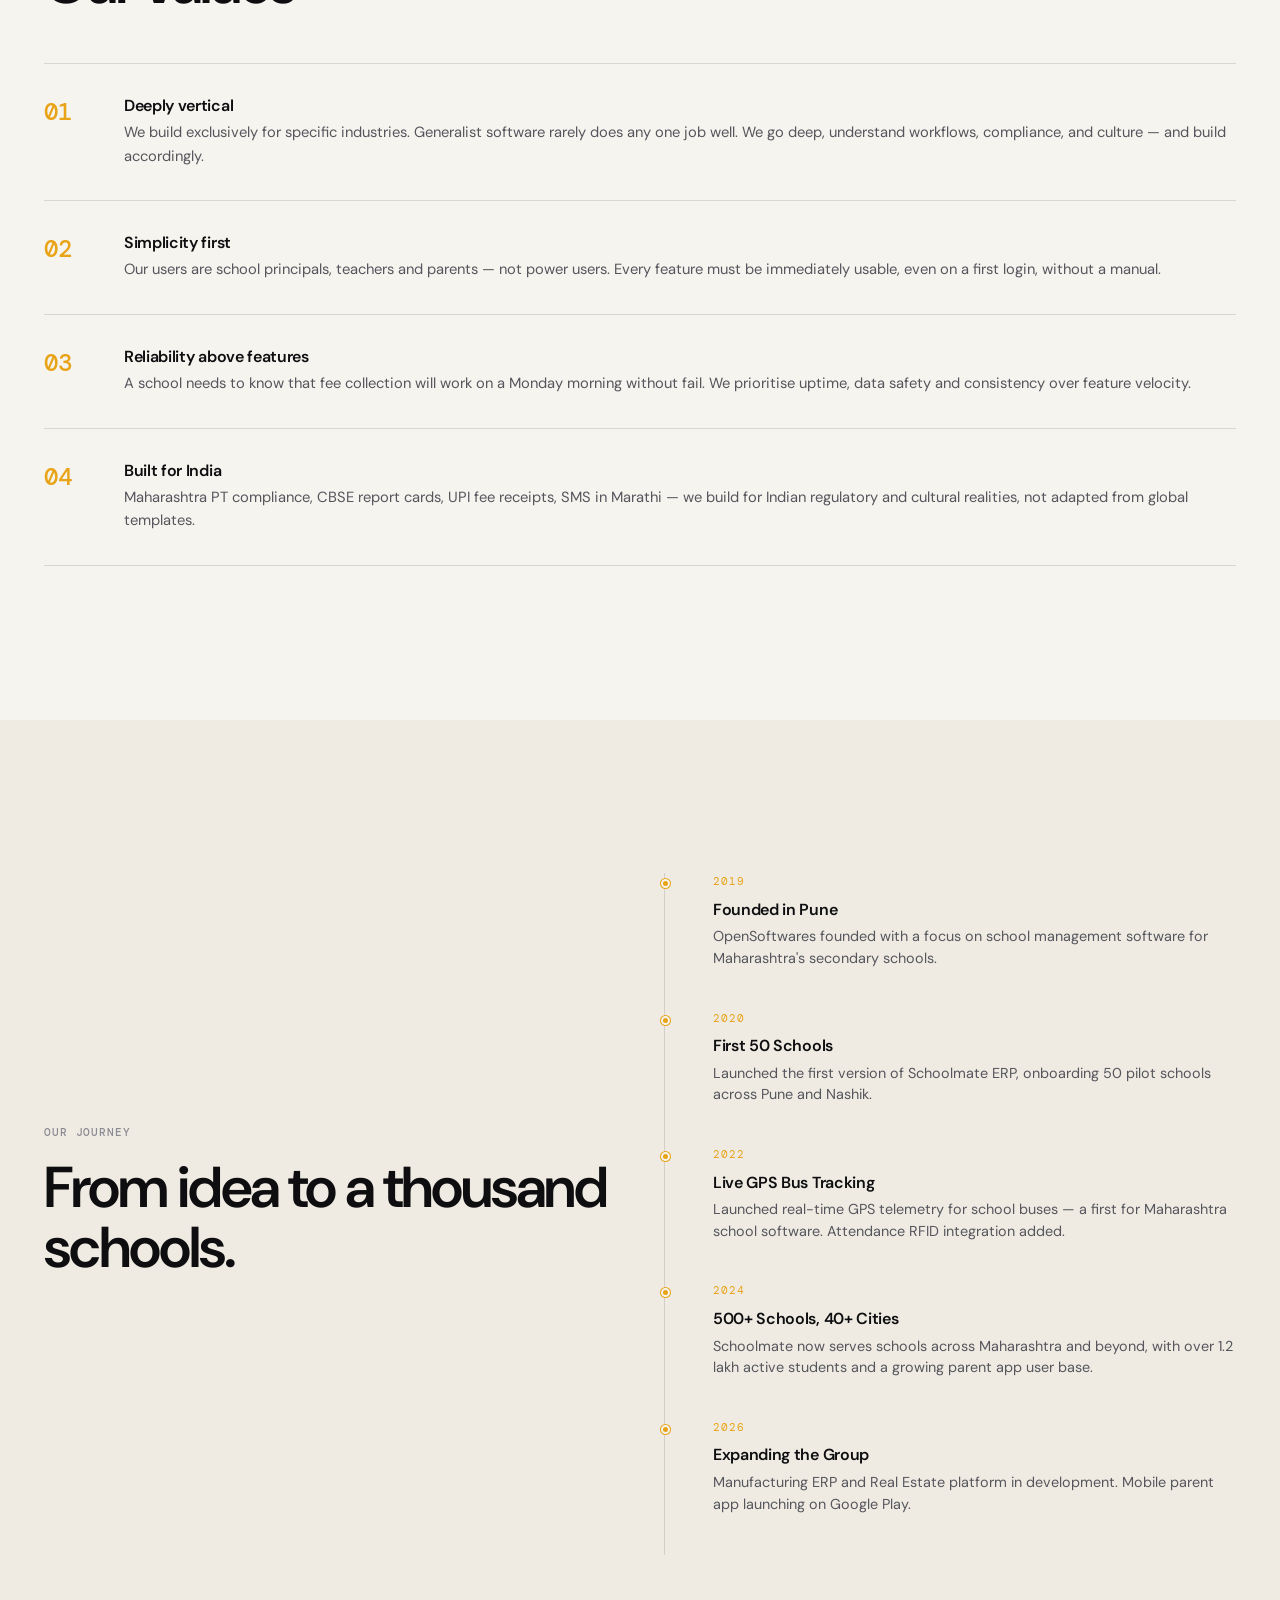
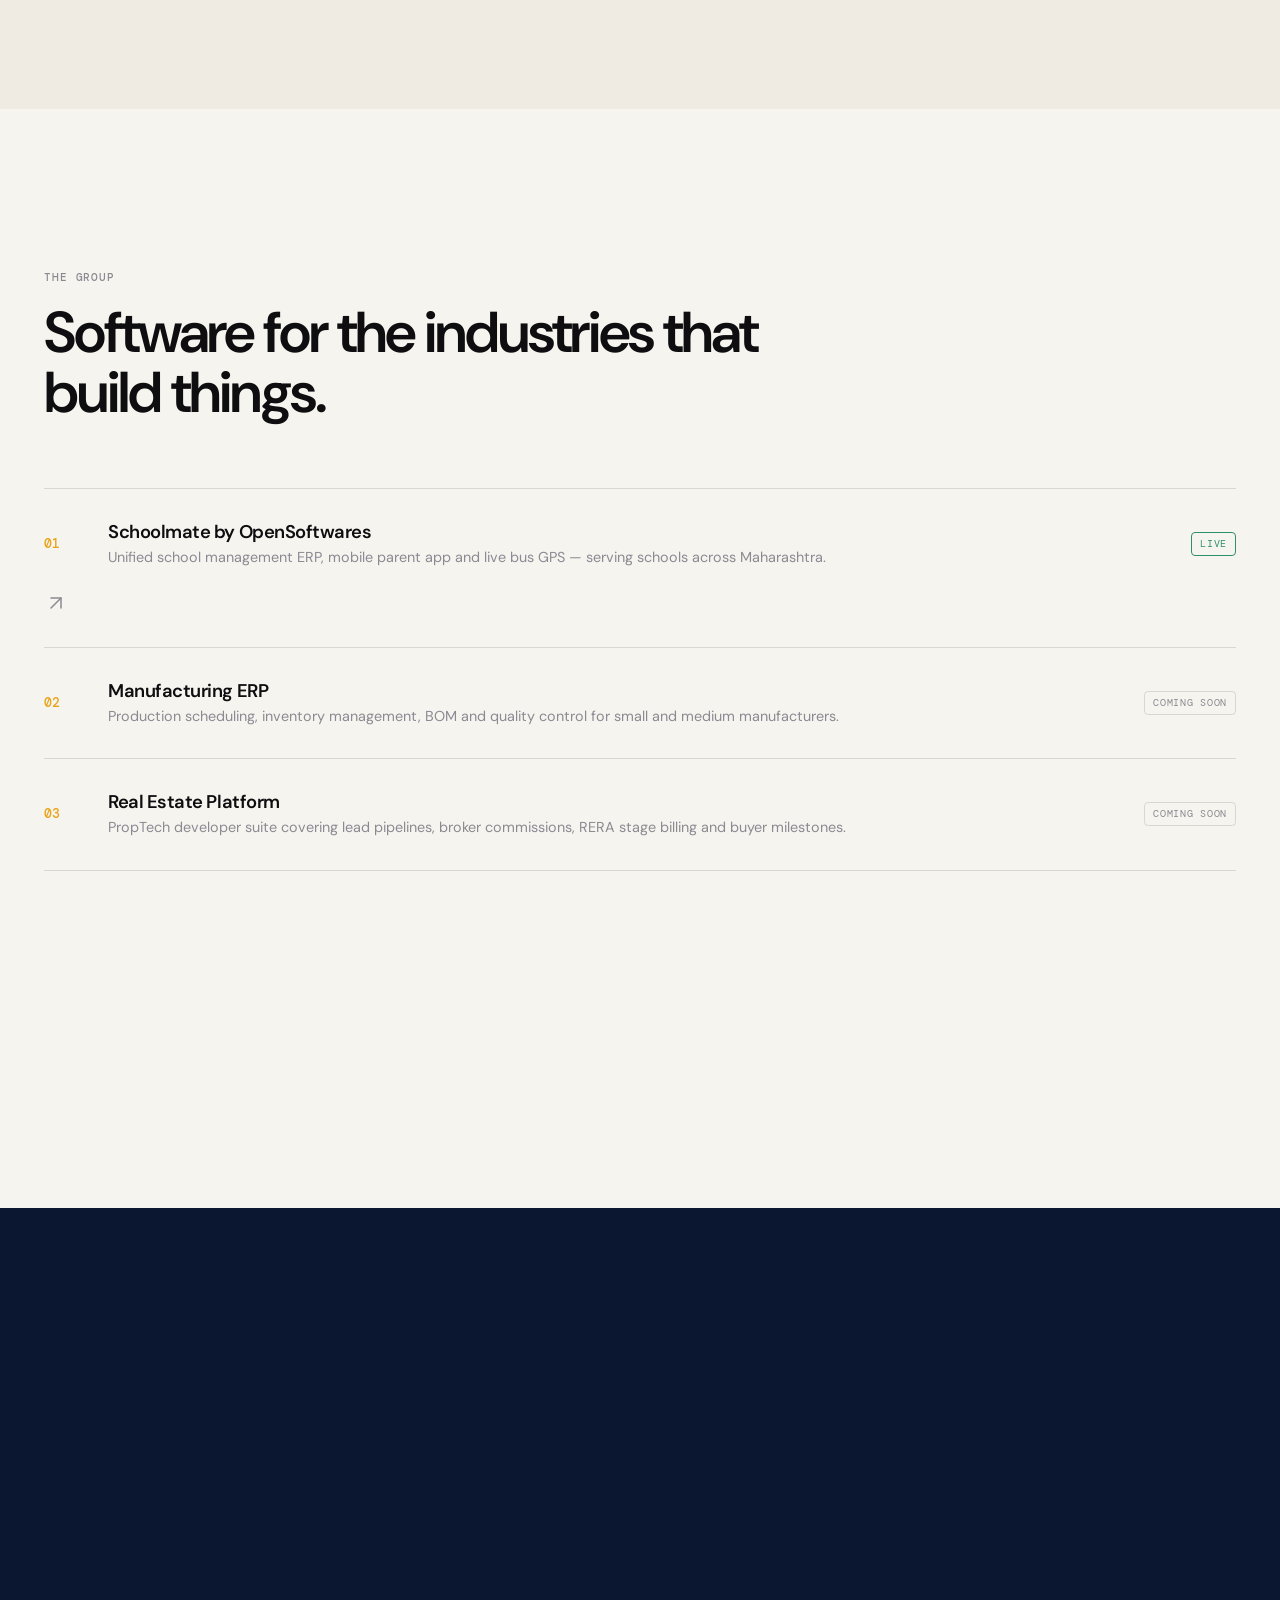
==== commit 6e281262: "fix: constrain mobile SVG icons, remove all biometric mentions from ERP, bump stylesheet cache to v5" ====
--- a/about.html
+++ b/about.html
@@ -51,7 +51,7 @@
   </style>
 
   <!-- CSS (Cache-busted) -->
-  <link rel="stylesheet" href="/css/style.css?v=3.7">
+  <link rel="stylesheet" href="/css/style.css?v=5.0">
   <link rel="stylesheet" href="/css/pages.css?v=3.0">
 
   <!-- Schema.org AboutPage JSON-LD -->
--- a/css/style.css
+++ b/css/style.css
@@ -2345,3 +2345,235 @@
 
 
 
+
+
+/* =========================================================
+   BULLETPROOF GLOBAL SVG BOUNDING & MOBILE ICON GUARD (V5.0)
+========================================================= */
+.sm-point-icon {
+  width: 34px !important;
+  height: 34px !important;
+  min-width: 34px !important;
+  min-height: 34px !important;
+  max-width: 34px !important;
+  max-height: 34px !important;
+  border-radius: 8px !important;
+  background: #0A2A5E !important;
+  color: #E8A317 !important;
+  display: flex !important;
+  align-items: center !important;
+  justify-content: center !important;
+  flex-shrink: 0 !important;
+  overflow: hidden !important;
+}
+.sm-point-icon svg,
+.sm-point-icon .icon,
+.sm-point-icon .icon-sm {
+  width: 18px !important;
+  height: 18px !important;
+  min-width: 18px !important;
+  max-width: 18px !important;
+  min-height: 18px !important;
+  max-height: 18px !important;
+  display: block !important;
+  flex-shrink: 0 !important;
+}
+.sm-pill svg {
+  width: 12px !important;
+  height: 12px !important;
+  min-width: 12px !important;
+  max-width: 12px !important;
+  display: inline-block !important;
+  flex-shrink: 0 !important;
+}
+.sm-feed-badge svg {
+  width: 14px !important;
+  height: 14px !important;
+  min-width: 14px !important;
+  max-width: 14px !important;
+  display: inline-block !important;
+  flex-shrink: 0 !important;
+}
+
+
+/* Video Card & Play Button Styles */
+.video-card {
+  display: flex;
+  align-items: center;
+  gap: 12px;
+  padding: 10px;
+  background: #FFFFFF;
+  border: 1px solid rgba(10, 42, 94, 0.08);
+  border-radius: 10px;
+  margin-bottom: 10px;
+}
+.video-thumb {
+  width: 72px;
+  height: 48px;
+  border-radius: 6px;
+  position: relative;
+  display: flex;
+  align-items: center;
+  justify-content: center;
+  flex-shrink: 0;
+  overflow: hidden;
+}
+.video-thumb-pattern {
+  position: absolute;
+  inset: 0;
+  opacity: 0.15;
+  background-image: radial-gradient(#fff 1px, transparent 1px);
+  background-size: 6px 6px;
+}
+.video-play-btn {
+  width: 28px !important;
+  height: 28px !important;
+  min-width: 28px !important;
+  max-width: 28px !important;
+  border-radius: 50% !important;
+  background: rgba(255, 255, 255, 0.95) !important;
+  display: flex !important;
+  align-items: center !important;
+  justify-content: center !important;
+  position: relative !important;
+  z-index: 1 !important;
+  overflow: hidden !important;
+  flex-shrink: 0 !important;
+}
+.video-play-btn svg {
+  width: 14px !important;
+  height: 14px !important;
+  min-width: 14px !important;
+  max-width: 14px !important;
+  fill: #0A2A5E !important;
+  color: #0A2A5E !important;
+  display: block !important;
+  flex-shrink: 0 !important;
+}
+.video-info {
+  flex: 1;
+  min-width: 0;
+}
+.video-subject {
+  font-size: 0.72rem;
+}
+.video-name {
+  font-size: 0.82rem;
+  font-weight: 600;
+  color: #0F172A;
+  white-space: nowrap;
+  overflow: hidden;
+  text-overflow: ellipsis;
+}
+.video-meta {
+  display: flex;
+  align-items: center;
+  gap: 8px;
+  font-size: 0.72rem;
+  color: #64748B;
+  margin-top: 2px;
+}
+.video-progress-bar {
+  width: 100%;
+  height: 3px;
+  background: #E2E8F0;
+  border-radius: 2px;
+  overflow: hidden;
+}
+.video-progress-fill {
+  height: 100%;
+}
+
+
+/* =========================================================
+   COMPREHENSIVE SVG SAFETY & CONTAINMENT GUARDS (V5.0)
+========================================================= */
+svg.icon,
+svg.svg-icon,
+svg.icon-sm,
+svg.icon-md,
+svg.icon-lg,
+.icon,
+.svg-icon {
+  flex-shrink: 0 !important;
+}
+svg.icon-sm,
+.icon-sm {
+  width: 18px !important;
+  height: 18px !important;
+  min-width: 18px !important;
+  max-width: 18px !important;
+  min-height: 18px !important;
+  max-height: 18px !important;
+}
+svg.icon,
+.icon,
+svg.icon-md,
+.icon-md {
+  width: 24px !important;
+  height: 24px !important;
+  max-width: 24px !important;
+  max-height: 24px !important;
+}
+svg.icon-lg,
+.icon-lg {
+  width: 28px !important;
+  height: 28px !important;
+  max-width: 28px !important;
+  max-height: 28px !important;
+}
+.section-badge svg,
+.section-badge .icon,
+.section-badge .svg-icon {
+  width: 14px !important;
+  height: 14px !important;
+  min-width: 14px !important;
+  max-width: 14px !important;
+  display: inline-block !important;
+  flex-shrink: 0 !important;
+}
+.qa-btn-icon {
+  width: 34px !important;
+  height: 34px !important;
+  min-width: 34px !important;
+  max-width: 34px !important;
+  border-radius: 8px !important;
+  display: flex !important;
+  align-items: center !important;
+  justify-content: center !important;
+  overflow: hidden !important;
+  flex-shrink: 0 !important;
+}
+.qa-btn-icon svg {
+  width: 16px !important;
+  height: 16px !important;
+  min-width: 16px !important;
+  max-width: 16px !important;
+  max-height: 16px !important;
+  display: block !important;
+  flex-shrink: 0 !important;
+}
+.erp-module-btn svg {
+  width: 15px !important;
+  height: 15px !important;
+  min-width: 15px !important;
+  max-width: 15px !important;
+  display: inline-block !important;
+  flex-shrink: 0 !important;
+}
+.sm-strip-icon {
+  width: 18px !important;
+  height: 18px !important;
+  min-width: 18px !important;
+  max-width: 18px !important;
+  display: inline-block !important;
+  flex-shrink: 0 !important;
+}
+.compact-bar-icon {
+  width: 18px !important;
+  height: 18px !important;
+  min-width: 18px !important;
+  max-width: 18px !important;
+  display: inline-block !important;
+  flex-shrink: 0 !important;
+}
